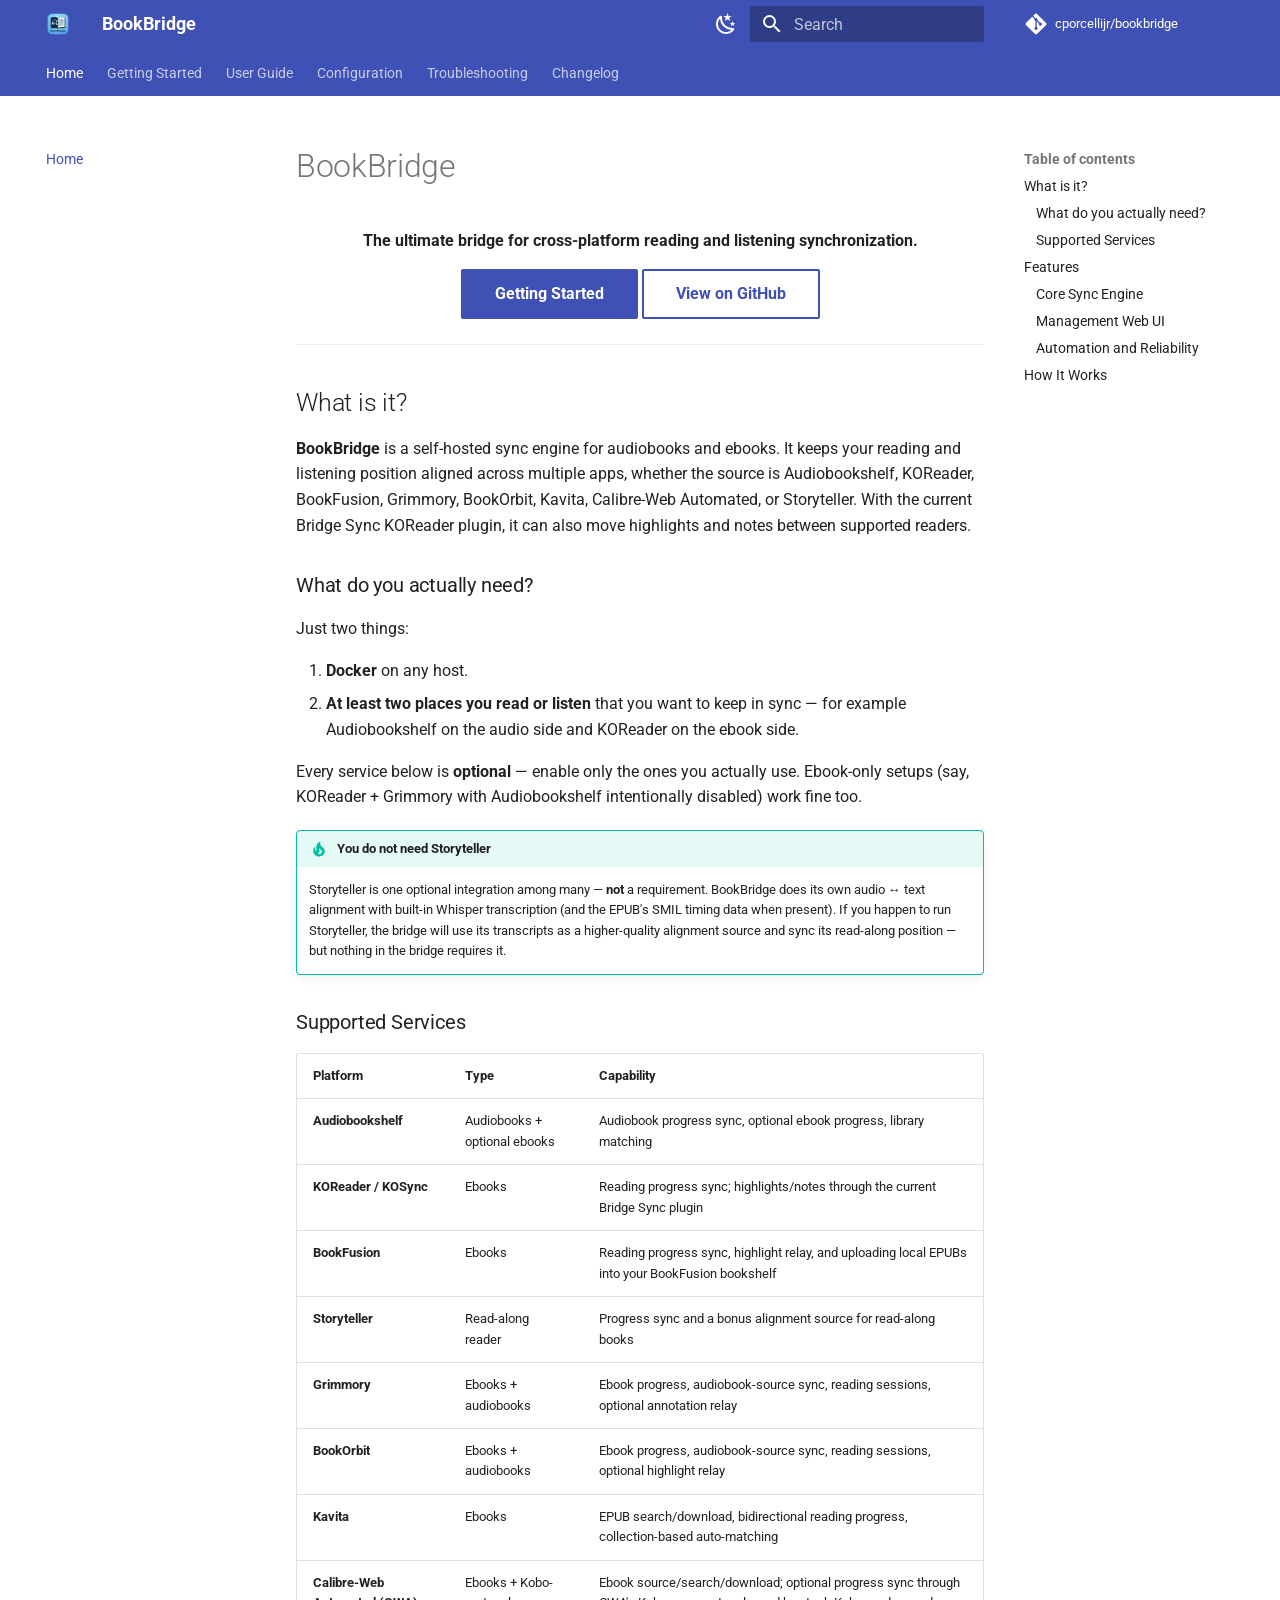
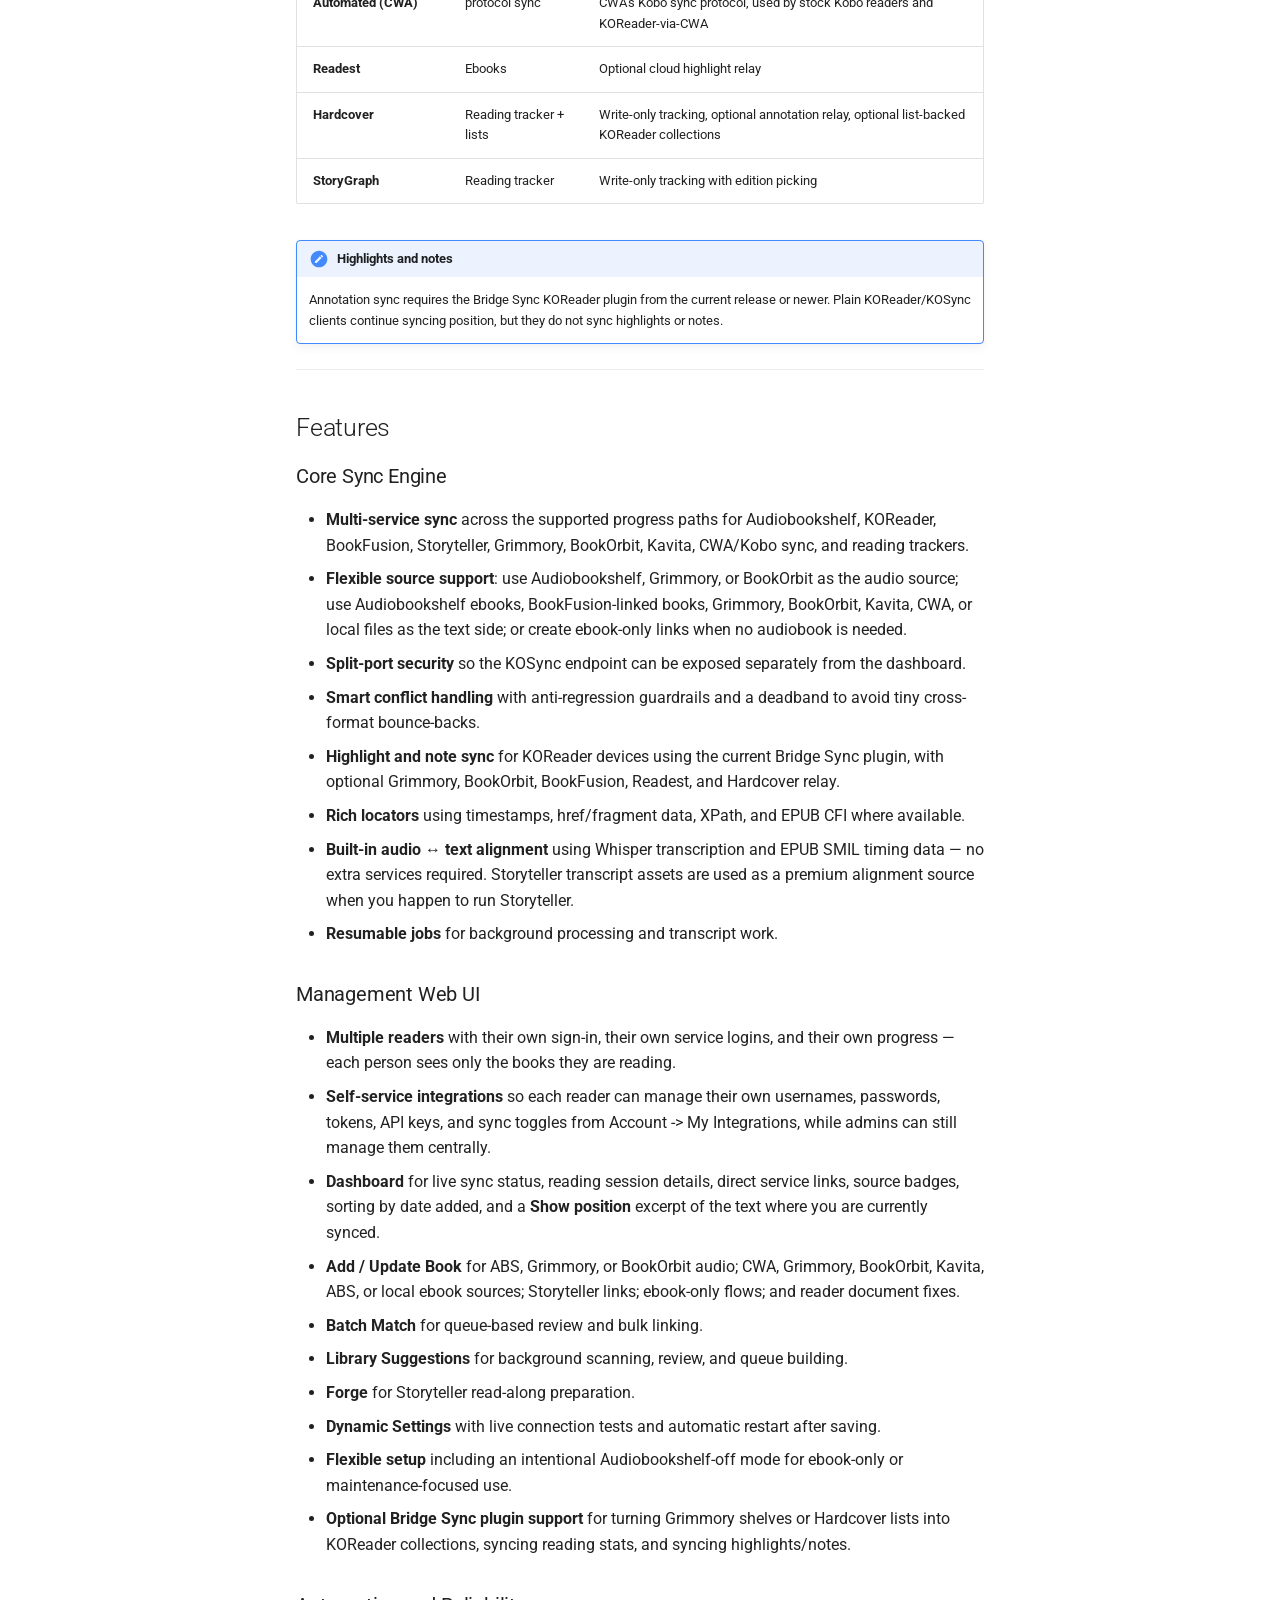
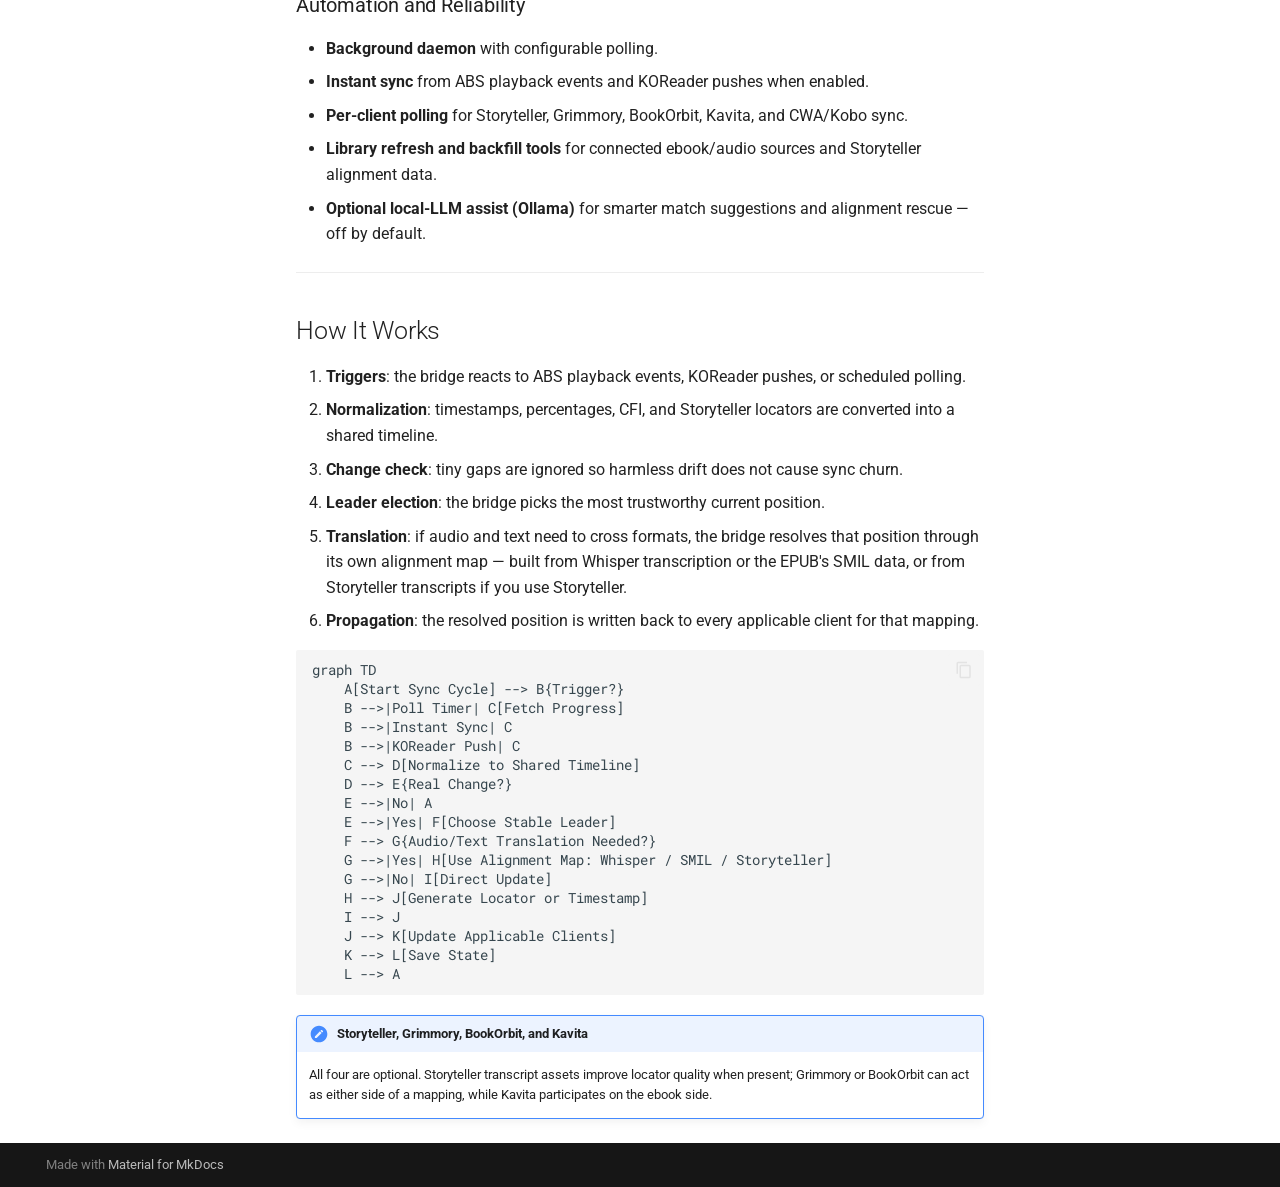
==== index.html @ 9c7c220f "Deployed 76f349c with MkDocs version: 1.6.1" ====
<!doctype html>
<html lang="en" class="no-js">
  <head>
    
      <meta charset="utf-8">
      <meta name="viewport" content="width=device-width,initial-scale=1">
      
        <meta name="description" content="The ultimate bridge for cross-platform reading and listening synchronization.">
      
      
        <meta name="author" content="cporcellijr">
      
      
        <link rel="canonical" href="https://cporcellijr.github.io/bookbridge/">
      
      
      
        <link rel="next" href="getting-started/">
      
      
        
      
      
      <link rel="icon" href="assets/icon.png">
      <meta name="generator" content="mkdocs-1.6.1, mkdocs-material-9.7.7">
    
    
      
        <title>BookBridge</title>
      
    
    
      <link rel="stylesheet" href="assets/stylesheets/main.ec1eaa64.min.css">
      
        
        <link rel="stylesheet" href="assets/stylesheets/palette.ab4e12ef.min.css">
      
      


    
    
      
    
    
      
        
        
        <link rel="preconnect" href="https://fonts.gstatic.com" crossorigin>
        <link rel="stylesheet" href="https://fonts.googleapis.com/css?family=Roboto:300,300i,400,400i,700,700i%7CRoboto+Mono:400,400i,700,700i&display=fallback">
        <style>:root{--md-text-font:"Roboto";--md-code-font:"Roboto Mono"}</style>
      
    
    
    <script>__md_scope=new URL(".",location),__md_hash=e=>[...e].reduce(((e,_)=>(e<<5)-e+_.charCodeAt(0)),0),__md_get=(e,_=localStorage,t=__md_scope)=>JSON.parse(_.getItem(t.pathname+"."+e)),__md_set=(e,_,t=localStorage,a=__md_scope)=>{try{t.setItem(a.pathname+"."+e,JSON.stringify(_))}catch(e){}}</script>
    
      

    
    
  </head>
  
  
    
    
      
    
    
    
    
    <body dir="ltr" data-md-color-scheme="default" data-md-color-primary="indigo" data-md-color-accent="indigo">
  
    
    <input class="md-toggle" data-md-toggle="drawer" type="checkbox" id="__drawer" autocomplete="off">
    <input class="md-toggle" data-md-toggle="search" type="checkbox" id="__search" autocomplete="off">
    <label class="md-overlay" for="__drawer"></label>
    <div data-md-component="skip">
      
        
        <a href="#bookbridge" class="md-skip">
          Skip to content
        </a>
      
    </div>
    <div data-md-component="announce">
      
    </div>
    
    
      

<header class="md-header" data-md-component="header">
  <nav class="md-header__inner md-grid" aria-label="Header">
    <a href="." title="BookBridge" class="md-header__button md-logo" aria-label="BookBridge" data-md-component="logo">
      
  <img src="assets/icon.png" alt="logo">

    </a>
    <label class="md-header__button md-icon" for="__drawer">
      
      <svg xmlns="http://www.w3.org/2000/svg" viewBox="0 0 24 24"><path d="M3 6h18v2H3zm0 5h18v2H3zm0 5h18v2H3z"/></svg>
    </label>
    <div class="md-header__title" data-md-component="header-title">
      <div class="md-header__ellipsis">
        <div class="md-header__topic">
          <span class="md-ellipsis">
            BookBridge
          </span>
        </div>
        <div class="md-header__topic" data-md-component="header-topic">
          <span class="md-ellipsis">
            
              Home
            
          </span>
        </div>
      </div>
    </div>
    
      
        <form class="md-header__option" data-md-component="palette">
  
    
    
    
    <input class="md-option" data-md-color-media="(prefers-color-scheme: light)" data-md-color-scheme="default" data-md-color-primary="indigo" data-md-color-accent="indigo"  aria-label="Switch to dark mode"  type="radio" name="__palette" id="__palette_0">
    
      <label class="md-header__button md-icon" title="Switch to dark mode" for="__palette_1" hidden>
        <svg xmlns="http://www.w3.org/2000/svg" viewBox="0 0 24 24"><path d="m17.75 4.09-2.53 1.94.91 3.06-2.63-1.81-2.63 1.81.91-3.06-2.53-1.94L12.44 4l1.06-3 1.06 3zm3.5 6.91-1.64 1.25.59 1.98-1.7-1.17-1.7 1.17.59-1.98L15.75 11l2.06-.05L18.5 9l.69 1.95zm-2.28 4.95c.83-.08 1.72 1.1 1.19 1.85-.32.45-.66.87-1.08 1.27C15.17 23 8.84 23 4.94 19.07c-3.91-3.9-3.91-10.24 0-14.14.4-.4.82-.76 1.27-1.08.75-.53 1.93.36 1.85 1.19-.27 2.86.69 5.83 2.89 8.02a9.96 9.96 0 0 0 8.02 2.89m-1.64 2.02a12.08 12.08 0 0 1-7.8-3.47c-2.17-2.19-3.33-5-3.49-7.82-2.81 3.14-2.7 7.96.31 10.98 3.02 3.01 7.84 3.12 10.98.31"/></svg>
      </label>
    
  
    
    
    
    <input class="md-option" data-md-color-media="(prefers-color-scheme: dark)" data-md-color-scheme="slate" data-md-color-primary="indigo" data-md-color-accent="indigo"  aria-label="Switch to light mode"  type="radio" name="__palette" id="__palette_1">
    
      <label class="md-header__button md-icon" title="Switch to light mode" for="__palette_0" hidden>
        <svg xmlns="http://www.w3.org/2000/svg" viewBox="0 0 24 24"><path d="M12 7a5 5 0 0 1 5 5 5 5 0 0 1-5 5 5 5 0 0 1-5-5 5 5 0 0 1 5-5m0 2a3 3 0 0 0-3 3 3 3 0 0 0 3 3 3 3 0 0 0 3-3 3 3 0 0 0-3-3m0-7 2.39 3.42C13.65 5.15 12.84 5 12 5s-1.65.15-2.39.42zM3.34 7l4.16-.35A7.2 7.2 0 0 0 5.94 8.5c-.44.74-.69 1.5-.83 2.29zm.02 10 1.76-3.77a7.131 7.131 0 0 0 2.38 4.14zM20.65 7l-1.77 3.79a7.02 7.02 0 0 0-2.38-4.15zm-.01 10-4.14.36c.59-.51 1.12-1.14 1.54-1.86.42-.73.69-1.5.83-2.29zM12 22l-2.41-3.44c.74.27 1.55.44 2.41.44.82 0 1.63-.17 2.37-.44z"/></svg>
      </label>
    
  
</form>
      
    
    
      <script>var palette=__md_get("__palette");if(palette&&palette.color){if("(prefers-color-scheme)"===palette.color.media){var media=matchMedia("(prefers-color-scheme: light)"),input=document.querySelector(media.matches?"[data-md-color-media='(prefers-color-scheme: light)']":"[data-md-color-media='(prefers-color-scheme: dark)']");palette.color.media=input.getAttribute("data-md-color-media"),palette.color.scheme=input.getAttribute("data-md-color-scheme"),palette.color.primary=input.getAttribute("data-md-color-primary"),palette.color.accent=input.getAttribute("data-md-color-accent")}for(var[key,value]of Object.entries(palette.color))document.body.setAttribute("data-md-color-"+key,value)}</script>
    
    
    
      
      
        <label class="md-header__button md-icon" for="__search">
          
          <svg xmlns="http://www.w3.org/2000/svg" viewBox="0 0 24 24"><path d="M9.5 3A6.5 6.5 0 0 1 16 9.5c0 1.61-.59 3.09-1.56 4.23l.27.27h.79l5 5-1.5 1.5-5-5v-.79l-.27-.27A6.52 6.52 0 0 1 9.5 16 6.5 6.5 0 0 1 3 9.5 6.5 6.5 0 0 1 9.5 3m0 2C7 5 5 7 5 9.5S7 14 9.5 14 14 12 14 9.5 12 5 9.5 5"/></svg>
        </label>
        <div class="md-search" data-md-component="search" role="dialog">
  <label class="md-search__overlay" for="__search"></label>
  <div class="md-search__inner" role="search">
    <form class="md-search__form" name="search">
      <input type="text" class="md-search__input" name="query" aria-label="Search" placeholder="Search" autocapitalize="off" autocorrect="off" autocomplete="off" spellcheck="false" data-md-component="search-query" required>
      <label class="md-search__icon md-icon" for="__search">
        
        <svg xmlns="http://www.w3.org/2000/svg" viewBox="0 0 24 24"><path d="M9.5 3A6.5 6.5 0 0 1 16 9.5c0 1.61-.59 3.09-1.56 4.23l.27.27h.79l5 5-1.5 1.5-5-5v-.79l-.27-.27A6.52 6.52 0 0 1 9.5 16 6.5 6.5 0 0 1 3 9.5 6.5 6.5 0 0 1 9.5 3m0 2C7 5 5 7 5 9.5S7 14 9.5 14 14 12 14 9.5 12 5 9.5 5"/></svg>
        
        <svg xmlns="http://www.w3.org/2000/svg" viewBox="0 0 24 24"><path d="M20 11v2H8l5.5 5.5-1.42 1.42L4.16 12l7.92-7.92L13.5 5.5 8 11z"/></svg>
      </label>
      <nav class="md-search__options" aria-label="Search">
        
        <button type="reset" class="md-search__icon md-icon" title="Clear" aria-label="Clear" tabindex="-1">
          
          <svg xmlns="http://www.w3.org/2000/svg" viewBox="0 0 24 24"><path d="M19 6.41 17.59 5 12 10.59 6.41 5 5 6.41 10.59 12 5 17.59 6.41 19 12 13.41 17.59 19 19 17.59 13.41 12z"/></svg>
        </button>
      </nav>
      
        <div class="md-search__suggest" data-md-component="search-suggest"></div>
      
    </form>
    <div class="md-search__output">
      <div class="md-search__scrollwrap" tabindex="0" data-md-scrollfix>
        <div class="md-search-result" data-md-component="search-result">
          <div class="md-search-result__meta">
            Initializing search
          </div>
          <ol class="md-search-result__list" role="presentation"></ol>
        </div>
      </div>
    </div>
  </div>
</div>
      
    
    
      <div class="md-header__source">
        <a href="https://github.com/cporcellijr/bookbridge" title="Go to repository" class="md-source" data-md-component="source">
  <div class="md-source__icon md-icon">
    
    <svg xmlns="http://www.w3.org/2000/svg" viewBox="0 0 448 512"><!--! Font Awesome Free 7.1.0 by @fontawesome - https://fontawesome.com License - https://fontawesome.com/license/free (Icons: CC BY 4.0, Fonts: SIL OFL 1.1, Code: MIT License) Copyright 2025 Fonticons, Inc.--><path d="M439.6 236.1 244 40.5c-5.4-5.5-12.8-8.5-20.4-8.5s-15 3-20.4 8.4L162.5 81l51.5 51.5c27.1-9.1 52.7 16.8 43.4 43.7l49.7 49.7c34.2-11.8 61.2 31 35.5 56.7-26.5 26.5-70.2-2.9-56-37.3L240.3 199v121.9c25.3 12.5 22.3 41.8 9.1 55-6.4 6.4-15.2 10.1-24.3 10.1s-17.8-3.6-24.3-10.1c-17.6-17.6-11.1-46.9 11.2-56v-123c-20.8-8.5-24.6-30.7-18.6-45L142.6 101 8.5 235.1C3 240.6 0 247.9 0 255.5s3 15 8.5 20.4l195.6 195.7c5.4 5.4 12.7 8.4 20.4 8.4s15-3 20.4-8.4l194.7-194.7c5.4-5.4 8.4-12.8 8.4-20.4s-3-15-8.4-20.4"/></svg>
  </div>
  <div class="md-source__repository">
    cporcellijr/bookbridge
  </div>
</a>
      </div>
    
  </nav>
  
</header>
    
    <div class="md-container" data-md-component="container">
      
      
        
          
            
<nav class="md-tabs" aria-label="Tabs" data-md-component="tabs">
  <div class="md-grid">
    <ul class="md-tabs__list">
      
        
  
  
  
    
  
  
    <li class="md-tabs__item md-tabs__item--active">
      <a href="." class="md-tabs__link">
        
  
  
    
  
  Home

      </a>
    </li>
  

      
        
  
  
  
  
    <li class="md-tabs__item">
      <a href="getting-started/" class="md-tabs__link">
        
  
  
    
  
  Getting Started

      </a>
    </li>
  

      
        
  
  
  
  
    <li class="md-tabs__item">
      <a href="user-guide/" class="md-tabs__link">
        
  
  
    
  
  User Guide

      </a>
    </li>
  

      
        
  
  
  
  
    <li class="md-tabs__item">
      <a href="configuration/" class="md-tabs__link">
        
  
  
    
  
  Configuration

      </a>
    </li>
  

      
        
  
  
  
  
    <li class="md-tabs__item">
      <a href="troubleshooting/" class="md-tabs__link">
        
  
  
    
  
  Troubleshooting

      </a>
    </li>
  

      
        
  
  
  
  
    <li class="md-tabs__item">
      <a href="changelog/" class="md-tabs__link">
        
  
  
    
  
  Changelog

      </a>
    </li>
  

      
    </ul>
  </div>
</nav>
          
        
      
      <main class="md-main" data-md-component="main">
        <div class="md-main__inner md-grid">
          
            
              
              <div class="md-sidebar md-sidebar--primary" data-md-component="sidebar" data-md-type="navigation" >
                <div class="md-sidebar__scrollwrap">
                  <div class="md-sidebar__inner">
                    


  


<nav class="md-nav md-nav--primary md-nav--lifted" aria-label="Navigation" data-md-level="0">
  <label class="md-nav__title" for="__drawer">
    <a href="." title="BookBridge" class="md-nav__button md-logo" aria-label="BookBridge" data-md-component="logo">
      
  <img src="assets/icon.png" alt="logo">

    </a>
    BookBridge
  </label>
  
    <div class="md-nav__source">
      <a href="https://github.com/cporcellijr/bookbridge" title="Go to repository" class="md-source" data-md-component="source">
  <div class="md-source__icon md-icon">
    
    <svg xmlns="http://www.w3.org/2000/svg" viewBox="0 0 448 512"><!--! Font Awesome Free 7.1.0 by @fontawesome - https://fontawesome.com License - https://fontawesome.com/license/free (Icons: CC BY 4.0, Fonts: SIL OFL 1.1, Code: MIT License) Copyright 2025 Fonticons, Inc.--><path d="M439.6 236.1 244 40.5c-5.4-5.5-12.8-8.5-20.4-8.5s-15 3-20.4 8.4L162.5 81l51.5 51.5c27.1-9.1 52.7 16.8 43.4 43.7l49.7 49.7c34.2-11.8 61.2 31 35.5 56.7-26.5 26.5-70.2-2.9-56-37.3L240.3 199v121.9c25.3 12.5 22.3 41.8 9.1 55-6.4 6.4-15.2 10.1-24.3 10.1s-17.8-3.6-24.3-10.1c-17.6-17.6-11.1-46.9 11.2-56v-123c-20.8-8.5-24.6-30.7-18.6-45L142.6 101 8.5 235.1C3 240.6 0 247.9 0 255.5s3 15 8.5 20.4l195.6 195.7c5.4 5.4 12.7 8.4 20.4 8.4s15-3 20.4-8.4l194.7-194.7c5.4-5.4 8.4-12.8 8.4-20.4s-3-15-8.4-20.4"/></svg>
  </div>
  <div class="md-source__repository">
    cporcellijr/bookbridge
  </div>
</a>
    </div>
  
  <ul class="md-nav__list" data-md-scrollfix>
    
      
      
  
  
    
  
  
  
    <li class="md-nav__item md-nav__item--active">
      
      <input class="md-nav__toggle md-toggle" type="checkbox" id="__toc">
      
      
        
      
      
        <label class="md-nav__link md-nav__link--active" for="__toc">
          
  
  
  <span class="md-ellipsis">
    
  
    Home
  

    
  </span>
  
  

          <span class="md-nav__icon md-icon"></span>
        </label>
      
      <a href="." class="md-nav__link md-nav__link--active">
        
  
  
  <span class="md-ellipsis">
    
  
    Home
  

    
  </span>
  
  

      </a>
      
        

<nav class="md-nav md-nav--secondary" aria-label="Table of contents">
  
  
  
    
  
  
    <label class="md-nav__title" for="__toc">
      <span class="md-nav__icon md-icon"></span>
      Table of contents
    </label>
    <ul class="md-nav__list" data-md-component="toc" data-md-scrollfix>
      
        <li class="md-nav__item">
  <a href="#what-is-it" class="md-nav__link">
    <span class="md-ellipsis">
      
        What is it?
      
    </span>
  </a>
  
    <nav class="md-nav" aria-label="What is it?">
      <ul class="md-nav__list">
        
          <li class="md-nav__item">
  <a href="#what-do-you-actually-need" class="md-nav__link">
    <span class="md-ellipsis">
      
        What do you actually need?
      
    </span>
  </a>
  
</li>
        
          <li class="md-nav__item">
  <a href="#supported-services" class="md-nav__link">
    <span class="md-ellipsis">
      
        Supported Services
      
    </span>
  </a>
  
</li>
        
      </ul>
    </nav>
  
</li>
      
        <li class="md-nav__item">
  <a href="#features" class="md-nav__link">
    <span class="md-ellipsis">
      
        Features
      
    </span>
  </a>
  
    <nav class="md-nav" aria-label="Features">
      <ul class="md-nav__list">
        
          <li class="md-nav__item">
  <a href="#core-sync-engine" class="md-nav__link">
    <span class="md-ellipsis">
      
        Core Sync Engine
      
    </span>
  </a>
  
</li>
        
          <li class="md-nav__item">
  <a href="#management-web-ui" class="md-nav__link">
    <span class="md-ellipsis">
      
        Management Web UI
      
    </span>
  </a>
  
</li>
        
          <li class="md-nav__item">
  <a href="#automation-and-reliability" class="md-nav__link">
    <span class="md-ellipsis">
      
        Automation and Reliability
      
    </span>
  </a>
  
</li>
        
      </ul>
    </nav>
  
</li>
      
        <li class="md-nav__item">
  <a href="#how-it-works" class="md-nav__link">
    <span class="md-ellipsis">
      
        How It Works
      
    </span>
  </a>
  
</li>
      
    </ul>
  
</nav>
      
    </li>
  

    
      
      
  
  
  
  
    <li class="md-nav__item">
      <a href="getting-started/" class="md-nav__link">
        
  
  
  <span class="md-ellipsis">
    
  
    Getting Started
  

    
  </span>
  
  

      </a>
    </li>
  

    
      
      
  
  
  
  
    <li class="md-nav__item">
      <a href="user-guide/" class="md-nav__link">
        
  
  
  <span class="md-ellipsis">
    
  
    User Guide
  

    
  </span>
  
  

      </a>
    </li>
  

    
      
      
  
  
  
  
    <li class="md-nav__item">
      <a href="configuration/" class="md-nav__link">
        
  
  
  <span class="md-ellipsis">
    
  
    Configuration
  

    
  </span>
  
  

      </a>
    </li>
  

    
      
      
  
  
  
  
    <li class="md-nav__item">
      <a href="troubleshooting/" class="md-nav__link">
        
  
  
  <span class="md-ellipsis">
    
  
    Troubleshooting
  

    
  </span>
  
  

      </a>
    </li>
  

    
      
      
  
  
  
  
    <li class="md-nav__item">
      <a href="changelog/" class="md-nav__link">
        
  
  
  <span class="md-ellipsis">
    
  
    Changelog
  

    
  </span>
  
  

      </a>
    </li>
  

    
  </ul>
</nav>
                  </div>
                </div>
              </div>
            
            
              
              <div class="md-sidebar md-sidebar--secondary" data-md-component="sidebar" data-md-type="toc" >
                <div class="md-sidebar__scrollwrap">
                  <div class="md-sidebar__inner">
                    

<nav class="md-nav md-nav--secondary" aria-label="Table of contents">
  
  
  
    
  
  
    <label class="md-nav__title" for="__toc">
      <span class="md-nav__icon md-icon"></span>
      Table of contents
    </label>
    <ul class="md-nav__list" data-md-component="toc" data-md-scrollfix>
      
        <li class="md-nav__item">
  <a href="#what-is-it" class="md-nav__link">
    <span class="md-ellipsis">
      
        What is it?
      
    </span>
  </a>
  
    <nav class="md-nav" aria-label="What is it?">
      <ul class="md-nav__list">
        
          <li class="md-nav__item">
  <a href="#what-do-you-actually-need" class="md-nav__link">
    <span class="md-ellipsis">
      
        What do you actually need?
      
    </span>
  </a>
  
</li>
        
          <li class="md-nav__item">
  <a href="#supported-services" class="md-nav__link">
    <span class="md-ellipsis">
      
        Supported Services
      
    </span>
  </a>
  
</li>
        
      </ul>
    </nav>
  
</li>
      
        <li class="md-nav__item">
  <a href="#features" class="md-nav__link">
    <span class="md-ellipsis">
      
        Features
      
    </span>
  </a>
  
    <nav class="md-nav" aria-label="Features">
      <ul class="md-nav__list">
        
          <li class="md-nav__item">
  <a href="#core-sync-engine" class="md-nav__link">
    <span class="md-ellipsis">
      
        Core Sync Engine
      
    </span>
  </a>
  
</li>
        
          <li class="md-nav__item">
  <a href="#management-web-ui" class="md-nav__link">
    <span class="md-ellipsis">
      
        Management Web UI
      
    </span>
  </a>
  
</li>
        
          <li class="md-nav__item">
  <a href="#automation-and-reliability" class="md-nav__link">
    <span class="md-ellipsis">
      
        Automation and Reliability
      
    </span>
  </a>
  
</li>
        
      </ul>
    </nav>
  
</li>
      
        <li class="md-nav__item">
  <a href="#how-it-works" class="md-nav__link">
    <span class="md-ellipsis">
      
        How It Works
      
    </span>
  </a>
  
</li>
      
    </ul>
  
</nav>
                  </div>
                </div>
              </div>
            
          
          
            <div class="md-content" data-md-component="content">
              
              <article class="md-content__inner md-typeset">
                
                  


  
  


<h1 id="bookbridge">BookBridge</h1>
<!-- markdownlint-disable MD033 -->
<div align="center">
  <p><strong>The ultimate bridge for cross-platform reading and listening synchronization.</strong></p>
  <p>
    <a href="getting-started/" class="md-button md-button--primary">Getting Started</a>
    <a href="https://github.com/cporcellijr/bookbridge" class="md-button">View on GitHub</a>
  </p>
</div>
<!-- markdownlint-enable MD033 -->

<hr />
<h2 id="what-is-it">What is it?</h2>
<p><strong>BookBridge</strong> is a self-hosted sync engine for audiobooks and ebooks. It keeps your reading and listening position aligned across multiple apps, whether the source is Audiobookshelf, KOReader, BookFusion, Grimmory, BookOrbit, Kavita, Calibre-Web Automated, or Storyteller. With the current Bridge Sync KOReader plugin, it can also move highlights and notes between supported readers.</p>
<h3 id="what-do-you-actually-need">What do you actually need?</h3>
<p>Just two things:</p>
<ol>
<li><strong>Docker</strong> on any host.</li>
<li><strong>At least two places you read or listen</strong> that you want to keep in sync — for example Audiobookshelf on the audio side and KOReader on the ebook side.</li>
</ol>
<p>Every service below is <strong>optional</strong> — enable only the ones you actually use. Ebook-only setups (say, KOReader + Grimmory with Audiobookshelf intentionally disabled) work fine too.</p>
<div class="admonition tip">
<p class="admonition-title">You do not need Storyteller</p>
<p>Storyteller is one optional integration among many — <strong>not</strong> a requirement. BookBridge does its own audio ↔ text alignment with built-in Whisper transcription (and the EPUB's SMIL timing data when present). If you happen to run Storyteller, the bridge will use its transcripts as a higher-quality alignment source and sync its read-along position — but nothing in the bridge requires it.</p>
</div>
<h3 id="supported-services">Supported Services</h3>
<table>
<thead>
<tr>
<th style="text-align: left;">Platform</th>
<th style="text-align: left;">Type</th>
<th style="text-align: left;">Capability</th>
</tr>
</thead>
<tbody>
<tr>
<td style="text-align: left;"><strong>Audiobookshelf</strong></td>
<td style="text-align: left;">Audiobooks + optional ebooks</td>
<td style="text-align: left;">Audiobook progress sync, optional ebook progress, library matching</td>
</tr>
<tr>
<td style="text-align: left;"><strong>KOReader / KOSync</strong></td>
<td style="text-align: left;">Ebooks</td>
<td style="text-align: left;">Reading progress sync; highlights/notes through the current Bridge Sync plugin</td>
</tr>
<tr>
<td style="text-align: left;"><strong>BookFusion</strong></td>
<td style="text-align: left;">Ebooks</td>
<td style="text-align: left;">Reading progress sync, highlight relay, and uploading local EPUBs into your BookFusion bookshelf</td>
</tr>
<tr>
<td style="text-align: left;"><strong>Storyteller</strong></td>
<td style="text-align: left;">Read-along reader</td>
<td style="text-align: left;">Progress sync and a bonus alignment source for read-along books</td>
</tr>
<tr>
<td style="text-align: left;"><strong>Grimmory</strong></td>
<td style="text-align: left;">Ebooks + audiobooks</td>
<td style="text-align: left;">Ebook progress, audiobook-source sync, reading sessions, optional annotation relay</td>
</tr>
<tr>
<td style="text-align: left;"><strong>BookOrbit</strong></td>
<td style="text-align: left;">Ebooks + audiobooks</td>
<td style="text-align: left;">Ebook progress, audiobook-source sync, reading sessions, optional highlight relay</td>
</tr>
<tr>
<td style="text-align: left;"><strong>Kavita</strong></td>
<td style="text-align: left;">Ebooks</td>
<td style="text-align: left;">EPUB search/download, bidirectional reading progress, collection-based auto-matching</td>
</tr>
<tr>
<td style="text-align: left;"><strong>Calibre-Web Automated (CWA)</strong></td>
<td style="text-align: left;">Ebooks + Kobo-protocol sync</td>
<td style="text-align: left;">Ebook source/search/download; optional progress sync through CWA's Kobo sync protocol, used by stock Kobo readers and KOReader-via-CWA</td>
</tr>
<tr>
<td style="text-align: left;"><strong>Readest</strong></td>
<td style="text-align: left;">Ebooks</td>
<td style="text-align: left;">Optional cloud highlight relay</td>
</tr>
<tr>
<td style="text-align: left;"><strong>Hardcover</strong></td>
<td style="text-align: left;">Reading tracker + lists</td>
<td style="text-align: left;">Write-only tracking, optional annotation relay, optional list-backed KOReader collections</td>
</tr>
<tr>
<td style="text-align: left;"><strong>StoryGraph</strong></td>
<td style="text-align: left;">Reading tracker</td>
<td style="text-align: left;">Write-only tracking with edition picking</td>
</tr>
</tbody>
</table>
<div class="admonition note">
<p class="admonition-title">Highlights and notes</p>
<p>Annotation sync requires the Bridge Sync KOReader plugin from the current release or newer. Plain KOReader/KOSync clients continue syncing position, but they do not sync highlights or notes.</p>
</div>
<hr />
<h2 id="features">Features</h2>
<h3 id="core-sync-engine">Core Sync Engine</h3>
<ul>
<li><strong>Multi-service sync</strong> across the supported progress paths for Audiobookshelf, KOReader, BookFusion, Storyteller, Grimmory, BookOrbit, Kavita, CWA/Kobo sync, and reading trackers.</li>
<li><strong>Flexible source support</strong>: use Audiobookshelf, Grimmory, or BookOrbit as the audio source; use Audiobookshelf ebooks, BookFusion-linked books, Grimmory, BookOrbit, Kavita, CWA, or local files as the text side; or create ebook-only links when no audiobook is needed.</li>
<li><strong>Split-port security</strong> so the KOSync endpoint can be exposed separately from the dashboard.</li>
<li><strong>Smart conflict handling</strong> with anti-regression guardrails and a deadband to avoid tiny cross-format bounce-backs.</li>
<li><strong>Highlight and note sync</strong> for KOReader devices using the current Bridge Sync plugin, with optional Grimmory, BookOrbit, BookFusion, Readest, and Hardcover relay.</li>
<li><strong>Rich locators</strong> using timestamps, href/fragment data, XPath, and EPUB CFI where available.</li>
<li><strong>Built-in audio ↔ text alignment</strong> using Whisper transcription and EPUB SMIL timing data — no extra services required. Storyteller transcript assets are used as a premium alignment source when you happen to run Storyteller.</li>
<li><strong>Resumable jobs</strong> for background processing and transcript work.</li>
</ul>
<h3 id="management-web-ui">Management Web UI</h3>
<ul>
<li><strong>Multiple readers</strong> with their own sign-in, their own service logins, and their own progress — each person sees only the books they are reading.</li>
<li><strong>Self-service integrations</strong> so each reader can manage their own usernames, passwords, tokens, API keys, and sync toggles from Account -&gt; My Integrations, while admins can still manage them centrally.</li>
<li><strong>Dashboard</strong> for live sync status, reading session details, direct service links, source badges, sorting by date added, and a <strong>Show position</strong> excerpt of the text where you are currently synced.</li>
<li><strong>Add / Update Book</strong> for ABS, Grimmory, or BookOrbit audio; CWA, Grimmory, BookOrbit, Kavita, ABS, or local ebook sources; Storyteller links; ebook-only flows; and reader document fixes.</li>
<li><strong>Batch Match</strong> for queue-based review and bulk linking.</li>
<li><strong>Library Suggestions</strong> for background scanning, review, and queue building.</li>
<li><strong>Forge</strong> for Storyteller read-along preparation.</li>
<li><strong>Dynamic Settings</strong> with live connection tests and automatic restart after saving.</li>
<li><strong>Flexible setup</strong> including an intentional Audiobookshelf-off mode for ebook-only or maintenance-focused use.</li>
<li><strong>Optional Bridge Sync plugin support</strong> for turning Grimmory shelves or Hardcover lists into KOReader collections, syncing reading stats, and syncing highlights/notes.</li>
</ul>
<h3 id="automation-and-reliability">Automation and Reliability</h3>
<ul>
<li><strong>Background daemon</strong> with configurable polling.</li>
<li><strong>Instant sync</strong> from ABS playback events and KOReader pushes when enabled.</li>
<li><strong>Per-client polling</strong> for Storyteller, Grimmory, BookOrbit, Kavita, and CWA/Kobo sync.</li>
<li><strong>Library refresh and backfill tools</strong> for connected ebook/audio sources and Storyteller alignment data.</li>
<li><strong>Optional local-LLM assist (Ollama)</strong> for smarter match suggestions and alignment rescue — off by default.</li>
</ul>
<hr />
<h2 id="how-it-works">How It Works</h2>
<ol>
<li><strong>Triggers</strong>: the bridge reacts to ABS playback events, KOReader pushes, or scheduled polling.</li>
<li><strong>Normalization</strong>: timestamps, percentages, CFI, and Storyteller locators are converted into a shared timeline.</li>
<li><strong>Change check</strong>: tiny gaps are ignored so harmless drift does not cause sync churn.</li>
<li><strong>Leader election</strong>: the bridge picks the most trustworthy current position.</li>
<li><strong>Translation</strong>: if audio and text need to cross formats, the bridge resolves that position through its own alignment map — built from Whisper transcription or the EPUB's SMIL data, or from Storyteller transcripts if you use Storyteller.</li>
<li><strong>Propagation</strong>: the resolved position is written back to every applicable client for that mapping.</li>
</ol>
<div class="highlight"><pre><span></span><code>graph TD
    A[Start Sync Cycle] --&gt; B{Trigger?}
    B --&gt;|Poll Timer| C[Fetch Progress]
    B --&gt;|Instant Sync| C
    B --&gt;|KOReader Push| C
    C --&gt; D[Normalize to Shared Timeline]
    D --&gt; E{Real Change?}
    E --&gt;|No| A
    E --&gt;|Yes| F[Choose Stable Leader]
    F --&gt; G{Audio/Text Translation Needed?}
    G --&gt;|Yes| H[Use Alignment Map: Whisper / SMIL / Storyteller]
    G --&gt;|No| I[Direct Update]
    H --&gt; J[Generate Locator or Timestamp]
    I --&gt; J
    J --&gt; K[Update Applicable Clients]
    K --&gt; L[Save State]
    L --&gt; A
</code></pre></div>
<div class="admonition note">
<p class="admonition-title">Storyteller, Grimmory, BookOrbit, and Kavita</p>
<p>All four are optional. Storyteller transcript assets improve locator quality when present; Grimmory or BookOrbit can act as either side of a mapping, while Kavita participates on the ebook side.</p>
</div>












                
              </article>
            </div>
          
          
<script>var target=document.getElementById(location.hash.slice(1));target&&target.name&&(target.checked=target.name.startsWith("__tabbed_"))</script>
        </div>
        
          <button type="button" class="md-top md-icon" data-md-component="top" hidden>
  
  <svg xmlns="http://www.w3.org/2000/svg" viewBox="0 0 24 24"><path d="M13 20h-2V8l-5.5 5.5-1.42-1.42L12 4.16l7.92 7.92-1.42 1.42L13 8z"/></svg>
  Back to top
</button>
        
      </main>
      
        <footer class="md-footer">
  
  <div class="md-footer-meta md-typeset">
    <div class="md-footer-meta__inner md-grid">
      <div class="md-copyright">
  
  
    Made with
    <a href="https://squidfunk.github.io/mkdocs-material/" target="_blank" rel="noopener">
      Material for MkDocs
    </a>
  
</div>
      
    </div>
  </div>
</footer>
      
    </div>
    <div class="md-dialog" data-md-component="dialog">
      <div class="md-dialog__inner md-typeset"></div>
    </div>
    
    
    
      
      
      <script id="__config" type="application/json">{"annotate": null, "base": ".", "features": ["navigation.tabs", "navigation.sections", "navigation.top", "search.suggest", "search.highlight", "content.code.copy"], "search": "assets/javascripts/workers/search.2c215733.min.js", "tags": null, "translations": {"clipboard.copied": "Copied to clipboard", "clipboard.copy": "Copy to clipboard", "search.result.more.one": "1 more on this page", "search.result.more.other": "# more on this page", "search.result.none": "No matching documents", "search.result.one": "1 matching document", "search.result.other": "# matching documents", "search.result.placeholder": "Type to start searching", "search.result.term.missing": "Missing", "select.version": "Select version"}, "version": null}</script>
    
    
      <script src="assets/javascripts/bundle.d7400e89.min.js"></script>
      
    
  </body>
</html>
---- assets/stylesheets/main.ec1eaa64.min.css ----
@charset "UTF-8";html{-webkit-text-size-adjust:none;-moz-text-size-adjust:none;text-size-adjust:none;box-sizing:border-box}*,:after,:before{box-sizing:inherit}@media (prefers-reduced-motion){*,:after,:before{transition:none!important}}body{margin:0}a,button,input,label{-webkit-tap-highlight-color:transparent}a{color:inherit;text-decoration:none}hr{border:0;box-sizing:initial;display:block;height:.05rem;overflow:visible;padding:0}small{font-size:80%}sub,sup{line-height:1em}img{border-style:none}table{border-collapse:initial;border-spacing:0}td,th{font-weight:400;vertical-align:top}button{background:#0000;border:0;font-family:inherit;font-size:inherit;margin:0;padding:0}input{border:0;outline:none}:root{--md-primary-fg-color:#4051b5;--md-primary-fg-color--light:#5d6cc0;--md-primary-fg-color--dark:#303fa1;--md-primary-bg-color:#fff;--md-primary-bg-color--light:#ffffffb3;--md-accent-fg-color:#526cfe;--md-accent-fg-color--transparent:#526cfe1a;--md-accent-bg-color:#fff;--md-accent-bg-color--light:#ffffffb3}[data-md-color-scheme=default]{color-scheme:light}[data-md-color-scheme=default] img[src$="#gh-dark-mode-only"],[data-md-color-scheme=default] img[src$="#only-dark"]{display:none}:root,[data-md-color-scheme=default]{--md-hue:225deg;--md-default-fg-color:#000000de;--md-default-fg-color--light:#0000008a;--md-default-fg-color--lighter:#00000052;--md-default-fg-color--lightest:#00000012;--md-default-bg-color:#fff;--md-default-bg-color--light:#ffffffb3;--md-default-bg-color--lighter:#ffffff4d;--md-default-bg-color--lightest:#ffffff1f;--md-code-fg-color:#36464e;--md-code-bg-color:#f5f5f5;--md-code-bg-color--light:#f5f5f5b3;--md-code-bg-color--lighter:#f5f5f54d;--md-code-hl-color:#4287ff;--md-code-hl-color--light:#4287ff1a;--md-code-hl-number-color:#d52a2a;--md-code-hl-special-color:#db1457;--md-code-hl-function-color:#a846b9;--md-code-hl-constant-color:#6e59d9;--md-code-hl-keyword-color:#3f6ec6;--md-code-hl-string-color:#1c7d4d;--md-code-hl-name-color:var(--md-code-fg-color);--md-code-hl-operator-color:var(--md-default-fg-color--light);--md-code-hl-punctuation-color:var(--md-default-fg-color--light);--md-code-hl-comment-color:var(--md-default-fg-color--light);--md-code-hl-generic-color:var(--md-default-fg-color--light);--md-code-hl-variable-color:var(--md-default-fg-color--light);--md-typeset-color:var(--md-default-fg-color);--md-typeset-a-color:var(--md-primary-fg-color);--md-typeset-del-color:#f5503d26;--md-typeset-ins-color:#0bd57026;--md-typeset-kbd-color:#fafafa;--md-typeset-kbd-accent-color:#fff;--md-typeset-kbd-border-color:#b8b8b8;--md-typeset-mark-color:#ffff0080;--md-typeset-table-color:#0000001f;--md-typeset-table-color--light:rgba(0,0,0,.035);--md-admonition-fg-color:var(--md-default-fg-color);--md-admonition-bg-color:var(--md-default-bg-color);--md-warning-fg-color:#000000de;--md-warning-bg-color:#ff9;--md-footer-fg-color:#fff;--md-footer-fg-color--light:#ffffffb3;--md-footer-fg-color--lighter:#ffffff73;--md-footer-bg-color:#000000de;--md-footer-bg-color--dark:#00000052;--md-shadow-z1:0 0.2rem 0.5rem #0000000d,0 0 0.05rem #0000001a;--md-shadow-z2:0 0.2rem 0.5rem #0000001a,0 0 0.05rem #00000040;--md-shadow-z3:0 0.2rem 0.5rem #0003,0 0 0.05rem #00000059}.md-icon svg{fill:currentcolor;display:block;height:1.2rem;width:1.2rem}body{-webkit-font-smoothing:antialiased;-moz-osx-font-smoothing:grayscale;--md-text-font-family:var(--md-text-font,_),-apple-system,BlinkMacSystemFont,Helvetica,Arial,sans-serif;--md-code-font-family:var(--md-code-font,_),SFMono-Regular,Consolas,Menlo,monospace}aside,body,input{font-feature-settings:"kern","liga";color:var(--md-typeset-color);font-family:var(--md-text-font-family)}code,kbd,pre{font-feature-settings:"kern";font-family:var(--md-code-font-family)}:root{--md-typeset-table-sort-icon:url('data:image/svg+xml;charset=utf-8,<svg xmlns="http://www.w3.org/2000/svg" viewBox="0 0 24 24"><path d="m18 21-4-4h3V7h-3l4-4 4 4h-3v10h3M2 19v-2h10v2M2 13v-2h7v2M2 7V5h4v2z"/></svg>');--md-typeset-table-sort-icon--asc:url('data:image/svg+xml;charset=utf-8,<svg xmlns="http://www.w3.org/2000/svg" viewBox="0 0 24 24"><path d="M19 17h3l-4 4-4-4h3V3h2M2 17h10v2H2M6 5v2H2V5m0 6h7v2H2z"/></svg>');--md-typeset-table-sort-icon--desc:url('data:image/svg+xml;charset=utf-8,<svg xmlns="http://www.w3.org/2000/svg" viewBox="0 0 24 24"><path d="M19 7h3l-4-4-4 4h3v14h2M2 17h10v2H2M6 5v2H2V5m0 6h7v2H2z"/></svg>')}.md-typeset{-webkit-print-color-adjust:exact;color-adjust:exact;font-size:.8rem;line-height:1.6;overflow-wrap:break-word}@media print{.md-typeset{font-size:.68rem}}.md-typeset blockquote,.md-typeset dl,.md-typeset figure,.md-typeset ol,.md-typeset pre,.md-typeset ul{margin-bottom:1em;margin-top:1em}.md-typeset h1{color:var(--md-default-fg-color--light);font-size:2em;line-height:1.3;margin:0 0 1.25em}.md-typeset h1,.md-typeset h2{font-weight:300;letter-spacing:-.01em}.md-typeset h2{font-size:1.5625em;line-height:1.4;margin:1.6em 0 .64em}.md-typeset h3{font-size:1.25em;font-weight:400;letter-spacing:-.01em;line-height:1.5;margin:1.6em 0 .8em}.md-typeset h2+h3{margin-top:.8em}.md-typeset h4{font-weight:700;letter-spacing:-.01em;margin:1em 0}.md-typeset h5,.md-typeset h6{color:var(--md-default-fg-color--light);font-size:.8em;font-weight:700;letter-spacing:-.01em;margin:1.25em 0}.md-typeset h5{text-transform:uppercase}.md-typeset h5 code{text-transform:none}.md-typeset hr{border-bottom:.05rem solid var(--md-default-fg-color--lightest);display:flow-root;margin:1.5em 0}.md-typeset a{color:var(--md-typeset-a-color);word-break:break-word}.md-typeset a,.md-typeset a:before{transition:color 125ms}.md-typeset a:focus,.md-typeset a:hover{color:var(--md-accent-fg-color)}.md-typeset a:focus code,.md-typeset a:hover code{background-color:var(--md-accent-fg-color--transparent);color:var(--md-accent-fg-color)}.md-typeset a code{color:var(--md-typeset-a-color)}.md-typeset a.focus-visible{outline-color:var(--md-accent-fg-color);outline-offset:.2rem}.md-typeset code,.md-typeset kbd,.md-typeset pre{color:var(--md-code-fg-color);direction:ltr;font-variant-ligatures:none;transition:background-color 125ms}@media print{.md-typeset code,.md-typeset kbd,.md-typeset pre{white-space:pre-wrap}}.md-typeset code{background-color:var(--md-code-bg-color);border-radius:.1rem;-webkit-box-decoration-break:clone;box-decoration-break:clone;font-size:.85em;padding:0 .2941176471em;transition:color 125ms,background-color 125ms;word-break:break-word}.md-typeset code:not(.focus-visible){-webkit-tap-highlight-color:transparent;outline:none}.md-typeset pre{display:flow-root;line-height:1.4;position:relative}.md-typeset pre>code{-webkit-box-decoration-break:slice;box-decoration-break:slice;box-shadow:none;display:block;margin:0;outline-color:var(--md-accent-fg-color);overflow:auto;padding:.7720588235em 1.1764705882em;scrollbar-color:var(--md-default-fg-color--lighter) #0000;scrollbar-width:thin;touch-action:auto;word-break:normal}.md-typeset pre>code:hover{scrollbar-color:var(--md-accent-fg-color) #0000}.md-typeset pre>code::-webkit-scrollbar{height:.2rem;width:.2rem}.md-typeset pre>code::-webkit-scrollbar-thumb{background-color:var(--md-default-fg-color--lighter)}.md-typeset pre>code::-webkit-scrollbar-thumb:hover{background-color:var(--md-accent-fg-color)}.md-typeset kbd{background-color:var(--md-typeset-kbd-color);border-radius:.1rem;box-shadow:0 .1rem 0 .05rem var(--md-typeset-kbd-border-color),0 .1rem 0 var(--md-typeset-kbd-border-color),0 -.1rem .2rem var(--md-typeset-kbd-accent-color) inset;color:var(--md-default-fg-color);display:inline-block;font-size:.75em;padding:0 .6666666667em;vertical-align:text-top;word-break:break-word}.md-typeset mark{background-color:var(--md-typeset-mark-color);-webkit-box-decoration-break:clone;box-decoration-break:clone;color:inherit;word-break:break-word}.md-typeset abbr{cursor:help;text-decoration:none}.md-typeset [data-preview],.md-typeset abbr{border-bottom:.05rem dotted var(--md-default-fg-color--light)}.md-typeset small{opacity:.75}[dir=ltr] .md-typeset sub,[dir=ltr] .md-typeset sup{margin-left:.078125em}[dir=rtl] .md-typeset sub,[dir=rtl] .md-typeset sup{margin-right:.078125em}[dir=ltr] .md-typeset blockquote{padding-left:.6rem}[dir=rtl] .md-typeset blockquote{padding-right:.6rem}[dir=ltr] .md-typeset blockquote{border-left:.2rem solid var(--md-default-fg-color--lighter)}[dir=rtl] .md-typeset blockquote{border-right:.2rem solid var(--md-default-fg-color--lighter)}.md-typeset blockquote{color:var(--md-default-fg-color--light);margin-left:0;margin-right:0}.md-typeset ul{list-style-type:disc}.md-typeset ul[type]{list-style-type:revert-layer}[dir=ltr] .md-typeset ol,[dir=ltr] .md-typeset ul{margin-left:.625em}[dir=rtl] .md-typeset ol,[dir=rtl] .md-typeset ul{margin-right:.625em}.md-typeset ol,.md-typeset ul{padding:0}.md-typeset ol:not([hidden]),.md-typeset ul:not([hidden]){display:flow-root}.md-typeset ol ol,.md-typeset ul ol{list-style-type:lower-alpha}.md-typeset ol ol ol,.md-typeset ul ol ol{list-style-type:lower-roman}.md-typeset ol ol ol ol,.md-typeset ul ol ol ol{list-style-type:upper-alpha}.md-typeset ol ol ol ol ol,.md-typeset ul ol ol ol ol{list-style-type:upper-roman}.md-typeset ol[type],.md-typeset ul[type]{list-style-type:revert-layer}[dir=ltr] .md-typeset ol li,[dir=ltr] .md-typeset ul li{margin-left:1.25em}[dir=rtl] .md-typeset ol li,[dir=rtl] .md-typeset ul li{margin-right:1.25em}.md-typeset ol li,.md-typeset ul li{margin-bottom:.5em}.md-typeset ol li blockquote,.md-typeset ol li p,.md-typeset ul li blockquote,.md-typeset ul li p{margin:.5em 0}.md-typeset ol li:last-child,.md-typeset ul li:last-child{margin-bottom:0}[dir=ltr] .md-typeset ol li ol,[dir=ltr] .md-typeset ol li ul,[dir=ltr] .md-typeset ul li ol,[dir=ltr] .md-typeset ul li ul{margin-left:.625em}[dir=rtl] .md-typeset ol li ol,[dir=rtl] .md-typeset ol li ul,[dir=rtl] .md-typeset ul li ol,[dir=rtl] .md-typeset ul li ul{margin-right:.625em}.md-typeset ol li ol,.md-typeset ol li ul,.md-typeset ul li ol,.md-typeset ul li ul{margin-bottom:.5em;margin-top:.5em}[dir=ltr] .md-typeset dd{margin-left:1.875em}[dir=rtl] .md-typeset dd{margin-right:1.875em}.md-typeset dd{margin-bottom:1.5em;margin-top:1em}.md-typeset img,.md-typeset svg,.md-typeset video{height:auto;max-width:100%}.md-typeset img[align=left]{margin:1em 1em 1em 0}.md-typeset img[align=right]{margin:1em 0 1em 1em}.md-typeset img[align]:only-child{margin-top:0}.md-typeset figure{display:flow-root;margin:1em auto;max-width:100%;text-align:center;width:fit-content}.md-typeset figure img{display:block;margin:0 auto}.md-typeset figcaption{font-style:italic;margin:1em auto;max-width:24rem}.md-typeset iframe{max-width:100%}.md-typeset table:not([class]){background-color:var(--md-default-bg-color);border:.05rem solid var(--md-typeset-table-color);border-radius:.1rem;display:inline-block;font-size:.64rem;max-width:100%;overflow:auto;touch-action:auto}@media print{.md-typeset table:not([class]){display:table}}.md-typeset table:not([class])+*{margin-top:1.5em}.md-typeset table:not([class]) td>:first-child,.md-typeset table:not([class]) th>:first-child{margin-top:0}.md-typeset table:not([class]) td>:last-child,.md-typeset table:not([class]) th>:last-child{margin-bottom:0}.md-typeset table:not([class]) td:not([align]),.md-typeset table:not([class]) th:not([align]){text-align:left}[dir=rtl] .md-typeset table:not([class]) td:not([align]),[dir=rtl] .md-typeset table:not([class]) th:not([align]){text-align:right}.md-typeset table:not([class]) th{font-weight:700;min-width:5rem;padding:.9375em 1.25em;vertical-align:top}.md-typeset table:not([class]) td{border-top:.05rem solid var(--md-typeset-table-color);padding:.9375em 1.25em;vertical-align:top}.md-typeset table:not([class]) tbody tr{transition:background-color 125ms}.md-typeset table:not([class]) tbody tr:hover{background-color:var(--md-typeset-table-color--light);box-shadow:0 .05rem 0 var(--md-default-bg-color) inset}.md-typeset table:not([class]) a{word-break:normal}.md-typeset table th[role=columnheader]{cursor:pointer}[dir=ltr] .md-typeset table th[role=columnheader]:after{margin-left:.5em}[dir=rtl] .md-typeset table th[role=columnheader]:after{margin-right:.5em}.md-typeset table th[role=columnheader]:after{content:"";display:inline-block;height:1.2em;-webkit-mask-image:var(--md-typeset-table-sort-icon);mask-image:var(--md-typeset-table-sort-icon);-webkit-mask-repeat:no-repeat;mask-repeat:no-repeat;-webkit-mask-size:contain;mask-size:contain;transition:background-color 125ms;vertical-align:text-bottom;width:1.2em}.md-typeset table th[role=columnheader]:hover:after{background-color:var(--md-default-fg-color--lighter)}.md-typeset table th[role=columnheader][aria-sort=ascending]:after{background-color:var(--md-default-fg-color--light);-webkit-mask-image:var(--md-typeset-table-sort-icon--asc);mask-image:var(--md-typeset-table-sort-icon--asc)}.md-typeset table th[role=columnheader][aria-sort=descending]:after{background-color:var(--md-default-fg-color--light);-webkit-mask-image:var(--md-typeset-table-sort-icon--desc);mask-image:var(--md-typeset-table-sort-icon--desc)}.md-typeset__scrollwrap{margin:1em -.8rem;overflow-x:auto;touch-action:auto}.md-typeset__table{display:inline-block;margin-bottom:.5em;padding:0 .8rem}@media print{.md-typeset__table{display:block}}html .md-typeset__table table{display:table;margin:0;overflow:hidden;width:100%}@media screen and (max-width:44.984375em){.md-content__inner>pre{margin:1em -.8rem}.md-content__inner>pre code{border-radius:0}}.md-typeset .md-author{border-radius:100%;display:block;flex-shrink:0;height:1.6rem;overflow:hidden;position:relative;transition:color 125ms,transform 125ms;width:1.6rem}.md-typeset .md-author img{display:block}.md-typeset .md-author--more{background:var(--md-default-fg-color--lightest);color:var(--md-default-fg-color--lighter);font-size:.6rem;font-weight:700;line-height:1.6rem;text-align:center}.md-typeset .md-author--long{height:2.4rem;width:2.4rem}.md-typeset a.md-author{transform:scale(1)}.md-typeset a.md-author img{border-radius:100%;filter:grayscale(100%) opacity(75%);transition:filter 125ms}.md-typeset a.md-author:focus,.md-typeset a.md-author:hover{transform:scale(1.1);z-index:1}.md-typeset a.md-author:focus img,.md-typeset a.md-author:hover img{filter:grayscale(0)}.md-banner{background-color:var(--md-footer-bg-color);color:var(--md-footer-fg-color);overflow:auto}@media print{.md-banner{display:none}}.md-banner--warning{background-color:var(--md-warning-bg-color);color:var(--md-warning-fg-color)}.md-banner__inner{font-size:.7rem;margin:.6rem auto;padding:0 .8rem}[dir=ltr] .md-banner__button{float:right}[dir=rtl] .md-banner__button{float:left}.md-banner__button{color:inherit;cursor:pointer;transition:opacity .25s}.no-js .md-banner__button{display:none}.md-banner__button:hover{opacity:.7}html{font-size:125%;height:100%;overflow-x:hidden}@media screen and (min-width:100em){html{font-size:137.5%}}@media screen and (min-width:125em){html{font-size:150%}}body{background-color:var(--md-default-bg-color);display:flex;flex-direction:column;font-size:.5rem;min-height:100%;position:relative;width:100%}@media print{body{display:block}}@media screen and (max-width:59.984375em){body[data-md-scrolllock]{position:fixed}}.md-grid{margin-left:auto;margin-right:auto;max-width:61rem}.md-container{display:flex;flex-direction:column;flex-grow:1}@media print{.md-container{display:block}}.md-main{flex-grow:1}.md-main__inner{display:flex;height:100%;margin-top:1.5rem}.md-ellipsis{overflow:hidden;text-overflow:ellipsis}.md-toggle{display:none}.md-option{height:0;opacity:0;position:absolute;width:0}.md-option:checked+label:not([hidden]){display:block}.md-option.focus-visible+label{outline-color:var(--md-accent-fg-color);outline-style:auto}.md-skip{background-color:var(--md-default-fg-color);border-radius:.1rem;color:var(--md-default-bg-color);font-size:.64rem;margin:.5rem;opacity:0;outline-color:var(--md-accent-fg-color);padding:.3rem .5rem;position:fixed;transform:translateY(.4rem);z-index:-1}.md-skip:focus{opacity:1;transform:translateY(0);transition:transform .25s cubic-bezier(.4,0,.2,1),opacity 175ms 75ms;z-index:10}@page{margin:25mm}:root{--md-clipboard-icon:url('data:image/svg+xml;charset=utf-8,<svg xmlns="http://www.w3.org/2000/svg" viewBox="0 0 24 24"><path d="M19 21H8V7h11m0-2H8a2 2 0 0 0-2 2v14a2 2 0 0 0 2 2h11a2 2 0 0 0 2-2V7a2 2 0 0 0-2-2m-3-4H4a2 2 0 0 0-2 2v14h2V3h12z"/></svg>')}.md-clipboard{border-radius:.1rem;color:var(--md-default-fg-color--lightest);cursor:pointer;height:1.5em;outline-color:var(--md-accent-fg-color);outline-offset:.1rem;transition:color .25s;width:1.5em;z-index:1}@media print{.md-clipboard{display:none}}.md-clipboard:not(.focus-visible){-webkit-tap-highlight-color:transparent;outline:none}:hover>.md-clipboard{color:var(--md-default-fg-color--light)}.md-clipboard:focus,.md-clipboard:hover{color:var(--md-accent-fg-color)}.md-clipboard:after{background-color:currentcolor;content:"";display:block;height:1.125em;margin:0 auto;-webkit-mask-image:var(--md-clipboard-icon);mask-image:var(--md-clipboard-icon);-webkit-mask-position:center;mask-position:center;-webkit-mask-repeat:no-repeat;mask-repeat:no-repeat;-webkit-mask-size:contain;mask-size:contain;width:1.125em}.md-clipboard--inline{cursor:pointer}.md-clipboard--inline code{transition:color .25s,background-color .25s}.md-clipboard--inline:focus code,.md-clipboard--inline:hover code{background-color:var(--md-accent-fg-color--transparent);color:var(--md-accent-fg-color)}:root{--md-code-select-icon:url('data:image/svg+xml;charset=utf-8,<svg xmlns="http://www.w3.org/2000/svg" viewBox="0 0 24 24"><path d="M19 19h-4v2h4c1.1 0 2-.9 2-2v-4h-2m0-12h-4v2h4v4h2V5c0-1.1-.9-2-2-2M5 5h4V3H5c-1.1 0-2 .9-2 2v4h2m0 6H3v4c0 1.1.9 2 2 2h4v-2H5zm2-4h2v2H7zm4 0h2v2h-2zm4 0h2v2h-2zM7 7h2v2H7zm4 0h2v2h-2zm4 0h2v2h-2zm-8 8h2v2H7zm4 0h2v2h-2zm4 0h2v2h-2z"/></svg>');--md-code-copy-icon:url('data:image/svg+xml;charset=utf-8,<svg xmlns="http://www.w3.org/2000/svg" viewBox="0 0 24 24"><path d="M19 21H8V7h11m0-2H8a2 2 0 0 0-2 2v14a2 2 0 0 0 2 2h11a2 2 0 0 0 2-2V7a2 2 0 0 0-2-2m-3-4H4a2 2 0 0 0-2 2v14h2V3h12z"/></svg>')}.md-typeset .md-code__content{display:grid}.md-code__nav{background-color:var(--md-code-bg-color--lighter);border-radius:.1rem;display:flex;gap:.2rem;padding:.2rem;position:absolute;right:.25em;top:.25em;transition:background-color .25s;z-index:1}:hover>.md-code__nav{background-color:var(--md-code-bg-color--light)}.md-code__button{color:var(--md-default-fg-color--lightest);cursor:pointer;display:block;height:1.5em;outline-color:var(--md-accent-fg-color);outline-offset:.1rem;transition:color .25s;width:1.5em}:hover>*>.md-code__button{color:var(--md-default-fg-color--light)}.md-code__button.focus-visible,.md-code__button:hover{color:var(--md-accent-fg-color)}.md-code__button--active{color:var(--md-default-fg-color)!important}.md-code__button:after{background-color:currentcolor;content:"";display:block;height:1.125em;margin:0 auto;-webkit-mask-position:center;mask-position:center;-webkit-mask-repeat:no-repeat;mask-repeat:no-repeat;-webkit-mask-size:contain;mask-size:contain;width:1.125em}.md-code__button[data-md-type=select]:after{-webkit-mask-image:var(--md-code-select-icon);mask-image:var(--md-code-select-icon)}.md-code__button[data-md-type=copy]:after{-webkit-mask-image:var(--md-code-copy-icon);mask-image:var(--md-code-copy-icon)}@keyframes consent{0%{opacity:0;transform:translateY(100%)}to{opacity:1;transform:translateY(0)}}@keyframes overlay{0%{opacity:0}to{opacity:1}}.md-consent__overlay{animation:overlay .25s both;-webkit-backdrop-filter:blur(.1rem);backdrop-filter:blur(.1rem);background-color:#0000008a;height:100%;opacity:1;position:fixed;top:0;width:100%;z-index:5}.md-consent__inner{animation:consent .5s cubic-bezier(.1,.7,.1,1) both;background-color:var(--md-default-bg-color);border:0;border-radius:.1rem;bottom:0;box-shadow:0 0 .2rem #0000001a,0 .2rem .4rem #0003;max-height:100%;overflow:auto;padding:0;position:fixed;width:100%;z-index:5}.md-consent__form{padding:.8rem}.md-consent__settings{display:none;margin:1em 0}input:checked+.md-consent__settings{display:block}.md-consent__controls{margin-bottom:.8rem}.md-typeset .md-consent__controls .md-button{display:inline}@media screen and (max-width:44.984375em){.md-typeset .md-consent__controls .md-button{display:block;margin-top:.4rem;text-align:center;width:100%}}.md-consent label{cursor:pointer}.md-content{flex-grow:1;min-width:0}.md-content__inner{margin:0 .8rem 1.2rem;padding-top:.6rem}@media screen and (min-width:76.25em){[dir=ltr] .md-sidebar--primary:not([hidden])~.md-content>.md-content__inner{margin-left:1.2rem}[dir=ltr] .md-sidebar--secondary:not([hidden])~.md-content>.md-content__inner,[dir=rtl] .md-sidebar--primary:not([hidden])~.md-content>.md-content__inner{margin-right:1.2rem}[dir=rtl] .md-sidebar--secondary:not([hidden])~.md-content>.md-content__inner{margin-left:1.2rem}}.md-content__inner:before{content:"";display:block;height:.4rem}.md-content__inner>:last-child{margin-bottom:0}[dir=ltr] .md-content__button{float:right}[dir=rtl] .md-content__button{float:left}[dir=ltr] .md-content__button{margin-left:.4rem}[dir=rtl] .md-content__button{margin-right:.4rem}.md-content__button{margin:.4rem 0;padding:0}@media print{.md-content__button{display:none}}.md-typeset .md-content__button{color:var(--md-default-fg-color--lighter)}.md-content__button svg{display:inline;vertical-align:top}[dir=rtl] .md-content__button svg{transform:scaleX(-1)}[dir=ltr] .md-dialog{right:.8rem}[dir=rtl] .md-dialog{left:.8rem}.md-dialog{background-color:var(--md-default-fg-color);border-radius:.1rem;bottom:.8rem;box-shadow:var(--md-shadow-z3);min-width:11.1rem;opacity:0;padding:.4rem .6rem;pointer-events:none;position:fixed;transform:translateY(100%);transition:transform 0ms .4s,opacity .4s;z-index:4}@media print{.md-dialog{display:none}}.md-dialog--active{opacity:1;pointer-events:auto;transform:translateY(0);transition:transform .4s cubic-bezier(.075,.85,.175,1),opacity .4s}.md-dialog__inner{color:var(--md-default-bg-color);font-size:.7rem}.md-feedback{margin:2em 0 1em;text-align:center}.md-feedback fieldset{border:none;margin:0;padding:0}.md-feedback__title{font-weight:700;margin:1em auto}.md-feedback__inner{position:relative}.md-feedback__list{display:flex;flex-wrap:wrap;place-content:baseline center;position:relative}.md-feedback__list:hover .md-icon:not(:disabled){color:var(--md-default-fg-color--lighter)}:disabled .md-feedback__list{min-height:1.8rem}.md-feedback__icon{color:var(--md-default-fg-color--light);cursor:pointer;flex-shrink:0;margin:0 .1rem;transition:color 125ms}.md-feedback__icon:not(:disabled).md-icon:hover{color:var(--md-accent-fg-color)}.md-feedback__icon:disabled{color:var(--md-default-fg-color--lightest);pointer-events:none}.md-feedback__note{opacity:0;position:relative;transform:translateY(.4rem);transition:transform .4s cubic-bezier(.1,.7,.1,1),opacity .15s}.md-feedback__note>*{margin:0 auto;max-width:16rem}:disabled .md-feedback__note{opacity:1;transform:translateY(0)}@media print{.md-feedback{display:none}}.md-footer{background-color:var(--md-footer-bg-color);color:var(--md-footer-fg-color)}@media print{.md-footer{display:none}}.md-footer__inner{justify-content:space-between;overflow:auto;padding:.2rem}.md-footer__inner:not([hidden]){display:flex}.md-footer__link{align-items:end;display:flex;flex-grow:0.01;margin-bottom:.4rem;margin-top:1rem;max-width:100%;outline-color:var(--md-accent-fg-color);overflow:hidden;transition:opacity .25s}.md-footer__link:focus,.md-footer__link:hover{opacity:.7}[dir=rtl] .md-footer__link svg{transform:scaleX(-1)}@media screen and (max-width:44.984375em){.md-footer__link--prev{flex-shrink:0}.md-footer__link--prev .md-footer__title{display:none}}[dir=ltr] .md-footer__link--next{margin-left:auto}[dir=rtl] .md-footer__link--next{margin-right:auto}.md-footer__link--next{text-align:right}[dir=rtl] .md-footer__link--next{text-align:left}.md-footer__title{flex-grow:1;font-size:.9rem;margin-bottom:.7rem;max-width:calc(100% - 2.4rem);padding:0 1rem;white-space:nowrap}.md-footer__button{margin:.2rem;padding:.4rem}.md-footer__direction{font-size:.64rem;opacity:.7}.md-footer-meta{background-color:var(--md-footer-bg-color--dark)}.md-footer-meta__inner{display:flex;flex-wrap:wrap;justify-content:space-between;padding:.2rem}html .md-footer-meta.md-typeset a{color:var(--md-footer-fg-color--light)}html .md-footer-meta.md-typeset a:focus,html .md-footer-meta.md-typeset a:hover{color:var(--md-footer-fg-color)}.md-copyright{color:var(--md-footer-fg-color--lighter);font-size:.64rem;margin:auto .6rem;padding:.4rem 0;width:100%}@media screen and (min-width:45em){.md-copyright{width:auto}}.md-copyright__highlight{color:var(--md-footer-fg-color--light)}.md-social{display:inline-flex;gap:.2rem;margin:0 .4rem;padding:.2rem 0 .6rem}@media screen and (min-width:45em){.md-social{padding:.6rem 0}}.md-social__link{display:inline-block;height:1.6rem;text-align:center;width:1.6rem}.md-social__link:before{line-height:1.9}.md-social__link svg{fill:currentcolor;max-height:.8rem;vertical-align:-25%}.md-typeset .md-button{border:.1rem solid;border-radius:.1rem;color:var(--md-primary-fg-color);cursor:pointer;display:inline-block;font-weight:700;padding:.625em 2em;transition:color 125ms,background-color 125ms,border-color 125ms}.md-typeset .md-button--primary{background-color:var(--md-primary-fg-color);border-color:var(--md-primary-fg-color);color:var(--md-primary-bg-color)}.md-typeset .md-button:focus,.md-typeset .md-button:hover{background-color:var(--md-accent-fg-color);border-color:var(--md-accent-fg-color);color:var(--md-accent-bg-color)}[dir=ltr] .md-typeset .md-input{border-top-left-radius:.1rem}[dir=ltr] .md-typeset .md-input,[dir=rtl] .md-typeset .md-input{border-top-right-radius:.1rem}[dir=rtl] .md-typeset .md-input{border-top-left-radius:.1rem}.md-typeset .md-input{border-bottom:.1rem solid var(--md-default-fg-color--lighter);box-shadow:var(--md-shadow-z1);font-size:.8rem;height:1.8rem;padding:0 .6rem;transition:border .25s,box-shadow .25s}.md-typeset .md-input:focus,.md-typeset .md-input:hover{border-bottom-color:var(--md-accent-fg-color);box-shadow:var(--md-shadow-z2)}.md-typeset .md-input--stretch{width:100%}.md-header{background-color:var(--md-primary-fg-color);box-shadow:0 0 .2rem #0000,0 .2rem .4rem #0000;color:var(--md-primary-bg-color);display:block;left:0;position:sticky;right:0;top:0;z-index:4}@media print{.md-header{display:none}}.md-header[hidden]{transform:translateY(-100%);transition:transform .25s cubic-bezier(.8,0,.6,1),box-shadow .25s}.md-header--shadow{box-shadow:0 0 .2rem #0000001a,0 .2rem .4rem #0003;transition:transform .25s cubic-bezier(.1,.7,.1,1),box-shadow .25s}.md-header__inner{align-items:center;display:flex;padding:0 .2rem}.md-header__button{color:currentcolor;cursor:pointer;margin:.2rem;outline-color:var(--md-accent-fg-color);padding:.4rem;position:relative;transition:opacity .25s;vertical-align:middle;z-index:1}.md-header__button:hover{opacity:.7}.md-header__button:not([hidden]){display:inline-block}.md-header__button:not(.focus-visible){-webkit-tap-highlight-color:transparent;outline:none}.md-header__button.md-logo{margin:.2rem;padding:.4rem}@media screen and (max-width:76.234375em){.md-header__button.md-logo{display:none}}.md-header__button.md-logo img,.md-header__button.md-logo svg{fill:currentcolor;display:block;height:1.2rem;width:auto}@media screen and (min-width:60em){.md-header__button[for=__search]{display:none}}.no-js .md-header__button[for=__search]{display:none}[dir=rtl] .md-header__button[for=__search] svg{transform:scaleX(-1)}@media screen and (min-width:76.25em){.md-header__button[for=__drawer]{display:none}}.md-header__topic{display:flex;max-width:100%;position:absolute;transition:transform .4s cubic-bezier(.1,.7,.1,1),opacity .15s;white-space:nowrap}.md-header__topic+.md-header__topic{opacity:0;pointer-events:none;transform:translateX(1.25rem);transition:transform .4s cubic-bezier(1,.7,.1,.1),opacity .15s;z-index:-1}[dir=rtl] .md-header__topic+.md-header__topic{transform:translateX(-1.25rem)}.md-header__topic:first-child{font-weight:700}[dir=ltr] .md-header__title{margin-left:1rem;margin-right:.4rem}[dir=rtl] .md-header__title{margin-left:.4rem;margin-right:1rem}.md-header__title{flex-grow:1;font-size:.9rem;height:2.4rem;line-height:2.4rem}.md-header__title--active .md-header__topic{opacity:0;pointer-events:none;transform:translateX(-1.25rem);transition:transform .4s cubic-bezier(1,.7,.1,.1),opacity .15s;z-index:-1}[dir=rtl] .md-header__title--active .md-header__topic{transform:translateX(1.25rem)}.md-header__title--active .md-header__topic+.md-header__topic{opacity:1;pointer-events:auto;transform:translateX(0);transition:transform .4s cubic-bezier(.1,.7,.1,1),opacity .15s;z-index:0}.md-header__title>.md-header__ellipsis{height:100%;position:relative;width:100%}.md-header__option{display:flex;flex-shrink:0;max-width:100%;transition:max-width 0ms .25s,opacity .25s .25s;white-space:nowrap}[data-md-toggle=search]:checked~.md-header .md-header__option{max-width:0;opacity:0;transition:max-width 0ms,opacity 0ms}.md-header__option>input{bottom:0}.md-header__source{display:none}@media screen and (min-width:60em){[dir=ltr] .md-header__source{margin-left:1rem}[dir=rtl] .md-header__source{margin-right:1rem}.md-header__source{display:block;max-width:11.7rem;width:11.7rem}}@media screen and (min-width:76.25em){[dir=ltr] .md-header__source{margin-left:1.4rem}[dir=rtl] .md-header__source{margin-right:1.4rem}}.md-meta{color:var(--md-default-fg-color--light);font-size:.7rem;line-height:1.3}.md-meta__list{display:inline-flex;flex-wrap:wrap;list-style:none;margin:0;padding:0}.md-meta__item:not(:last-child):after{content:"·";margin-left:.2rem;margin-right:.2rem}.md-meta__link{color:var(--md-typeset-a-color)}.md-meta__link:focus,.md-meta__link:hover{color:var(--md-accent-fg-color)}.md-draft{background-color:#ff1744;border-radius:.125em;color:#fff;display:inline-block;font-weight:700;padding-left:.5714285714em;padding-right:.5714285714em}:root{--md-nav-icon--prev:url('data:image/svg+xml;charset=utf-8,<svg xmlns="http://www.w3.org/2000/svg" viewBox="0 0 24 24"><path d="M20 11v2H8l5.5 5.5-1.42 1.42L4.16 12l7.92-7.92L13.5 5.5 8 11z"/></svg>');--md-nav-icon--next:url('data:image/svg+xml;charset=utf-8,<svg xmlns="http://www.w3.org/2000/svg" viewBox="0 0 24 24"><path d="M8.59 16.58 13.17 12 8.59 7.41 10 6l6 6-6 6z"/></svg>');--md-toc-icon:url('data:image/svg+xml;charset=utf-8,<svg xmlns="http://www.w3.org/2000/svg" viewBox="0 0 24 24"><path d="M3 9h14V7H3zm0 4h14v-2H3zm0 4h14v-2H3zm16 0h2v-2h-2zm0-10v2h2V7zm0 6h2v-2h-2z"/></svg>')}.md-nav{font-size:.7rem;line-height:1.3}.md-nav__title{color:var(--md-default-fg-color--light);display:block;font-weight:700;overflow:hidden;padding:0 .6rem;text-overflow:ellipsis}.md-nav__title .md-nav__button{display:none}.md-nav__title .md-nav__button img{height:100%;width:auto}.md-nav__title .md-nav__button.md-logo img,.md-nav__title .md-nav__button.md-logo svg{fill:currentcolor;display:block;height:2.4rem;max-width:100%;object-fit:contain;width:auto}.md-nav__list{list-style:none;margin:0;padding:0}.md-nav__link{align-items:flex-start;display:flex;gap:.4rem;margin-top:.625em;scroll-snap-align:start;transition:color 125ms}.md-nav__link--passed,.md-nav__link--passed code{color:var(--md-default-fg-color--light)}.md-nav__item .md-nav__link--active,.md-nav__item .md-nav__link--active code{color:var(--md-typeset-a-color)}.md-nav__link .md-ellipsis{position:relative}.md-nav__link .md-ellipsis code{word-break:normal}[dir=ltr] .md-nav__link .md-icon:last-child{margin-left:auto}[dir=rtl] .md-nav__link .md-icon:last-child{margin-right:auto}.md-nav__link .md-typeset{font-size:.7rem;line-height:1.3}.md-nav__link svg{fill:currentcolor;flex-shrink:0;height:1.3em;position:relative}.md-nav__link[for]:focus,.md-nav__link[for]:hover,.md-nav__link[href]:focus,.md-nav__link[href]:hover{color:var(--md-accent-fg-color);cursor:pointer}.md-nav__link[for]:focus code,.md-nav__link[for]:hover code,.md-nav__link[href]:focus code,.md-nav__link[href]:hover code{background-color:var(--md-accent-fg-color--transparent);color:var(--md-accent-fg-color)}.md-nav__link.focus-visible{outline-color:var(--md-accent-fg-color);outline-offset:.2rem}.md-nav--primary .md-nav__link[for=__toc]{display:none}.md-nav--primary .md-nav__link[for=__toc] .md-icon:after{background-color:currentcolor;display:block;height:100%;-webkit-mask-image:var(--md-toc-icon);mask-image:var(--md-toc-icon);width:100%}.md-nav--primary .md-nav__link[for=__toc]~.md-nav{display:none}.md-nav__container>.md-nav__link{margin-top:0}.md-nav__container>.md-nav__link:first-child{flex-grow:1;min-width:0}.md-nav__icon{flex-shrink:0}.md-nav__source{display:none}@media screen and (max-width:76.234375em){.md-nav--primary,.md-nav--primary .md-nav{background-color:var(--md-default-bg-color);display:flex;flex-direction:column;height:100%;left:0;position:absolute;right:0;top:0;z-index:1}.md-nav--primary .md-nav__item,.md-nav--primary .md-nav__title{font-size:.8rem;line-height:1.5}.md-nav--primary .md-nav__title{background-color:var(--md-default-fg-color--lightest);color:var(--md-default-fg-color--light);cursor:pointer;height:5.6rem;line-height:2.4rem;padding:3rem .8rem .2rem;position:relative;white-space:nowrap}[dir=ltr] .md-nav--primary .md-nav__title .md-nav__icon{left:.4rem}[dir=rtl] .md-nav--primary .md-nav__title .md-nav__icon{right:.4rem}.md-nav--primary .md-nav__title .md-nav__icon{display:block;height:1.2rem;margin:.2rem;position:absolute;top:.4rem;width:1.2rem}.md-nav--primary .md-nav__title .md-nav__icon:after{background-color:currentcolor;content:"";display:block;height:100%;-webkit-mask-image:var(--md-nav-icon--prev);mask-image:var(--md-nav-icon--prev);-webkit-mask-position:center;mask-position:center;-webkit-mask-repeat:no-repeat;mask-repeat:no-repeat;-webkit-mask-size:contain;mask-size:contain;width:100%}.md-nav--primary .md-nav__title~.md-nav__list{background-color:var(--md-default-bg-color);box-shadow:0 .05rem 0 var(--md-default-fg-color--lightest) inset;overflow-y:auto;scroll-snap-type:y mandatory;touch-action:pan-y}.md-nav--primary .md-nav__title~.md-nav__list>:first-child{border-top:0}.md-nav--primary .md-nav__title[for=__drawer]{background-color:var(--md-primary-fg-color);color:var(--md-primary-bg-color);font-weight:700}.md-nav--primary .md-nav__title .md-logo{display:block;left:.2rem;margin:.2rem;padding:.4rem;position:absolute;right:.2rem;top:.2rem}.md-nav--primary .md-nav__list{flex:1}.md-nav--primary .md-nav__item{border-top:.05rem solid var(--md-default-fg-color--lightest)}.md-nav--primary .md-nav__item--active>.md-nav__link{color:var(--md-typeset-a-color)}.md-nav--primary .md-nav__item--active>.md-nav__link:focus,.md-nav--primary .md-nav__item--active>.md-nav__link:hover{color:var(--md-accent-fg-color)}.md-nav--primary .md-nav__link{margin-top:0;padding:.6rem .8rem}.md-nav--primary .md-nav__link svg{margin-top:.1em}.md-nav--primary .md-nav__link>.md-nav__link{padding:0}[dir=ltr] .md-nav--primary .md-nav__link .md-nav__icon{margin-right:-.2rem}[dir=rtl] .md-nav--primary .md-nav__link .md-nav__icon{margin-left:-.2rem}.md-nav--primary .md-nav__link .md-nav__icon{font-size:1.2rem;height:1.2rem;width:1.2rem}.md-nav--primary .md-nav__link .md-nav__icon:after{background-color:currentcolor;content:"";display:block;height:100%;-webkit-mask-image:var(--md-nav-icon--next);mask-image:var(--md-nav-icon--next);-webkit-mask-position:center;mask-position:center;-webkit-mask-repeat:no-repeat;mask-repeat:no-repeat;-webkit-mask-size:contain;mask-size:contain;width:100%}[dir=rtl] .md-nav--primary .md-nav__icon:after{transform:scale(-1)}.md-nav--primary .md-nav--secondary .md-nav{background-color:initial;position:static}[dir=ltr] .md-nav--primary .md-nav--secondary .md-nav .md-nav__link{padding-left:1.4rem}[dir=rtl] .md-nav--primary .md-nav--secondary .md-nav .md-nav__link{padding-right:1.4rem}[dir=ltr] .md-nav--primary .md-nav--secondary .md-nav .md-nav .md-nav__link{padding-left:2rem}[dir=rtl] .md-nav--primary .md-nav--secondary .md-nav .md-nav .md-nav__link{padding-right:2rem}[dir=ltr] .md-nav--primary .md-nav--secondary .md-nav .md-nav .md-nav .md-nav__link{padding-left:2.6rem}[dir=rtl] .md-nav--primary .md-nav--secondary .md-nav .md-nav .md-nav .md-nav__link{padding-right:2.6rem}[dir=ltr] .md-nav--primary .md-nav--secondary .md-nav .md-nav .md-nav .md-nav .md-nav__link{padding-left:3.2rem}[dir=rtl] .md-nav--primary .md-nav--secondary .md-nav .md-nav .md-nav .md-nav .md-nav__link{padding-right:3.2rem}.md-nav--secondary{background-color:initial}.md-nav__toggle~.md-nav{display:flex;opacity:0;transform:translateX(100%);transition:transform .25s cubic-bezier(.8,0,.6,1),opacity 125ms 50ms}[dir=rtl] .md-nav__toggle~.md-nav{transform:translateX(-100%)}.md-nav__toggle:checked~.md-nav{opacity:1;transform:translateX(0);transition:transform .25s cubic-bezier(.4,0,.2,1),opacity 125ms 125ms}.md-nav__toggle:checked~.md-nav>.md-nav__list{backface-visibility:hidden}}@media screen and (max-width:59.984375em){.md-nav--primary .md-nav__link[for=__toc]{display:flex}.md-nav--primary .md-nav__link[for=__toc] .md-icon:after{content:""}.md-nav--primary .md-nav__link[for=__toc]+.md-nav__link{display:none}.md-nav--primary .md-nav__link[for=__toc]~.md-nav{display:flex}.md-nav__source{background-color:var(--md-primary-fg-color--dark);color:var(--md-primary-bg-color);display:block;padding:0 .2rem}}@media screen and (min-width:60em) and (max-width:76.234375em){.md-nav--integrated .md-nav__link[for=__toc]{display:flex}.md-nav--integrated .md-nav__link[for=__toc] .md-icon:after{content:""}.md-nav--integrated .md-nav__link[for=__toc]+.md-nav__link{display:none}.md-nav--integrated .md-nav__link[for=__toc]~.md-nav{display:flex}}@media screen and (min-width:60em){.md-nav{margin-bottom:-.4rem}.md-nav--secondary .md-nav__title{background:var(--md-default-bg-color);box-shadow:0 0 .4rem .4rem var(--md-default-bg-color);position:sticky;top:0;z-index:1}.md-nav--secondary .md-nav__title[for=__toc]{scroll-snap-align:start}.md-nav--secondary .md-nav__title .md-nav__icon{display:none}[dir=ltr] .md-nav--secondary .md-nav__list{padding-left:.6rem}[dir=rtl] .md-nav--secondary .md-nav__list{padding-right:.6rem}.md-nav--secondary .md-nav__list{padding-bottom:.4rem}[dir=ltr] .md-nav--secondary .md-nav__item>.md-nav__link{margin-right:.4rem}[dir=rtl] .md-nav--secondary .md-nav__item>.md-nav__link{margin-left:.4rem}}@media screen and (min-width:76.25em){.md-nav{margin-bottom:-.4rem;transition:max-height .25s cubic-bezier(.86,0,.07,1)}.md-nav--primary .md-nav__title{background:var(--md-default-bg-color);box-shadow:0 0 .4rem .4rem var(--md-default-bg-color);position:sticky;top:0;z-index:1}.md-nav--primary .md-nav__title[for=__drawer]{scroll-snap-align:start}.md-nav--primary .md-nav__title .md-nav__icon{display:none}[dir=ltr] .md-nav--primary .md-nav__list{padding-left:.6rem}[dir=rtl] .md-nav--primary .md-nav__list{padding-right:.6rem}.md-nav--primary .md-nav__list{padding-bottom:.4rem}[dir=ltr] .md-nav--primary .md-nav__item>.md-nav__link{margin-right:.4rem}[dir=rtl] .md-nav--primary .md-nav__item>.md-nav__link{margin-left:.4rem}.md-nav__toggle~.md-nav{display:grid;grid-template-rows:minmax(.4rem,0fr);opacity:0;transition:grid-template-rows .25s cubic-bezier(.86,0,.07,1),opacity .25s,visibility 0ms .25s;visibility:collapse}.md-nav__toggle~.md-nav>.md-nav__list{overflow:hidden}.md-nav__toggle.md-toggle--indeterminate~.md-nav,.md-nav__toggle:checked~.md-nav{grid-template-rows:minmax(.4rem,1fr);opacity:1;transition:grid-template-rows .25s cubic-bezier(.86,0,.07,1),opacity .15s .1s,visibility 0ms;visibility:visible}.md-nav__toggle.md-toggle--indeterminate~.md-nav{transition:none}.md-nav__item--nested>.md-nav>.md-nav__title{display:none}.md-nav__item--section{display:block;margin:1.25em 0}.md-nav__item--section:last-child{margin-bottom:0}.md-nav__item--section>.md-nav__link{font-weight:700}.md-nav__item--section>.md-nav__link[for]{color:var(--md-default-fg-color--light)}.md-nav__item--section>.md-nav__link:not(.md-nav__container){pointer-events:none}.md-nav__item--section>.md-nav__link .md-icon,.md-nav__item--section>.md-nav__link>[for]{display:none}[dir=ltr] .md-nav__item--section>.md-nav{margin-left:-.6rem}[dir=rtl] .md-nav__item--section>.md-nav{margin-right:-.6rem}.md-nav__item--section>.md-nav{display:block;opacity:1;visibility:visible}.md-nav__item--section>.md-nav>.md-nav__list>.md-nav__item{padding:0}.md-nav__icon{border-radius:100%;height:.9rem;transition:background-color .25s;width:.9rem}.md-nav__icon:hover{background-color:var(--md-accent-fg-color--transparent)}.md-nav__icon:after{background-color:currentcolor;border-radius:100%;content:"";display:inline-block;height:100%;-webkit-mask-image:var(--md-nav-icon--next);mask-image:var(--md-nav-icon--next);-webkit-mask-position:center;mask-position:center;-webkit-mask-repeat:no-repeat;mask-repeat:no-repeat;-webkit-mask-size:contain;mask-size:contain;transition:transform .25s;vertical-align:-.1rem;width:100%}[dir=rtl] .md-nav__icon:after{transform:rotate(180deg)}.md-nav__item--nested .md-nav__toggle:checked~.md-nav__link .md-nav__icon:after,.md-nav__item--nested .md-toggle--indeterminate~.md-nav__link .md-nav__icon:after{transform:rotate(90deg)}.md-nav--lifted>.md-nav__list>.md-nav__item,.md-nav--lifted>.md-nav__title{display:none}.md-nav--lifted>.md-nav__list>.md-nav__item--active{display:block}.md-nav--lifted>.md-nav__list>.md-nav__item--active>.md-nav__link{background:var(--md-default-bg-color);box-shadow:0 0 .4rem .4rem var(--md-default-bg-color);margin-top:0;position:sticky;top:0;z-index:1}.md-nav--lifted>.md-nav__list>.md-nav__item--active>.md-nav__link:not(.md-nav__container){pointer-events:none}.md-nav--lifted>.md-nav__list>.md-nav__item--active.md-nav__item--section{margin:0}[dir=ltr] .md-nav--lifted>.md-nav__list>.md-nav__item>.md-nav:not(.md-nav--secondary){margin-left:-.6rem}[dir=rtl] .md-nav--lifted>.md-nav__list>.md-nav__item>.md-nav:not(.md-nav--secondary){margin-right:-.6rem}.md-nav--lifted>.md-nav__list>.md-nav__item>[for]{color:var(--md-default-fg-color--light)}.md-nav--lifted .md-nav[data-md-level="1"]{grid-template-rows:minmax(.4rem,1fr);opacity:1;visibility:visible}[dir=ltr] .md-nav--integrated>.md-nav__list>.md-nav__item--active .md-nav--secondary{border-left:.05rem solid var(--md-primary-fg-color)}[dir=rtl] .md-nav--integrated>.md-nav__list>.md-nav__item--active .md-nav--secondary{border-right:.05rem solid var(--md-primary-fg-color)}.md-nav--integrated>.md-nav__list>.md-nav__item--active .md-nav--secondary{display:block;margin-bottom:1.25em;opacity:1;visibility:visible}.md-nav--integrated>.md-nav__list>.md-nav__item--active .md-nav--secondary>.md-nav__list{overflow:visible;padding-bottom:0}.md-nav--integrated>.md-nav__list>.md-nav__item--active .md-nav--secondary>.md-nav__title{display:none}}.md-pagination{font-size:.8rem;font-weight:700;gap:.4rem}.md-pagination,.md-pagination>*{align-items:center;display:flex;justify-content:center}.md-pagination>*{border-radius:.2rem;height:1.8rem;min-width:1.8rem;text-align:center}.md-pagination__current{background-color:var(--md-default-fg-color--lightest);color:var(--md-default-fg-color--light)}.md-pagination__link{transition:color 125ms,background-color 125ms}.md-pagination__link:focus,.md-pagination__link:hover{background-color:var(--md-accent-fg-color--transparent);color:var(--md-accent-fg-color)}.md-pagination__link:focus svg,.md-pagination__link:hover svg{color:var(--md-accent-fg-color)}.md-pagination__link.focus-visible{outline-color:var(--md-accent-fg-color);outline-offset:.2rem}.md-pagination__link svg{fill:currentcolor;color:var(--md-default-fg-color--lighter);display:block;max-height:100%;width:1.2rem}:root{--md-path-icon:url('data:image/svg+xml;charset=utf-8,<svg xmlns="http://www.w3.org/2000/svg" viewBox="0 0 24 24"><path d="M8.59 16.58 13.17 12 8.59 7.41 10 6l6 6-6 6z"/></svg>')}.md-path{font-size:.7rem;margin:0 .8rem;overflow:auto;padding-top:1.2rem}.md-path:not([hidden]){display:block}@media screen and (min-width:76.25em){.md-path{margin:0 1.2rem}}.md-path__list{align-items:center;display:flex;gap:.2rem;list-style:none;margin:0;padding:0}.md-path__item:not(:first-child){display:inline-flex;gap:.2rem;white-space:nowrap}.md-path__item:not(:first-child):before{background-color:var(--md-default-fg-color--lighter);content:"";display:inline;height:.8rem;-webkit-mask-image:var(--md-path-icon);mask-image:var(--md-path-icon);width:.8rem}.md-path__link{align-items:center;color:var(--md-default-fg-color--light);display:flex}.md-path__link:focus,.md-path__link:hover{color:var(--md-accent-fg-color)}:root{--md-post-pin-icon:url('data:image/svg+xml;charset=utf-8,<svg xmlns="http://www.w3.org/2000/svg" viewBox="0 0 24 24"><path d="M16 12V4h1V2H7v2h1v8l-2 2v2h5.2v6h1.6v-6H18v-2z"/></svg>')}.md-post__back{border-bottom:.05rem solid var(--md-default-fg-color--lightest);margin-bottom:1.2rem;padding-bottom:1.2rem}@media screen and (max-width:76.234375em){.md-post__back{display:none}}[dir=rtl] .md-post__back svg{transform:scaleX(-1)}.md-post__authors{display:flex;flex-direction:column;gap:.6rem;margin:0 .6rem 1.2rem}.md-post .md-post__meta a{transition:color 125ms}.md-post .md-post__meta a:focus,.md-post .md-post__meta a:hover{color:var(--md-accent-fg-color)}.md-post__title{color:var(--md-default-fg-color--light);font-weight:700}.md-post--excerpt{margin-bottom:3.2rem}.md-post--excerpt .md-post__header{align-items:center;display:flex;gap:.6rem;min-height:1.6rem}.md-post--excerpt .md-post__authors{align-items:center;display:inline-flex;flex-direction:row;gap:.2rem;margin:0;min-height:2.4rem}[dir=ltr] .md-post--excerpt .md-post__meta .md-meta__list{margin-right:.4rem}[dir=rtl] .md-post--excerpt .md-post__meta .md-meta__list{margin-left:.4rem}.md-post--excerpt .md-post__content>:first-child{--md-scroll-margin:6rem;margin-top:0}.md-post>.md-nav--secondary{margin:1em 0}.md-pin{background:var(--md-default-fg-color--lightest);border-radius:1rem;margin-top:-.05rem;padding:.2rem}.md-pin:after{background-color:currentcolor;content:"";display:block;height:.6rem;margin:0 auto;-webkit-mask-image:var(--md-post-pin-icon);mask-image:var(--md-post-pin-icon);-webkit-mask-position:center;mask-position:center;-webkit-mask-repeat:no-repeat;mask-repeat:no-repeat;-webkit-mask-size:contain;mask-size:contain;width:.6rem}.md-profile{align-items:center;display:flex;font-size:.7rem;gap:.6rem;line-height:1.4;width:100%}.md-profile__description{flex-grow:1}.md-content--post{display:flex}@media screen and (max-width:76.234375em){.md-content--post{flex-flow:column-reverse}}.md-content--post>.md-content__inner{flex-grow:1;min-width:0}@media screen and (min-width:76.25em){[dir=ltr] .md-content--post>.md-content__inner{margin-left:1.2rem}[dir=rtl] .md-content--post>.md-content__inner{margin-right:1.2rem}}@media screen and (max-width:76.234375em){.md-sidebar.md-sidebar--post{padding:0;position:static;width:100%}.md-sidebar.md-sidebar--post .md-sidebar__scrollwrap{overflow:visible}.md-sidebar.md-sidebar--post .md-sidebar__inner{padding:0}.md-sidebar.md-sidebar--post .md-post__meta{margin-left:.6rem;margin-right:.6rem}.md-sidebar.md-sidebar--post .md-nav__item{border:none;display:inline}.md-sidebar.md-sidebar--post .md-nav__list{display:inline-flex;flex-wrap:wrap;gap:.6rem;padding-bottom:.6rem;padding-top:.6rem}.md-sidebar.md-sidebar--post .md-nav__link{padding:0}.md-sidebar.md-sidebar--post .md-nav{height:auto;margin-bottom:0;position:static}}:root{--md-progress-value:0;--md-progress-delay:400ms}.md-progress{background:var(--md-primary-bg-color);height:.075rem;opacity:min(clamp(0,var(--md-progress-value),1),clamp(0,100 - var(--md-progress-value),1));position:fixed;top:0;transform:scaleX(calc(var(--md-progress-value)*1%));transform-origin:left;transition:transform .5s cubic-bezier(.19,1,.22,1),opacity .25s var(--md-progress-delay);width:100%;z-index:4}:root{--md-search-result-icon:url('data:image/svg+xml;charset=utf-8,<svg xmlns="http://www.w3.org/2000/svg" viewBox="0 0 24 24"><path d="M14 2H6a2 2 0 0 0-2 2v16a2 2 0 0 0 2 2h7c-.41-.25-.8-.56-1.14-.9-.33-.33-.61-.7-.86-1.1H6V4h7v5h5v1.18c.71.16 1.39.43 2 .82V8zm6.31 16.9c1.33-2.11.69-4.9-1.4-6.22-2.11-1.33-4.91-.68-6.22 1.4-1.34 2.11-.69 4.89 1.4 6.22 1.46.93 3.32.93 4.79.02L22 23.39 23.39 22zm-3.81.1a2.5 2.5 0 0 1-2.5-2.5 2.5 2.5 0 0 1 2.5-2.5 2.5 2.5 0 0 1 2.5 2.5 2.5 2.5 0 0 1-2.5 2.5"/></svg>')}.md-search{position:relative}@media screen and (min-width:60em){.md-search{padding:.2rem 0}}.no-js .md-search{display:none}.md-search__overlay{opacity:0;z-index:1}@media screen and (max-width:59.984375em){[dir=ltr] .md-search__overlay{left:-2.2rem}[dir=rtl] .md-search__overlay{right:-2.2rem}.md-search__overlay{background-color:var(--md-default-bg-color);border-radius:1rem;height:2rem;overflow:hidden;pointer-events:none;position:absolute;top:-1rem;transform-origin:center;transition:transform .3s .1s,opacity .2s .2s;width:2rem}[data-md-toggle=search]:checked~.md-header .md-search__overlay{opacity:1;transition:transform .4s,opacity .1s}}@media screen and (min-width:60em){[dir=ltr] .md-search__overlay{left:0}[dir=rtl] .md-search__overlay{right:0}.md-search__overlay{background-color:#0000008a;cursor:pointer;height:0;position:fixed;top:0;transition:width 0ms .25s,height 0ms .25s,opacity .25s;width:0}[data-md-toggle=search]:checked~.md-header .md-search__overlay{height:200vh;opacity:1;transition:width 0ms,height 0ms,opacity .25s;width:100%}}@media screen and (max-width:29.984375em){[data-md-toggle=search]:checked~.md-header .md-search__overlay{transform:scale(45)}}@media screen and (min-width:30em) and (max-width:44.984375em){[data-md-toggle=search]:checked~.md-header .md-search__overlay{transform:scale(60)}}@media screen and (min-width:45em) and (max-width:59.984375em){[data-md-toggle=search]:checked~.md-header .md-search__overlay{transform:scale(75)}}.md-search__inner{backface-visibility:hidden}@media screen and (max-width:59.984375em){[dir=ltr] .md-search__inner{left:0}[dir=rtl] .md-search__inner{right:0}.md-search__inner{height:0;opacity:0;overflow:hidden;position:fixed;top:0;transform:translateX(5%);transition:width 0ms .3s,height 0ms .3s,transform .15s cubic-bezier(.4,0,.2,1) .15s,opacity .15s .15s;width:0;z-index:2}[dir=rtl] .md-search__inner{transform:translateX(-5%)}[data-md-toggle=search]:checked~.md-header .md-search__inner{height:100%;opacity:1;transform:translateX(0);transition:width 0ms 0ms,height 0ms 0ms,transform .15s cubic-bezier(.1,.7,.1,1) .15s,opacity .15s .15s;width:100%}}@media screen and (min-width:60em){[dir=ltr] .md-search__inner{float:right}[dir=rtl] .md-search__inner{float:left}.md-search__inner{padding:.1rem 0;position:relative;transition:width .25s cubic-bezier(.1,.7,.1,1);width:11.7rem}}@media screen and (min-width:60em) and (max-width:76.234375em){[data-md-toggle=search]:checked~.md-header .md-search__inner{width:23.4rem}}@media screen and (min-width:76.25em){[data-md-toggle=search]:checked~.md-header .md-search__inner{width:34.4rem}}.md-search__form{background-color:var(--md-default-bg-color);box-shadow:0 0 .6rem #0000;height:2.4rem;position:relative;transition:color .25s,background-color .25s;z-index:2}@media screen and (min-width:60em){.md-search__form{background-color:#00000042;border-radius:.1rem;height:1.8rem}.md-search__form:hover{background-color:#ffffff1f}}[data-md-toggle=search]:checked~.md-header .md-search__form{background-color:var(--md-default-bg-color);border-radius:.1rem .1rem 0 0;box-shadow:0 0 .6rem #00000012;color:var(--md-default-fg-color)}[dir=ltr] .md-search__input{padding-left:3.6rem;padding-right:2.2rem}[dir=rtl] .md-search__input{padding-left:2.2rem;padding-right:3.6rem}.md-search__input{background:#0000;font-size:.9rem;height:100%;position:relative;text-overflow:ellipsis;width:100%;z-index:2}.md-search__input::placeholder{transition:color .25s}.md-search__input::placeholder,.md-search__input~.md-search__icon{color:var(--md-default-fg-color--light)}.md-search__input::-ms-clear{display:none}@media screen and (max-width:59.984375em){.md-search__input{font-size:.9rem;height:2.4rem;width:100%}}@media screen and (min-width:60em){[dir=ltr] .md-search__input{padding-left:2.2rem}[dir=rtl] .md-search__input{padding-right:2.2rem}.md-search__input{color:inherit;font-size:.8rem}.md-search__input::placeholder{color:var(--md-primary-bg-color--light)}.md-search__input+.md-search__icon{color:var(--md-primary-bg-color)}[data-md-toggle=search]:checked~.md-header .md-search__input{text-overflow:clip}[data-md-toggle=search]:checked~.md-header .md-search__input+.md-search__icon{color:var(--md-default-fg-color--light)}[data-md-toggle=search]:checked~.md-header .md-search__input::placeholder{color:#0000}}.md-search__icon{cursor:pointer;display:inline-block;height:1.2rem;transition:color .25s,opacity .25s;width:1.2rem}.md-search__icon:hover{opacity:.7}[dir=ltr] .md-search__icon[for=__search]{left:.5rem}[dir=rtl] .md-search__icon[for=__search]{right:.5rem}.md-search__icon[for=__search]{position:absolute;top:.3rem;z-index:2}[dir=rtl] .md-search__icon[for=__search] svg{transform:scaleX(-1)}@media screen and (max-width:59.984375em){[dir=ltr] .md-search__icon[for=__search]{left:.8rem}[dir=rtl] .md-search__icon[for=__search]{right:.8rem}.md-search__icon[for=__search]{top:.6rem}.md-search__icon[for=__search] svg:first-child{display:none}}@media screen and (min-width:60em){.md-search__icon[for=__search]{pointer-events:none}.md-search__icon[for=__search] svg:last-child{display:none}}[dir=ltr] .md-search__options{right:.5rem}[dir=rtl] .md-search__options{left:.5rem}.md-search__options{pointer-events:none;position:absolute;top:.3rem;z-index:2}@media screen and (max-width:59.984375em){[dir=ltr] .md-search__options{right:.8rem}[dir=rtl] .md-search__options{left:.8rem}.md-search__options{top:.6rem}}[dir=ltr] .md-search__options>.md-icon{margin-left:.2rem}[dir=rtl] .md-search__options>.md-icon{margin-right:.2rem}.md-search__options>.md-icon{color:var(--md-default-fg-color--light);opacity:0;transform:scale(.75);transition:transform .15s cubic-bezier(.1,.7,.1,1),opacity .15s}.md-search__options>.md-icon:not(.focus-visible){-webkit-tap-highlight-color:transparent;outline:none}[data-md-toggle=search]:checked~.md-header .md-search__input:valid~.md-search__options>.md-icon{opacity:1;pointer-events:auto;transform:scale(1)}[data-md-toggle=search]:checked~.md-header .md-search__input:valid~.md-search__options>.md-icon:hover{opacity:.7}[dir=ltr] .md-search__suggest{padding-left:3.6rem;padding-right:2.2rem}[dir=rtl] .md-search__suggest{padding-left:2.2rem;padding-right:3.6rem}.md-search__suggest{align-items:center;color:var(--md-default-fg-color--lighter);display:flex;font-size:.9rem;height:100%;opacity:0;position:absolute;top:0;transition:opacity 50ms;white-space:pre;width:100%}@media screen and (min-width:60em){[dir=ltr] .md-search__suggest{padding-left:2.2rem}[dir=rtl] .md-search__suggest{padding-right:2.2rem}.md-search__suggest{font-size:.8rem}}[data-md-toggle=search]:checked~.md-header .md-search__suggest{opacity:1;transition:opacity .3s .1s}[dir=ltr] .md-search__output{border-bottom-left-radius:.1rem}[dir=ltr] .md-search__output,[dir=rtl] .md-search__output{border-bottom-right-radius:.1rem}[dir=rtl] .md-search__output{border-bottom-left-radius:.1rem}.md-search__output{overflow:hidden;position:absolute;width:100%;z-index:1}@media screen and (max-width:59.984375em){.md-search__output{bottom:0;top:2.4rem}}@media screen and (min-width:60em){.md-search__output{opacity:0;top:1.9rem;transition:opacity .4s}[data-md-toggle=search]:checked~.md-header .md-search__output{box-shadow:var(--md-shadow-z3);opacity:1}}.md-search__scrollwrap{backface-visibility:hidden;background-color:var(--md-default-bg-color);height:100%;overflow-y:auto;touch-action:pan-y}@media (-webkit-max-device-pixel-ratio:1),(max-resolution:1dppx){.md-search__scrollwrap{transform:translateZ(0)}}@media screen and (min-width:60em) and (max-width:76.234375em){.md-search__scrollwrap{width:23.4rem}}@media screen and (min-width:76.25em){.md-search__scrollwrap{width:34.4rem}}@media screen and (min-width:60em){.md-search__scrollwrap{max-height:0;scrollbar-color:var(--md-default-fg-color--lighter) #0000;scrollbar-width:thin}[data-md-toggle=search]:checked~.md-header .md-search__scrollwrap{max-height:75vh}.md-search__scrollwrap:hover{scrollbar-color:var(--md-accent-fg-color) #0000}.md-search__scrollwrap::-webkit-scrollbar{height:.2rem;width:.2rem}.md-search__scrollwrap::-webkit-scrollbar-thumb{background-color:var(--md-default-fg-color--lighter)}.md-search__scrollwrap::-webkit-scrollbar-thumb:hover{background-color:var(--md-accent-fg-color)}}.md-search-result{color:var(--md-default-fg-color);word-break:break-word}.md-search-result__meta{background-color:var(--md-default-fg-color--lightest);color:var(--md-default-fg-color--light);font-size:.64rem;line-height:1.8rem;padding:0 .8rem;scroll-snap-align:start}@media screen and (min-width:60em){[dir=ltr] .md-search-result__meta{padding-left:2.2rem}[dir=rtl] .md-search-result__meta{padding-right:2.2rem}}.md-search-result__list{list-style:none;margin:0;padding:0;-webkit-user-select:none;user-select:none}.md-search-result__item{box-shadow:0 -.05rem var(--md-default-fg-color--lightest)}.md-search-result__item:first-child{box-shadow:none}.md-search-result__link{display:block;outline:none;scroll-snap-align:start;transition:background-color .25s}.md-search-result__link:focus,.md-search-result__link:hover{background-color:var(--md-accent-fg-color--transparent)}.md-search-result__link:last-child p:last-child{margin-bottom:.6rem}.md-search-result__more>summary{cursor:pointer;display:block;outline:none;position:sticky;scroll-snap-align:start;top:0;z-index:1}.md-search-result__more>summary::marker{display:none}.md-search-result__more>summary::-webkit-details-marker{display:none}.md-search-result__more>summary>div{color:var(--md-typeset-a-color);font-size:.64rem;padding:.75em .8rem;transition:color .25s,background-color .25s}@media screen and (min-width:60em){[dir=ltr] .md-search-result__more>summary>div{padding-left:2.2rem}[dir=rtl] .md-search-result__more>summary>div{padding-right:2.2rem}}.md-search-result__more>summary:focus>div,.md-search-result__more>summary:hover>div{background-color:var(--md-accent-fg-color--transparent);color:var(--md-accent-fg-color)}.md-search-result__more[open]>summary{background-color:var(--md-default-bg-color)}.md-search-result__article{overflow:hidden;padding:0 .8rem;position:relative}@media screen and (min-width:60em){[dir=ltr] .md-search-result__article{padding-left:2.2rem}[dir=rtl] .md-search-result__article{padding-right:2.2rem}}[dir=ltr] .md-search-result__icon{left:0}[dir=rtl] .md-search-result__icon{right:0}.md-search-result__icon{color:var(--md-default-fg-color--light);height:1.2rem;margin:.5rem;position:absolute;width:1.2rem}@media screen and (max-width:59.984375em){.md-search-result__icon{display:none}}.md-search-result__icon:after{background-color:currentcolor;content:"";display:inline-block;height:100%;-webkit-mask-image:var(--md-search-result-icon);mask-image:var(--md-search-result-icon);-webkit-mask-position:center;mask-position:center;-webkit-mask-repeat:no-repeat;mask-repeat:no-repeat;-webkit-mask-size:contain;mask-size:contain;width:100%}[dir=rtl] .md-search-result__icon:after{transform:scaleX(-1)}.md-search-result .md-typeset{color:var(--md-default-fg-color--light);font-size:.64rem;line-height:1.6}.md-search-result .md-typeset h1{color:var(--md-default-fg-color);font-size:.8rem;font-weight:400;line-height:1.4;margin:.55rem 0}.md-search-result .md-typeset h1 mark{text-decoration:none}.md-search-result .md-typeset h2{color:var(--md-default-fg-color);font-size:.64rem;font-weight:700;line-height:1.6;margin:.5em 0}.md-search-result .md-typeset h2 mark{text-decoration:none}.md-search-result__terms{color:var(--md-default-fg-color);display:block;font-size:.64rem;font-style:italic;margin:.5em 0}.md-search-result mark{background-color:initial;color:var(--md-accent-fg-color);text-decoration:underline}.md-select{position:relative;z-index:1}.md-select__inner{background-color:var(--md-default-bg-color);border-radius:.1rem;box-shadow:var(--md-shadow-z2);color:var(--md-default-fg-color);left:50%;margin-top:.2rem;max-height:0;opacity:0;position:absolute;top:calc(100% - .2rem);transform:translate3d(-50%,.3rem,0);transition:transform .25s 375ms,opacity .25s .25s,max-height 0ms .5s}.md-select:focus-within .md-select__inner,.md-select:hover .md-select__inner{max-height:10rem;opacity:1;transform:translate3d(-50%,0,0);transition:transform .25s cubic-bezier(.1,.7,.1,1),opacity .25s,max-height 0ms}.md-select__inner:after{border-bottom:.2rem solid #0000;border-bottom-color:var(--md-default-bg-color);border-left:.2rem solid #0000;border-right:.2rem solid #0000;border-top:0;content:"";height:0;left:50%;margin-left:-.2rem;margin-top:-.2rem;position:absolute;top:0;width:0}.md-select__list{border-radius:.1rem;font-size:.8rem;list-style-type:none;margin:0;max-height:inherit;overflow:auto;padding:0}.md-select__item{line-height:1.8rem}[dir=ltr] .md-select__link{padding-left:.6rem;padding-right:1.2rem}[dir=rtl] .md-select__link{padding-left:1.2rem;padding-right:.6rem}.md-select__link{cursor:pointer;display:block;outline:none;scroll-snap-align:start;transition:background-color .25s,color .25s;width:100%}.md-select__link:focus,.md-select__link:hover{color:var(--md-accent-fg-color)}.md-select__link:focus{background-color:var(--md-default-fg-color--lightest)}.md-sidebar{align-self:flex-start;flex-shrink:0;padding:1.2rem 0;position:sticky;top:2.4rem;width:12.1rem}@media print{.md-sidebar{display:none}}@media screen and (max-width:76.234375em){[dir=ltr] .md-sidebar--primary{left:-12.1rem}[dir=rtl] .md-sidebar--primary{right:-12.1rem}.md-sidebar--primary{background-color:var(--md-default-bg-color);display:block;height:100%;position:fixed;top:0;transform:translateX(0);transition:transform .25s cubic-bezier(.4,0,.2,1),box-shadow .25s;width:12.1rem;z-index:5}[data-md-toggle=drawer]:checked~.md-container .md-sidebar--primary{box-shadow:var(--md-shadow-z3);transform:translateX(12.1rem)}[dir=rtl] [data-md-toggle=drawer]:checked~.md-container .md-sidebar--primary{transform:translateX(-12.1rem)}.md-sidebar--primary .md-sidebar__scrollwrap{bottom:0;left:0;margin:0;overflow:hidden;position:absolute;right:0;scroll-snap-type:none;top:0}}@media screen and (min-width:76.25em){.md-sidebar{height:0}.no-js .md-sidebar{height:auto}.md-header--lifted~.md-container .md-sidebar{top:4.8rem}}.md-sidebar--secondary{display:none;order:2}@media screen and (min-width:60em){.md-sidebar--secondary{height:0}.no-js .md-sidebar--secondary{height:auto}.md-sidebar--secondary:not([hidden]){display:block}.md-sidebar--secondary .md-sidebar__scrollwrap{touch-action:pan-y}}.md-sidebar__scrollwrap{backface-visibility:hidden;margin:0 .2rem;overflow-y:auto;scrollbar-color:var(--md-default-fg-color--lighter) #0000}@media screen and (min-width:60em){.md-sidebar__scrollwrap{scrollbar-gutter:stable;scrollbar-width:thin}}.md-sidebar__scrollwrap::-webkit-scrollbar{height:.2rem;width:.2rem}.md-sidebar__scrollwrap:focus-within,.md-sidebar__scrollwrap:hover{scrollbar-color:var(--md-accent-fg-color) #0000}.md-sidebar__scrollwrap:focus-within::-webkit-scrollbar-thumb,.md-sidebar__scrollwrap:hover::-webkit-scrollbar-thumb{background-color:var(--md-default-fg-color--lighter)}.md-sidebar__scrollwrap:focus-within::-webkit-scrollbar-thumb:hover,.md-sidebar__scrollwrap:hover::-webkit-scrollbar-thumb:hover{background-color:var(--md-accent-fg-color)}@supports selector(::-webkit-scrollbar){.md-sidebar__scrollwrap{scrollbar-gutter:auto}[dir=ltr] .md-sidebar__inner{padding-right:calc(100% - 11.5rem)}[dir=rtl] .md-sidebar__inner{padding-left:calc(100% - 11.5rem)}}@media screen and (max-width:76.234375em){.md-overlay{background-color:#0000008a;height:0;opacity:0;position:fixed;top:0;transition:width 0ms .25s,height 0ms .25s,opacity .25s;width:0;z-index:5}[data-md-toggle=drawer]:checked~.md-overlay{height:100%;opacity:1;transition:width 0ms,height 0ms,opacity .25s;width:100%}}@keyframes facts{0%{height:0}to{height:.65rem}}@keyframes fact{0%{opacity:0;transform:translateY(100%)}50%{opacity:0}to{opacity:1;transform:translateY(0)}}:root{--md-source-forks-icon:url('data:image/svg+xml;charset=utf-8,<svg xmlns="http://www.w3.org/2000/svg" viewBox="0 0 16 16"><path d="M5 5.372v.878c0 .414.336.75.75.75h4.5a.75.75 0 0 0 .75-.75v-.878a2.25 2.25 0 1 1 1.5 0v.878a2.25 2.25 0 0 1-2.25 2.25h-1.5v2.128a2.251 2.251 0 1 1-1.5 0V8.5h-1.5A2.25 2.25 0 0 1 3.5 6.25v-.878a2.25 2.25 0 1 1 1.5 0M5 3.25a.75.75 0 1 0-1.5 0 .75.75 0 0 0 1.5 0m6.75.75a.75.75 0 1 0 0-1.5.75.75 0 0 0 0 1.5m-3 8.75a.75.75 0 1 0-1.5 0 .75.75 0 0 0 1.5 0"/></svg>');--md-source-repositories-icon:url('data:image/svg+xml;charset=utf-8,<svg xmlns="http://www.w3.org/2000/svg" viewBox="0 0 16 16"><path d="M2 2.5A2.5 2.5 0 0 1 4.5 0h8.75a.75.75 0 0 1 .75.75v12.5a.75.75 0 0 1-.75.75h-2.5a.75.75 0 0 1 0-1.5h1.75v-2h-8a1 1 0 0 0-.714 1.7.75.75 0 1 1-1.072 1.05A2.5 2.5 0 0 1 2 11.5Zm10.5-1h-8a1 1 0 0 0-1 1v6.708A2.5 2.5 0 0 1 4.5 9h8ZM5 12.25a.25.25 0 0 1 .25-.25h3.5a.25.25 0 0 1 .25.25v3.25a.25.25 0 0 1-.4.2l-1.45-1.087a.25.25 0 0 0-.3 0L5.4 15.7a.25.25 0 0 1-.4-.2Z"/></svg>');--md-source-stars-icon:url('data:image/svg+xml;charset=utf-8,<svg xmlns="http://www.w3.org/2000/svg" viewBox="0 0 16 16"><path d="M8 .25a.75.75 0 0 1 .673.418l1.882 3.815 4.21.612a.75.75 0 0 1 .416 1.279l-3.046 2.97.719 4.192a.751.751 0 0 1-1.088.791L8 12.347l-3.766 1.98a.75.75 0 0 1-1.088-.79l.72-4.194L.818 6.374a.75.75 0 0 1 .416-1.28l4.21-.611L7.327.668A.75.75 0 0 1 8 .25m0 2.445L6.615 5.5a.75.75 0 0 1-.564.41l-3.097.45 2.24 2.184a.75.75 0 0 1 .216.664l-.528 3.084 2.769-1.456a.75.75 0 0 1 .698 0l2.77 1.456-.53-3.084a.75.75 0 0 1 .216-.664l2.24-2.183-3.096-.45a.75.75 0 0 1-.564-.41z"/></svg>');--md-source-version-icon:url('data:image/svg+xml;charset=utf-8,<svg xmlns="http://www.w3.org/2000/svg" viewBox="0 0 16 16"><path d="M1 7.775V2.75C1 1.784 1.784 1 2.75 1h5.025c.464 0 .91.184 1.238.513l6.25 6.25a1.75 1.75 0 0 1 0 2.474l-5.026 5.026a1.75 1.75 0 0 1-2.474 0l-6.25-6.25A1.75 1.75 0 0 1 1 7.775m1.5 0c0 .066.026.13.073.177l6.25 6.25a.25.25 0 0 0 .354 0l5.025-5.025a.25.25 0 0 0 0-.354l-6.25-6.25a.25.25 0 0 0-.177-.073H2.75a.25.25 0 0 0-.25.25ZM6 5a1 1 0 1 1 0 2 1 1 0 0 1 0-2"/></svg>')}.md-source{backface-visibility:hidden;display:block;font-size:.65rem;line-height:1.2;outline-color:var(--md-accent-fg-color);transition:opacity .25s;white-space:nowrap}.md-source:hover{opacity:.7}.md-source__icon{display:inline-block;height:2.4rem;vertical-align:middle;width:2rem}[dir=ltr] .md-source__icon svg{margin-left:.6rem}[dir=rtl] .md-source__icon svg{margin-right:.6rem}.md-source__icon svg{margin-top:.6rem}[dir=ltr] .md-source__icon+.md-source__repository{padding-left:2rem}[dir=rtl] .md-source__icon+.md-source__repository{padding-right:2rem}[dir=ltr] .md-source__icon+.md-source__repository{margin-left:-2rem}[dir=rtl] .md-source__icon+.md-source__repository{margin-right:-2rem}[dir=ltr] .md-source__repository{margin-left:.6rem}[dir=rtl] .md-source__repository{margin-right:.6rem}.md-source__repository{display:inline-block;max-width:calc(100% - 1.2rem);overflow:hidden;text-overflow:ellipsis;vertical-align:middle}.md-source__facts{display:flex;font-size:.55rem;gap:.4rem;list-style-type:none;margin:.1rem 0 0;opacity:.75;overflow:hidden;padding:0;width:100%}.md-source__repository--active .md-source__facts{animation:facts .25s ease-in}.md-source__fact{overflow:hidden;text-overflow:ellipsis}.md-source__repository--active .md-source__fact{animation:fact .4s ease-out}[dir=ltr] .md-source__fact:before{margin-right:.1rem}[dir=rtl] .md-source__fact:before{margin-left:.1rem}.md-source__fact:before{background-color:currentcolor;content:"";display:inline-block;height:.6rem;-webkit-mask-position:center;mask-position:center;-webkit-mask-repeat:no-repeat;mask-repeat:no-repeat;-webkit-mask-size:contain;mask-size:contain;vertical-align:text-top;width:.6rem}.md-source__fact:nth-child(1n+2){flex-shrink:0}.md-source__fact--version:before{-webkit-mask-image:var(--md-source-version-icon);mask-image:var(--md-source-version-icon)}.md-source__fact--stars:before{-webkit-mask-image:var(--md-source-stars-icon);mask-image:var(--md-source-stars-icon)}.md-source__fact--forks:before{-webkit-mask-image:var(--md-source-forks-icon);mask-image:var(--md-source-forks-icon)}.md-source__fact--repositories:before{-webkit-mask-image:var(--md-source-repositories-icon);mask-image:var(--md-source-repositories-icon)}.md-source-file{margin:1em 0}[dir=ltr] .md-source-file__fact{margin-right:.6rem}[dir=rtl] .md-source-file__fact{margin-left:.6rem}.md-source-file__fact{align-items:center;color:var(--md-default-fg-color--light);display:inline-flex;font-size:.68rem;gap:.3rem}.md-source-file__fact .md-icon{flex-shrink:0;margin-bottom:.05rem}[dir=ltr] .md-source-file__fact .md-author{float:left}[dir=rtl] .md-source-file__fact .md-author{float:right}.md-source-file__fact .md-author{margin-right:.2rem}.md-source-file__fact svg{width:.9rem}:root{--md-status:url('data:image/svg+xml;charset=utf-8,<svg xmlns="http://www.w3.org/2000/svg" viewBox="0 0 24 24"><path d="M11 9h2V7h-2m1 13c-4.41 0-8-3.59-8-8s3.59-8 8-8 8 3.59 8 8-3.59 8-8 8m0-18A10 10 0 0 0 2 12a10 10 0 0 0 10 10 10 10 0 0 0 10-10A10 10 0 0 0 12 2m-1 15h2v-6h-2z"/></svg>');--md-status--new:url('data:image/svg+xml;charset=utf-8,<svg xmlns="http://www.w3.org/2000/svg" viewBox="0 0 24 24"><path d="m23 12-2.44-2.78.34-3.68-3.61-.82-1.89-3.18L12 3 8.6 1.54 6.71 4.72l-3.61.81.34 3.68L1 12l2.44 2.78-.34 3.69 3.61.82 1.89 3.18L12 21l3.4 1.46 1.89-3.18 3.61-.82-.34-3.68zm-10 5h-2v-2h2zm0-4h-2V7h2z"/></svg>');--md-status--deprecated:url('data:image/svg+xml;charset=utf-8,<svg xmlns="http://www.w3.org/2000/svg" viewBox="0 0 24 24"><path d="M9 3v1H4v2h1v13a2 2 0 0 0 2 2h10a2 2 0 0 0 2-2V6h1V4h-5V3zm0 5h2v9H9zm4 0h2v9h-2z"/></svg>');--md-status--encrypted:url('data:image/svg+xml;charset=utf-8,<svg xmlns="http://www.w3.org/2000/svg" viewBox="0 0 24 24"><path d="M12 1 3 5v6c0 5.55 3.84 10.74 9 12 5.16-1.26 9-6.45 9-12V5zm0 6c1.4 0 2.8 1.1 2.8 2.5V11c.6 0 1.2.6 1.2 1.3v3.5c0 .6-.6 1.2-1.3 1.2H9.2c-.6 0-1.2-.6-1.2-1.3v-3.5c0-.6.6-1.2 1.2-1.2V9.5C9.2 8.1 10.6 7 12 7m0 1.2c-.8 0-1.5.5-1.5 1.3V11h3V9.5c0-.8-.7-1.3-1.5-1.3"/></svg>')}.md-status:after{background-color:var(--md-default-fg-color--light);content:"";display:inline-block;height:1.125em;-webkit-mask-image:var(--md-status);mask-image:var(--md-status);-webkit-mask-position:center;mask-position:center;-webkit-mask-repeat:no-repeat;mask-repeat:no-repeat;-webkit-mask-size:contain;mask-size:contain;vertical-align:text-bottom;width:1.125em}.md-status:hover:after{background-color:currentcolor}.md-status--new:after{-webkit-mask-image:var(--md-status--new);mask-image:var(--md-status--new)}.md-status--deprecated:after{-webkit-mask-image:var(--md-status--deprecated);mask-image:var(--md-status--deprecated)}.md-status--encrypted:after{-webkit-mask-image:var(--md-status--encrypted);mask-image:var(--md-status--encrypted)}.md-tabs{background-color:var(--md-primary-fg-color);color:var(--md-primary-bg-color);display:block;line-height:1.3;overflow:auto;width:100%;z-index:3}@media print{.md-tabs{display:none}}@media screen and (max-width:76.234375em){.md-tabs{display:none}}.md-tabs[hidden]{pointer-events:none}[dir=ltr] .md-tabs__list{margin-left:.2rem}[dir=rtl] .md-tabs__list{margin-right:.2rem}.md-tabs__list{contain:content;display:flex;list-style:none;margin:0;overflow:auto;padding:0;scrollbar-width:none;white-space:nowrap}.md-tabs__list::-webkit-scrollbar{display:none}.md-tabs__item{height:2.4rem;padding-left:.6rem;padding-right:.6rem}.md-tabs__item--active .md-tabs__link{color:inherit;opacity:1}.md-tabs__link{backface-visibility:hidden;display:flex;font-size:.7rem;margin-top:.8rem;opacity:.7;outline-color:var(--md-accent-fg-color);outline-offset:.2rem;transition:transform .4s cubic-bezier(.1,.7,.1,1),opacity .25s}.md-tabs__link:focus,.md-tabs__link:hover{color:inherit;opacity:1}[dir=ltr] .md-tabs__link svg{margin-right:.4rem}[dir=rtl] .md-tabs__link svg{margin-left:.4rem}.md-tabs__link svg{fill:currentcolor;height:1.3em}.md-tabs__item:nth-child(2) .md-tabs__link{transition-delay:20ms}.md-tabs__item:nth-child(3) .md-tabs__link{transition-delay:40ms}.md-tabs__item:nth-child(4) .md-tabs__link{transition-delay:60ms}.md-tabs__item:nth-child(5) .md-tabs__link{transition-delay:80ms}.md-tabs__item:nth-child(6) .md-tabs__link{transition-delay:.1s}.md-tabs__item:nth-child(7) .md-tabs__link{transition-delay:.12s}.md-tabs__item:nth-child(8) .md-tabs__link{transition-delay:.14s}.md-tabs__item:nth-child(9) .md-tabs__link{transition-delay:.16s}.md-tabs__item:nth-child(10) .md-tabs__link{transition-delay:.18s}.md-tabs__item:nth-child(11) .md-tabs__link{transition-delay:.2s}.md-tabs__item:nth-child(12) .md-tabs__link{transition-delay:.22s}.md-tabs__item:nth-child(13) .md-tabs__link{transition-delay:.24s}.md-tabs__item:nth-child(14) .md-tabs__link{transition-delay:.26s}.md-tabs__item:nth-child(15) .md-tabs__link{transition-delay:.28s}.md-tabs__item:nth-child(16) .md-tabs__link{transition-delay:.3s}.md-tabs[hidden] .md-tabs__link{opacity:0;transform:translateY(50%);transition:transform 0ms .1s,opacity .1s}:root{--md-tag-icon:url('data:image/svg+xml;charset=utf-8,<svg xmlns="http://www.w3.org/2000/svg" viewBox="0 0 24 24"><path d="m5.41 21 .71-4h-4l.35-2h4l1.06-6h-4l.35-2h4l.71-4h2l-.71 4h6l.71-4h2l-.71 4h4l-.35 2h-4l-1.06 6h4l-.35 2h-4l-.71 4h-2l.71-4h-6l-.71 4zM9.53 9l-1.06 6h6l1.06-6z"/></svg>')}.md-typeset .md-tags:not([hidden]){display:inline-flex;flex-wrap:wrap;gap:.5em;margin-bottom:.75em;margin-top:-.125em}.md-typeset .md-tag{align-items:center;background:var(--md-default-fg-color--lightest);border-radius:2.4rem;display:inline-flex;font-size:.64rem;font-size:min(.8em,.64rem);font-weight:700;gap:.5em;letter-spacing:normal;line-height:1.6;padding:.3125em .78125em}.md-typeset .md-tag[href]{-webkit-tap-highlight-color:transparent;color:inherit;outline:none;transition:color 125ms,background-color 125ms}.md-typeset .md-tag[href]:focus,.md-typeset .md-tag[href]:hover{background-color:var(--md-accent-fg-color);color:var(--md-accent-bg-color)}[id]>.md-typeset .md-tag{vertical-align:text-top}.md-typeset .md-tag-shadow{opacity:.5}.md-typeset .md-tag-icon:before{background-color:var(--md-default-fg-color--lighter);content:"";display:inline-block;height:1.2em;-webkit-mask-image:var(--md-tag-icon);mask-image:var(--md-tag-icon);-webkit-mask-position:center;mask-position:center;-webkit-mask-repeat:no-repeat;mask-repeat:no-repeat;-webkit-mask-size:contain;mask-size:contain;transition:background-color 125ms;vertical-align:text-bottom;width:1.2em}.md-typeset .md-tag-icon[href]:focus:before,.md-typeset .md-tag-icon[href]:hover:before{background-color:var(--md-accent-bg-color)}@keyframes pulse{0%{transform:scale(.95)}75%{transform:scale(1)}to{transform:scale(.95)}}:root{--md-annotation-bg-icon:url('data:image/svg+xml;charset=utf-8,<svg xmlns="http://www.w3.org/2000/svg" viewBox="0 0 24 24"><path d="M12 2A10 10 0 0 0 2 12a10 10 0 0 0 10 10 10 10 0 0 0 10-10A10 10 0 0 0 12 2"/></svg>');--md-annotation-icon:url('data:image/svg+xml;charset=utf-8,<svg xmlns="http://www.w3.org/2000/svg" viewBox="0 0 24 24"><path d="M17 13h-4v4h-2v-4H7v-2h4V7h2v4h4m-5-9A10 10 0 0 0 2 12a10 10 0 0 0 10 10 10 10 0 0 0 10-10A10 10 0 0 0 12 2"/></svg>')}.md-tooltip{backface-visibility:hidden;background-color:var(--md-default-bg-color);border-radius:.1rem;box-shadow:var(--md-shadow-z2);color:var(--md-default-fg-color);font-family:var(--md-text-font-family);left:clamp(var(--md-tooltip-0,0rem) + .8rem,var(--md-tooltip-x),100vw + var(--md-tooltip-0,0rem) + .8rem - var(--md-tooltip-width) - 2 * .8rem);max-width:calc(100vw - 1.6rem);opacity:0;position:absolute;top:var(--md-tooltip-y);transform:translateY(-.4rem);transition:transform 0ms .25s,opacity .25s,z-index .25s;width:var(--md-tooltip-width);z-index:0}.md-tooltip--active{opacity:1;transform:translateY(0);transition:transform .25s cubic-bezier(.1,.7,.1,1),opacity .25s,z-index 0ms;z-index:2}.md-tooltip--inline{font-weight:700;-webkit-user-select:none;user-select:none;width:auto}.md-tooltip--inline:not(.md-tooltip--active){transform:translateY(.2rem) scale(.9)}.md-tooltip--inline .md-tooltip__inner{font-size:.5rem;padding:.2rem .4rem}[hidden]+.md-tooltip--inline{display:none}.focus-visible>.md-tooltip,.md-tooltip:target{outline:var(--md-accent-fg-color) auto}.md-tooltip__inner{font-size:.64rem;padding:.8rem}.md-tooltip__inner.md-typeset>:first-child{margin-top:0}.md-tooltip__inner.md-typeset>:last-child{margin-bottom:0}.md-annotation{font-style:normal;font-weight:400;outline:none;text-align:initial;vertical-align:text-bottom;white-space:normal}[dir=rtl] .md-annotation{direction:rtl}code .md-annotation{font-family:var(--md-code-font-family);font-size:inherit}.md-annotation:not([hidden]){display:inline-block;line-height:1.25}.md-annotation__index{border-radius:.01px;cursor:pointer;display:inline-block;margin-left:.4ch;margin-right:.4ch;outline:none;overflow:hidden;position:relative;-webkit-user-select:none;user-select:none;vertical-align:text-top;z-index:0}.md-annotation .md-annotation__index{transition:z-index .25s}@media screen{.md-annotation__index{width:2.2ch}[data-md-visible]>.md-annotation__index{animation:pulse 2s infinite}.md-annotation__index:before{background:var(--md-default-bg-color);-webkit-mask-image:var(--md-annotation-bg-icon);mask-image:var(--md-annotation-bg-icon)}.md-annotation__index:after,.md-annotation__index:before{content:"";height:2.2ch;-webkit-mask-position:center;mask-position:center;-webkit-mask-repeat:no-repeat;mask-repeat:no-repeat;-webkit-mask-size:contain;mask-size:contain;position:absolute;top:-.1ch;width:2.2ch;z-index:-1}.md-annotation__index:after{background-color:var(--md-default-fg-color--lighter);-webkit-mask-image:var(--md-annotation-icon);mask-image:var(--md-annotation-icon);transform:scale(1.0001);transition:background-color .25s,transform .25s}.md-tooltip--active+.md-annotation__index:after{transform:rotate(45deg)}.md-tooltip--active+.md-annotation__index:after,:hover>.md-annotation__index:after{background-color:var(--md-accent-fg-color)}}.md-tooltip--active+.md-annotation__index{animation-play-state:paused;transition-duration:0ms;z-index:2}.md-annotation__index [data-md-annotation-id]{display:inline-block}@media print{.md-annotation__index [data-md-annotation-id]{background:var(--md-default-fg-color--lighter);border-radius:2ch;color:var(--md-default-bg-color);font-weight:700;padding:0 .6ch;white-space:nowrap}.md-annotation__index [data-md-annotation-id]:after{content:attr(data-md-annotation-id)}}.md-typeset .md-annotation-list{counter-reset:annotation;list-style:none!important}.md-typeset .md-annotation-list li{position:relative}[dir=ltr] .md-typeset .md-annotation-list li:before{left:-2.125em}[dir=rtl] .md-typeset .md-annotation-list li:before{right:-2.125em}.md-typeset .md-annotation-list li:before{background:var(--md-default-fg-color--lighter);border-radius:2ch;color:var(--md-default-bg-color);content:counter(annotation);counter-increment:annotation;font-size:.8875em;font-weight:700;height:2ch;line-height:1.25;min-width:2ch;padding:0 .6ch;position:absolute;text-align:center;top:.25em}:root{--md-tooltip-width:20rem;--md-tooltip-tail:0.3rem}.md-tooltip2{backface-visibility:hidden;color:var(--md-default-fg-color);font-family:var(--md-text-font-family);opacity:0;pointer-events:none;position:absolute;top:calc(var(--md-tooltip-host-y) + var(--md-tooltip-y));transform:translateY(-.4rem);transform-origin:calc(var(--md-tooltip-host-x) + var(--md-tooltip-x)) 0;transition:transform 0ms .25s,opacity .25s,z-index .25s;width:100%;z-index:0}.md-tooltip2:before{border-left:var(--md-tooltip-tail) solid #0000;border-right:var(--md-tooltip-tail) solid #0000;content:"";display:block;left:clamp(1.5 * .8rem,var(--md-tooltip-host-x) + var(--md-tooltip-x) - var(--md-tooltip-tail),100vw - 2 * var(--md-tooltip-tail) - 1.5 * .8rem);position:absolute;z-index:1}.md-tooltip2--top:before{border-top:var(--md-tooltip-tail) solid var(--md-default-bg-color);bottom:calc(var(--md-tooltip-tail)*-1 + .025rem);filter:drop-shadow(0 1px 0 hsla(0,0%,0%,.05))}.md-tooltip2--bottom:before{border-bottom:var(--md-tooltip-tail) solid var(--md-default-bg-color);filter:drop-shadow(0 -1px 0 hsla(0,0%,0%,.05));top:calc(var(--md-tooltip-tail)*-1 + .025rem)}.md-tooltip2--active{opacity:1;transform:translateY(0);transition:transform .4s cubic-bezier(0,1,.5,1),opacity .25s,z-index 0ms;z-index:2}.md-tooltip2__inner{scrollbar-gutter:stable;background-color:var(--md-default-bg-color);border-radius:.1rem;box-shadow:var(--md-shadow-z2);left:clamp(.8rem,var(--md-tooltip-host-x) - .8rem,100vw - var(--md-tooltip-width) - .8rem);max-height:40vh;max-width:calc(100vw - 1.6rem);position:relative;scrollbar-width:thin}.md-tooltip2__inner::-webkit-scrollbar{height:.2rem;width:.2rem}.md-tooltip2__inner::-webkit-scrollbar-thumb{background-color:var(--md-default-fg-color--lighter)}.md-tooltip2__inner::-webkit-scrollbar-thumb:hover{background-color:var(--md-accent-fg-color)}[role=dialog]>.md-tooltip2__inner{font-size:.64rem;overflow:auto;padding:0 .8rem;pointer-events:auto;width:var(--md-tooltip-width)}[role=dialog]>.md-tooltip2__inner:after,[role=dialog]>.md-tooltip2__inner:before{content:"";display:block;height:.8rem;position:sticky;width:100%;z-index:10}[role=dialog]>.md-tooltip2__inner:before{background:linear-gradient(var(--md-default-bg-color),#0000 75%);top:0}[role=dialog]>.md-tooltip2__inner:after{background:linear-gradient(#0000,var(--md-default-bg-color) 75%);bottom:0}[role=tooltip]>.md-tooltip2__inner{font-size:.5rem;font-weight:700;left:clamp(.8rem,var(--md-tooltip-host-x) + var(--md-tooltip-x) - var(--md-tooltip-width)/2,100vw - var(--md-tooltip-width) - .8rem);max-width:min(100vw - 2 * .8rem,400px);padding:.2rem .4rem;-webkit-user-select:none;user-select:none;width:fit-content}.md-tooltip2__inner.md-typeset>:first-child{margin-top:0}.md-tooltip2__inner.md-typeset>:last-child{margin-bottom:0}[dir=ltr] .md-top{margin-left:50%}[dir=rtl] .md-top{margin-right:50%}.md-top{background-color:var(--md-default-bg-color);border-radius:1.6rem;box-shadow:var(--md-shadow-z2);color:var(--md-default-fg-color--light);cursor:pointer;display:block;font-size:.7rem;outline:none;padding:.4rem .8rem;position:fixed;top:3.2rem;transform:translate(-50%);transition:color 125ms,background-color 125ms,transform 125ms cubic-bezier(.4,0,.2,1),opacity 125ms;z-index:2}@media print{.md-top{display:none}}[dir=rtl] .md-top{transform:translate(50%)}.md-top[hidden]{opacity:0;pointer-events:none;transform:translate(-50%,.2rem);transition-duration:0ms}[dir=rtl] .md-top[hidden]{transform:translate(50%,.2rem)}.md-top:focus,.md-top:hover{background-color:var(--md-accent-fg-color);color:var(--md-accent-bg-color)}.md-top svg{display:inline-block;vertical-align:-.5em}@keyframes hoverfix{0%{pointer-events:none}}:root{--md-version-icon:url('data:image/svg+xml;charset=utf-8,<svg xmlns="http://www.w3.org/2000/svg" viewBox="0 0 320 512"><!--! Font Awesome Free 7.1.0 by @fontawesome - https://fontawesome.com License - https://fontawesome.com/license/free (Icons: CC BY 4.0, Fonts: SIL OFL 1.1, Code: MIT License) Copyright 2025 Fonticons, Inc.--><path d="M140.3 376.8c12.6 10.2 31.1 9.5 42.8-2.2l128-128c9.2-9.2 11.9-22.9 6.9-34.9S301.4 192 288.5 192h-256c-12.9 0-24.6 7.8-29.6 19.8s-2.2 25.7 7 34.8l128 128z"/></svg>')}.md-version{flex-shrink:0;font-size:.8rem;height:2.4rem}[dir=ltr] .md-version__current{margin-left:1.4rem;margin-right:.4rem}[dir=rtl] .md-version__current{margin-left:.4rem;margin-right:1.4rem}.md-version__current{color:inherit;cursor:pointer;outline:none;position:relative;top:.05rem}[dir=ltr] .md-version__current:after{margin-left:.4rem}[dir=rtl] .md-version__current:after{margin-right:.4rem}.md-version__current:after{background-color:currentcolor;content:"";display:inline-block;height:.6rem;-webkit-mask-image:var(--md-version-icon);mask-image:var(--md-version-icon);-webkit-mask-position:center;mask-position:center;-webkit-mask-repeat:no-repeat;mask-repeat:no-repeat;-webkit-mask-size:contain;mask-size:contain;width:.4rem}.md-version__alias{margin-left:.3rem;opacity:.7}.md-version__list{background-color:var(--md-default-bg-color);border-radius:.1rem;box-shadow:var(--md-shadow-z2);color:var(--md-default-fg-color);list-style-type:none;margin:.2rem .8rem;max-height:0;opacity:0;overflow:auto;padding:0;position:absolute;scroll-snap-type:y mandatory;top:.15rem;transition:max-height 0ms .5s,opacity .25s .25s;z-index:3}.md-version:focus-within .md-version__list,.md-version:hover .md-version__list{max-height:10rem;opacity:1;transition:max-height 0ms,opacity .25s}@media (hover:none),(pointer:coarse){.md-version:hover .md-version__list{animation:hoverfix .25s forwards}.md-version:focus-within .md-version__list{animation:none}}.md-version__item{line-height:1.8rem}[dir=ltr] .md-version__link{padding-left:.6rem;padding-right:1.2rem}[dir=rtl] .md-version__link{padding-left:1.2rem;padding-right:.6rem}.md-version__link{cursor:pointer;display:block;outline:none;scroll-snap-align:start;transition:color .25s,background-color .25s;white-space:nowrap;width:100%}.md-version__link:focus,.md-version__link:hover{color:var(--md-accent-fg-color)}.md-version__link:focus{background-color:var(--md-default-fg-color--lightest)}:root{--md-admonition-icon--note:url('data:image/svg+xml;charset=utf-8,<svg xmlns="http://www.w3.org/2000/svg" viewBox="0 0 24 24"><path d="M12 2C6.47 2 2 6.47 2 12s4.47 10 10 10 10-4.47 10-10S17.53 2 12 2m3.1 5.07c.14 0 .28.05.4.16l1.27 1.27c.23.22.23.57 0 .78l-1 1-2.05-2.05 1-1c.1-.11.24-.16.38-.16m-1.97 1.74 2.06 2.06-6.06 6.06H7.07v-2.06z"/></svg>');--md-admonition-icon--abstract:url('data:image/svg+xml;charset=utf-8,<svg xmlns="http://www.w3.org/2000/svg" viewBox="0 0 24 24"><path d="M17 9H7V7h10m0 6H7v-2h10m-3 6H7v-2h7M12 3a1 1 0 0 1 1 1 1 1 0 0 1-1 1 1 1 0 0 1-1-1 1 1 0 0 1 1-1m7 0h-4.18C14.4 1.84 13.3 1 12 1s-2.4.84-2.82 2H5a2 2 0 0 0-2 2v14a2 2 0 0 0 2 2h14a2 2 0 0 0 2-2V5a2 2 0 0 0-2-2"/></svg>');--md-admonition-icon--info:url('data:image/svg+xml;charset=utf-8,<svg xmlns="http://www.w3.org/2000/svg" viewBox="0 0 24 24"><path d="M13 9h-2V7h2m0 10h-2v-6h2m-1-9A10 10 0 0 0 2 12a10 10 0 0 0 10 10 10 10 0 0 0 10-10A10 10 0 0 0 12 2"/></svg>');--md-admonition-icon--tip:url('data:image/svg+xml;charset=utf-8,<svg xmlns="http://www.w3.org/2000/svg" viewBox="0 0 24 24"><path d="M17.66 11.2c-.23-.3-.51-.56-.77-.82-.67-.6-1.43-1.03-2.07-1.66C13.33 7.26 13 4.85 13.95 3c-.95.23-1.78.75-2.49 1.32-2.59 2.08-3.61 5.75-2.39 8.9.04.1.08.2.08.33 0 .22-.15.42-.35.5-.23.1-.47.04-.66-.12a.6.6 0 0 1-.14-.17c-1.13-1.43-1.31-3.48-.55-5.12C5.78 10 4.87 12.3 5 14.47c.06.5.12 1 .29 1.5.14.6.41 1.2.71 1.73 1.08 1.73 2.95 2.97 4.96 3.22 2.14.27 4.43-.12 6.07-1.6 1.83-1.66 2.47-4.32 1.53-6.6l-.13-.26c-.21-.46-.77-1.26-.77-1.26m-3.16 6.3c-.28.24-.74.5-1.1.6-1.12.4-2.24-.16-2.9-.82 1.19-.28 1.9-1.16 2.11-2.05.17-.8-.15-1.46-.28-2.23-.12-.74-.1-1.37.17-2.06.19.38.39.76.63 1.06.77 1 1.98 1.44 2.24 2.8.04.14.06.28.06.43.03.82-.33 1.72-.93 2.27"/></svg>');--md-admonition-icon--success:url('data:image/svg+xml;charset=utf-8,<svg xmlns="http://www.w3.org/2000/svg" viewBox="0 0 24 24"><path d="M21 7 9 19l-5.5-5.5 1.41-1.41L9 16.17 19.59 5.59z"/></svg>');--md-admonition-icon--question:url('data:image/svg+xml;charset=utf-8,<svg xmlns="http://www.w3.org/2000/svg" viewBox="0 0 24 24"><path d="m15.07 11.25-.9.92C13.45 12.89 13 13.5 13 15h-2v-.5c0-1.11.45-2.11 1.17-2.83l1.24-1.26c.37-.36.59-.86.59-1.41a2 2 0 0 0-2-2 2 2 0 0 0-2 2H8a4 4 0 0 1 4-4 4 4 0 0 1 4 4 3.2 3.2 0 0 1-.93 2.25M13 19h-2v-2h2M12 2A10 10 0 0 0 2 12a10 10 0 0 0 10 10 10 10 0 0 0 10-10c0-5.53-4.5-10-10-10"/></svg>');--md-admonition-icon--warning:url('data:image/svg+xml;charset=utf-8,<svg xmlns="http://www.w3.org/2000/svg" viewBox="0 0 24 24"><path d="M13 14h-2V9h2m0 9h-2v-2h2M1 21h22L12 2z"/></svg>');--md-admonition-icon--failure:url('data:image/svg+xml;charset=utf-8,<svg xmlns="http://www.w3.org/2000/svg" viewBox="0 0 24 24"><path d="M19 6.41 17.59 5 12 10.59 6.41 5 5 6.41 10.59 12 5 17.59 6.41 19 12 13.41 17.59 19 19 17.59 13.41 12z"/></svg>');--md-admonition-icon--danger:url('data:image/svg+xml;charset=utf-8,<svg xmlns="http://www.w3.org/2000/svg" viewBox="0 0 24 24"><path d="m11.5 20 4.86-9.73H13V4l-5 9.73h3.5zM12 2c2.75 0 5.1 1 7.05 2.95S22 9.25 22 12s-1 5.1-2.95 7.05S14.75 22 12 22s-5.1-1-7.05-2.95S2 14.75 2 12s1-5.1 2.95-7.05S9.25 2 12 2"/></svg>');--md-admonition-icon--bug:url('data:image/svg+xml;charset=utf-8,<svg xmlns="http://www.w3.org/2000/svg" viewBox="0 0 24 24"><path d="M11 13h2v1h-2zm10-8v6c0 5.5-3.8 10.7-9 12-5.2-1.3-9-6.5-9-12V5l9-4zm-4 5h-2.2c-.2-.6-.6-1.1-1.1-1.5l1.2-1.2-.7-.7L12.8 8H12c-.2 0-.5 0-.7.1L9.9 6.6l-.8.8 1.2 1.2c-.5.3-.9.8-1.1 1.4H7v1h2v1H7v1h2v1H7v1h2.2c.4 1.2 1.5 2 2.8 2s2.4-.8 2.8-2H17v-1h-2v-1h2v-1h-2v-1h2zm-6 2h2v-1h-2z"/></svg>');--md-admonition-icon--example:url('data:image/svg+xml;charset=utf-8,<svg xmlns="http://www.w3.org/2000/svg" viewBox="0 0 24 24"><path d="M7 2v2h1v14a4 4 0 0 0 4 4 4 4 0 0 0 4-4V4h1V2zm4 14c-.6 0-1-.4-1-1s.4-1 1-1 1 .4 1 1-.4 1-1 1m2-4c-.6 0-1-.4-1-1s.4-1 1-1 1 .4 1 1-.4 1-1 1m1-5h-4V4h4z"/></svg>');--md-admonition-icon--quote:url('data:image/svg+xml;charset=utf-8,<svg xmlns="http://www.w3.org/2000/svg" viewBox="0 0 24 24"><path d="M14 17h3l2-4V7h-6v6h3M6 17h3l2-4V7H5v6h3z"/></svg>')}.md-typeset .admonition,.md-typeset details{background-color:var(--md-admonition-bg-color);border:.075rem solid #448aff;border-radius:.2rem;box-shadow:var(--md-shadow-z1);color:var(--md-admonition-fg-color);display:flow-root;font-size:.64rem;margin:1.5625em 0;padding:0 .6rem;page-break-inside:avoid;transition:box-shadow 125ms}@media print{.md-typeset .admonition,.md-typeset details{box-shadow:none}}.md-typeset .admonition:focus-within,.md-typeset details:focus-within{box-shadow:0 0 0 .2rem #448aff1a}.md-typeset .admonition>*,.md-typeset details>*{box-sizing:border-box}.md-typeset .admonition .admonition,.md-typeset .admonition details,.md-typeset details .admonition,.md-typeset details details{margin-bottom:1em;margin-top:1em}.md-typeset .admonition .md-typeset__scrollwrap,.md-typeset details .md-typeset__scrollwrap{margin:1em -.6rem}.md-typeset .admonition .md-typeset__table,.md-typeset details .md-typeset__table{padding:0 .6rem}.md-typeset .admonition>.tabbed-set:only-child,.md-typeset details>.tabbed-set:only-child{margin-top:0}html .md-typeset .admonition>:last-child,html .md-typeset details>:last-child{margin-bottom:.6rem}[dir=ltr] .md-typeset .admonition-title,[dir=ltr] .md-typeset summary{padding-left:2rem;padding-right:.6rem}[dir=rtl] .md-typeset .admonition-title,[dir=rtl] .md-typeset summary{padding-left:.6rem;padding-right:2rem}[dir=ltr] .md-typeset .admonition-title,[dir=ltr] .md-typeset summary{border-left-width:.2rem}[dir=rtl] .md-typeset .admonition-title,[dir=rtl] .md-typeset summary{border-right-width:.2rem}[dir=ltr] .md-typeset .admonition-title,[dir=ltr] .md-typeset summary{border-top-left-radius:.1rem}[dir=ltr] .md-typeset .admonition-title,[dir=ltr] .md-typeset summary,[dir=rtl] .md-typeset .admonition-title,[dir=rtl] .md-typeset summary{border-top-right-radius:.1rem}[dir=rtl] .md-typeset .admonition-title,[dir=rtl] .md-typeset summary{border-top-left-radius:.1rem}.md-typeset .admonition-title,.md-typeset summary{background-color:#448aff1a;border:none;font-weight:700;margin:0 -.6rem;padding-bottom:.4rem;padding-top:.4rem;position:relative}html .md-typeset .admonition-title:last-child,html .md-typeset summary:last-child{margin-bottom:0}[dir=ltr] .md-typeset .admonition-title:before,[dir=ltr] .md-typeset summary:before{left:.6rem}[dir=rtl] .md-typeset .admonition-title:before,[dir=rtl] .md-typeset summary:before{right:.6rem}.md-typeset .admonition-title:before,.md-typeset summary:before{background-color:#448aff;content:"";height:1rem;-webkit-mask-image:var(--md-admonition-icon--note);mask-image:var(--md-admonition-icon--note);-webkit-mask-position:center;mask-position:center;-webkit-mask-repeat:no-repeat;mask-repeat:no-repeat;-webkit-mask-size:contain;mask-size:contain;position:absolute;top:.625em;width:1rem}.md-typeset .admonition-title code,.md-typeset summary code{box-shadow:0 0 0 .05rem var(--md-default-fg-color--lightest)}.md-typeset .admonition.note,.md-typeset details.note{border-color:#448aff}.md-typeset .admonition.note:focus-within,.md-typeset details.note:focus-within{box-shadow:0 0 0 .2rem #448aff1a}.md-typeset .note>.admonition-title,.md-typeset .note>summary{background-color:#448aff1a}.md-typeset .note>.admonition-title:before,.md-typeset .note>summary:before{background-color:#448aff;-webkit-mask-image:var(--md-admonition-icon--note);mask-image:var(--md-admonition-icon--note)}.md-typeset .note>.admonition-title:after,.md-typeset .note>summary:after{color:#448aff}.md-typeset .admonition.abstract,.md-typeset details.abstract{border-color:#00b0ff}.md-typeset .admonition.abstract:focus-within,.md-typeset details.abstract:focus-within{box-shadow:0 0 0 .2rem #00b0ff1a}.md-typeset .abstract>.admonition-title,.md-typeset .abstract>summary{background-color:#00b0ff1a}.md-typeset .abstract>.admonition-title:before,.md-typeset .abstract>summary:before{background-color:#00b0ff;-webkit-mask-image:var(--md-admonition-icon--abstract);mask-image:var(--md-admonition-icon--abstract)}.md-typeset .abstract>.admonition-title:after,.md-typeset .abstract>summary:after{color:#00b0ff}.md-typeset .admonition.info,.md-typeset details.info{border-color:#00b8d4}.md-typeset .admonition.info:focus-within,.md-typeset details.info:focus-within{box-shadow:0 0 0 .2rem #00b8d41a}.md-typeset .info>.admonition-title,.md-typeset .info>summary{background-color:#00b8d41a}.md-typeset .info>.admonition-title:before,.md-typeset .info>summary:before{background-color:#00b8d4;-webkit-mask-image:var(--md-admonition-icon--info);mask-image:var(--md-admonition-icon--info)}.md-typeset .info>.admonition-title:after,.md-typeset .info>summary:after{color:#00b8d4}.md-typeset .admonition.tip,.md-typeset details.tip{border-color:#00bfa5}.md-typeset .admonition.tip:focus-within,.md-typeset details.tip:focus-within{box-shadow:0 0 0 .2rem #00bfa51a}.md-typeset .tip>.admonition-title,.md-typeset .tip>summary{background-color:#00bfa51a}.md-typeset .tip>.admonition-title:before,.md-typeset .tip>summary:before{background-color:#00bfa5;-webkit-mask-image:var(--md-admonition-icon--tip);mask-image:var(--md-admonition-icon--tip)}.md-typeset .tip>.admonition-title:after,.md-typeset .tip>summary:after{color:#00bfa5}.md-typeset .admonition.success,.md-typeset details.success{border-color:#00c853}.md-typeset .admonition.success:focus-within,.md-typeset details.success:focus-within{box-shadow:0 0 0 .2rem #00c8531a}.md-typeset .success>.admonition-title,.md-typeset .success>summary{background-color:#00c8531a}.md-typeset .success>.admonition-title:before,.md-typeset .success>summary:before{background-color:#00c853;-webkit-mask-image:var(--md-admonition-icon--success);mask-image:var(--md-admonition-icon--success)}.md-typeset .success>.admonition-title:after,.md-typeset .success>summary:after{color:#00c853}.md-typeset .admonition.question,.md-typeset details.question{border-color:#64dd17}.md-typeset .admonition.question:focus-within,.md-typeset details.question:focus-within{box-shadow:0 0 0 .2rem #64dd171a}.md-typeset .question>.admonition-title,.md-typeset .question>summary{background-color:#64dd171a}.md-typeset .question>.admonition-title:before,.md-typeset .question>summary:before{background-color:#64dd17;-webkit-mask-image:var(--md-admonition-icon--question);mask-image:var(--md-admonition-icon--question)}.md-typeset .question>.admonition-title:after,.md-typeset .question>summary:after{color:#64dd17}.md-typeset .admonition.warning,.md-typeset details.warning{border-color:#ff9100}.md-typeset .admonition.warning:focus-within,.md-typeset details.warning:focus-within{box-shadow:0 0 0 .2rem #ff91001a}.md-typeset .warning>.admonition-title,.md-typeset .warning>summary{background-color:#ff91001a}.md-typeset .warning>.admonition-title:before,.md-typeset .warning>summary:before{background-color:#ff9100;-webkit-mask-image:var(--md-admonition-icon--warning);mask-image:var(--md-admonition-icon--warning)}.md-typeset .warning>.admonition-title:after,.md-typeset .warning>summary:after{color:#ff9100}.md-typeset .admonition.failure,.md-typeset details.failure{border-color:#ff5252}.md-typeset .admonition.failure:focus-within,.md-typeset details.failure:focus-within{box-shadow:0 0 0 .2rem #ff52521a}.md-typeset .failure>.admonition-title,.md-typeset .failure>summary{background-color:#ff52521a}.md-typeset .failure>.admonition-title:before,.md-typeset .failure>summary:before{background-color:#ff5252;-webkit-mask-image:var(--md-admonition-icon--failure);mask-image:var(--md-admonition-icon--failure)}.md-typeset .failure>.admonition-title:after,.md-typeset .failure>summary:after{color:#ff5252}.md-typeset .admonition.danger,.md-typeset details.danger{border-color:#ff1744}.md-typeset .admonition.danger:focus-within,.md-typeset details.danger:focus-within{box-shadow:0 0 0 .2rem #ff17441a}.md-typeset .danger>.admonition-title,.md-typeset .danger>summary{background-color:#ff17441a}.md-typeset .danger>.admonition-title:before,.md-typeset .danger>summary:before{background-color:#ff1744;-webkit-mask-image:var(--md-admonition-icon--danger);mask-image:var(--md-admonition-icon--danger)}.md-typeset .danger>.admonition-title:after,.md-typeset .danger>summary:after{color:#ff1744}.md-typeset .admonition.bug,.md-typeset details.bug{border-color:#f50057}.md-typeset .admonition.bug:focus-within,.md-typeset details.bug:focus-within{box-shadow:0 0 0 .2rem #f500571a}.md-typeset .bug>.admonition-title,.md-typeset .bug>summary{background-color:#f500571a}.md-typeset .bug>.admonition-title:before,.md-typeset .bug>summary:before{background-color:#f50057;-webkit-mask-image:var(--md-admonition-icon--bug);mask-image:var(--md-admonition-icon--bug)}.md-typeset .bug>.admonition-title:after,.md-typeset .bug>summary:after{color:#f50057}.md-typeset .admonition.example,.md-typeset details.example{border-color:#7c4dff}.md-typeset .admonition.example:focus-within,.md-typeset details.example:focus-within{box-shadow:0 0 0 .2rem #7c4dff1a}.md-typeset .example>.admonition-title,.md-typeset .example>summary{background-color:#7c4dff1a}.md-typeset .example>.admonition-title:before,.md-typeset .example>summary:before{background-color:#7c4dff;-webkit-mask-image:var(--md-admonition-icon--example);mask-image:var(--md-admonition-icon--example)}.md-typeset .example>.admonition-title:after,.md-typeset .example>summary:after{color:#7c4dff}.md-typeset .admonition.quote,.md-typeset details.quote{border-color:#9e9e9e}.md-typeset .admonition.quote:focus-within,.md-typeset details.quote:focus-within{box-shadow:0 0 0 .2rem #9e9e9e1a}.md-typeset .quote>.admonition-title,.md-typeset .quote>summary{background-color:#9e9e9e1a}.md-typeset .quote>.admonition-title:before,.md-typeset .quote>summary:before{background-color:#9e9e9e;-webkit-mask-image:var(--md-admonition-icon--quote);mask-image:var(--md-admonition-icon--quote)}.md-typeset .quote>.admonition-title:after,.md-typeset .quote>summary:after{color:#9e9e9e}:root{--md-footnotes-icon:url('data:image/svg+xml;charset=utf-8,<svg xmlns="http://www.w3.org/2000/svg" viewBox="0 0 24 24"><path d="M19 7v4H5.83l3.58-3.59L8 6l-6 6 6 6 1.41-1.42L5.83 13H21V7z"/></svg>')}.md-typeset .footnote{color:var(--md-default-fg-color--light);font-size:.64rem}[dir=ltr] .md-typeset .footnote>ol{margin-left:0}[dir=rtl] .md-typeset .footnote>ol{margin-right:0}.md-typeset .footnote>ol>li{transition:color 125ms}.md-typeset .footnote>ol>li:target{color:var(--md-default-fg-color)}.md-typeset .footnote>ol>li:focus-within .footnote-backref{opacity:1;transform:translateX(0);transition:none}.md-typeset .footnote>ol>li:hover .footnote-backref,.md-typeset .footnote>ol>li:target .footnote-backref{opacity:1;transform:translateX(0)}.md-typeset .footnote>ol>li>:first-child{margin-top:0}.md-typeset .footnote-ref{font-size:.75em;font-weight:700}html .md-typeset .footnote-ref{outline-offset:.1rem}.md-typeset [id^="fnref:"]:target>.footnote-ref{outline:auto}.md-typeset .footnote-backref{color:var(--md-typeset-a-color);display:inline-block;font-size:0;opacity:0;transform:translateX(.25rem);transition:color .25s,transform .25s .25s,opacity 125ms .25s;vertical-align:text-bottom}@media print{.md-typeset .footnote-backref{color:var(--md-typeset-a-color);opacity:1;transform:translateX(0)}}[dir=rtl] .md-typeset .footnote-backref{transform:translateX(-.25rem)}.md-typeset .footnote-backref:hover{color:var(--md-accent-fg-color)}.md-typeset .footnote-backref:before{background-color:currentcolor;content:"";display:inline-block;height:.8rem;-webkit-mask-image:var(--md-footnotes-icon);mask-image:var(--md-footnotes-icon);-webkit-mask-position:center;mask-position:center;-webkit-mask-repeat:no-repeat;mask-repeat:no-repeat;-webkit-mask-size:contain;mask-size:contain;width:.8rem}[dir=rtl] .md-typeset .footnote-backref:before{transform:scaleX(-1)}[dir=ltr] .md-typeset .headerlink{margin-left:.5rem}[dir=rtl] .md-typeset .headerlink{margin-right:.5rem}.md-typeset .headerlink{color:var(--md-default-fg-color--lighter);display:inline-block;opacity:0;transition:color .25s,opacity 125ms}@media print{.md-typeset .headerlink{display:none}}.md-typeset .headerlink:focus,.md-typeset :hover>.headerlink,.md-typeset :target>.headerlink{opacity:1;transition:color .25s,opacity 125ms}.md-typeset .headerlink:focus,.md-typeset .headerlink:hover,.md-typeset :target>.headerlink{color:var(--md-accent-fg-color)}.md-typeset :target{--md-scroll-margin:3.6rem;--md-scroll-offset:0rem;scroll-margin-top:calc(var(--md-scroll-margin) - var(--md-scroll-offset))}@media screen and (min-width:76.25em){.md-header--lifted~.md-container .md-typeset :target{--md-scroll-margin:6rem}}.md-typeset h1:target,.md-typeset h2:target,.md-typeset h3:target{--md-scroll-offset:0.2rem}.md-typeset h4:target{--md-scroll-offset:0.15rem}.md-typeset div.arithmatex{overflow:auto}@media screen and (max-width:44.984375em){.md-typeset div.arithmatex{margin:0 -.8rem}.md-typeset div.arithmatex>*{width:min-content}}.md-typeset div.arithmatex>*{margin-left:auto!important;margin-right:auto!important;padding:0 .8rem;touch-action:auto}.md-typeset div.arithmatex>* mjx-container{margin:0!important}.md-typeset div.arithmatex mjx-assistive-mml{height:0}.md-typeset .katex-html svg{max-width:revert}.md-typeset del.critic{background-color:var(--md-typeset-del-color)}.md-typeset del.critic,.md-typeset ins.critic{-webkit-box-decoration-break:clone;box-decoration-break:clone}.md-typeset ins.critic{background-color:var(--md-typeset-ins-color)}.md-typeset .critic.comment{-webkit-box-decoration-break:clone;box-decoration-break:clone;color:var(--md-code-hl-comment-color)}.md-typeset .critic.comment:before{content:"/* "}.md-typeset .critic.comment:after{content:" */"}.md-typeset .critic.block{box-shadow:none;display:block;margin:1em 0;overflow:auto;padding-left:.8rem;padding-right:.8rem}.md-typeset .critic.block>:first-child{margin-top:.5em}.md-typeset .critic.block>:last-child{margin-bottom:.5em}:root{--md-details-icon:url('data:image/svg+xml;charset=utf-8,<svg xmlns="http://www.w3.org/2000/svg" viewBox="0 0 24 24"><path d="M8.59 16.58 13.17 12 8.59 7.41 10 6l6 6-6 6z"/></svg>')}.md-typeset details{display:flow-root;overflow:visible;padding-top:0}.md-typeset details[open]>summary:after{transform:rotate(90deg)}.md-typeset details:not([open]){box-shadow:none;padding-bottom:0}.md-typeset details:not([open])>summary{border-radius:.1rem}[dir=ltr] .md-typeset summary{padding-right:1.8rem}[dir=rtl] .md-typeset summary{padding-left:1.8rem}[dir=ltr] .md-typeset summary{border-top-left-radius:.1rem}[dir=ltr] .md-typeset summary,[dir=rtl] .md-typeset summary{border-top-right-radius:.1rem}[dir=rtl] .md-typeset summary{border-top-left-radius:.1rem}.md-typeset summary{cursor:pointer;display:block;min-height:1rem;overflow:hidden}.md-typeset summary.focus-visible{outline-color:var(--md-accent-fg-color);outline-offset:.2rem}.md-typeset summary:not(.focus-visible){-webkit-tap-highlight-color:transparent;outline:none}[dir=ltr] .md-typeset summary:after{right:.4rem}[dir=rtl] .md-typeset summary:after{left:.4rem}.md-typeset summary:after{background-color:currentcolor;content:"";height:1rem;-webkit-mask-image:var(--md-details-icon);mask-image:var(--md-details-icon);-webkit-mask-position:center;mask-position:center;-webkit-mask-repeat:no-repeat;mask-repeat:no-repeat;-webkit-mask-size:contain;mask-size:contain;position:absolute;top:.625em;transform:rotate(0deg);transition:transform .25s;width:1rem}[dir=rtl] .md-typeset summary:after{transform:rotate(180deg)}.md-typeset summary::marker{display:none}.md-typeset summary::-webkit-details-marker{display:none}.md-typeset .emojione,.md-typeset .gemoji,.md-typeset .twemoji{--md-icon-size:1.125em;display:inline-flex;height:var(--md-icon-size);vertical-align:text-top}.md-typeset .emojione svg,.md-typeset .gemoji svg,.md-typeset .twemoji svg{fill:currentcolor;max-height:100%;width:var(--md-icon-size)}.md-typeset .lg,.md-typeset .xl,.md-typeset .xxl,.md-typeset .xxxl{vertical-align:text-bottom}.md-typeset .middle{vertical-align:middle}.md-typeset .lg{--md-icon-size:1.5em}.md-typeset .xl{--md-icon-size:2.25em}.md-typeset .xxl{--md-icon-size:3em}.md-typeset .xxxl{--md-icon-size:4em}.highlight .o,.highlight .ow{color:var(--md-code-hl-operator-color)}.highlight .p{color:var(--md-code-hl-punctuation-color)}.highlight .cpf,.highlight .l,.highlight .s,.highlight .s1,.highlight .s2,.highlight .sb,.highlight .sc,.highlight .si,.highlight .ss{color:var(--md-code-hl-string-color)}.highlight .cp,.highlight .se,.highlight .sh,.highlight .sr,.highlight .sx{color:var(--md-code-hl-special-color)}.highlight .il,.highlight .m,.highlight .mb,.highlight .mf,.highlight .mh,.highlight .mi,.highlight .mo{color:var(--md-code-hl-number-color)}.highlight .k,.highlight .kd,.highlight .kn,.highlight .kp,.highlight .kr,.highlight .kt{color:var(--md-code-hl-keyword-color)}.highlight .kc,.highlight .n{color:var(--md-code-hl-name-color)}.highlight .bp,.highlight .nb,.highlight .no{color:var(--md-code-hl-constant-color)}.highlight .nc,.highlight .ne,.highlight .nf,.highlight .nn{color:var(--md-code-hl-function-color)}.highlight .nd,.highlight .ni,.highlight .nl,.highlight .nt{color:var(--md-code-hl-keyword-color)}.highlight .c,.highlight .c1,.highlight .ch,.highlight .cm,.highlight .cs,.highlight .sd{color:var(--md-code-hl-comment-color)}.highlight .na,.highlight .nv,.highlight .vc,.highlight .vg,.highlight .vi{color:var(--md-code-hl-variable-color)}.highlight .ge,.highlight .gh,.highlight .go,.highlight .gp,.highlight .gr,.highlight .gs,.highlight .gt,.highlight .gu{color:var(--md-code-hl-generic-color)}.highlight .gd,.highlight .gi{border-radius:.1rem;margin:0 -.125em;padding:0 .125em}.highlight .gd{background-color:var(--md-typeset-del-color)}.highlight .gi{background-color:var(--md-typeset-ins-color)}.highlight .hll{background-color:var(--md-code-hl-color--light);box-shadow:2px 0 0 0 var(--md-code-hl-color) inset;display:block;margin:0 -1.1764705882em;padding:0 1.1764705882em}.highlight span.filename{background-color:var(--md-code-bg-color);border-bottom:.05rem solid var(--md-default-fg-color--lightest);border-top-left-radius:.1rem;border-top-right-radius:.1rem;display:flow-root;font-size:.85em;font-weight:700;margin-top:1em;padding:.6617647059em 1.1764705882em;position:relative}.highlight span.filename+pre{margin-top:0}.highlight span.filename+pre>code{border-top-left-radius:0;border-top-right-radius:0}.highlight [data-linenos]:before{background-color:var(--md-code-bg-color);box-shadow:-.05rem 0 var(--md-default-fg-color--lightest) inset;color:var(--md-default-fg-color--light);content:attr(data-linenos);float:left;left:-1.1764705882em;margin-left:-1.1764705882em;margin-right:1.1764705882em;padding-left:1.1764705882em;position:sticky;-webkit-user-select:none;user-select:none;z-index:3}.highlight code a[id]{position:absolute;visibility:hidden}.highlight code[data-md-copying]{display:initial}.highlight code[data-md-copying] .hll{display:contents}.highlight code[data-md-copying] .md-annotation{display:none}.highlighttable{display:flow-root}.highlighttable tbody,.highlighttable td{display:block;padding:0}.highlighttable tr{display:flex}.highlighttable pre{margin:0}.highlighttable th.filename{flex-grow:1;padding:0;text-align:left}.highlighttable th.filename span.filename{margin-top:0}.highlighttable .linenos{background-color:var(--md-code-bg-color);border-bottom-left-radius:.1rem;border-top-left-radius:.1rem;font-size:.85em;padding:.7720588235em 0 .7720588235em 1.1764705882em;-webkit-user-select:none;user-select:none}.highlighttable .linenodiv{box-shadow:-.05rem 0 var(--md-default-fg-color--lightest) inset}.highlighttable .linenodiv pre{color:var(--md-default-fg-color--light);text-align:right}.highlighttable .linenodiv span[class]{padding-right:.5882352941em}.highlighttable .code{flex:1;min-width:0}.linenodiv a{color:inherit}.md-typeset .highlighttable{direction:ltr;margin:1em 0}.md-typeset .highlighttable>tbody>tr>.code>div>pre>code{border-bottom-left-radius:0;border-top-left-radius:0}.md-typeset .highlight+.result{border:.05rem solid var(--md-code-bg-color);border-bottom-left-radius:.1rem;border-bottom-right-radius:.1rem;border-top-width:.1rem;margin-top:-1.125em;overflow:visible;padding:0 1em}.md-typeset .highlight+.result:after{clear:both;content:"";display:block}@media screen and (max-width:44.984375em){.md-content__inner>.highlight{margin:1em -.8rem}.md-content__inner>.highlight>.filename,.md-content__inner>.highlight>.highlighttable>tbody>tr>.code>div>pre>code,.md-content__inner>.highlight>.highlighttable>tbody>tr>.filename span.filename,.md-content__inner>.highlight>.highlighttable>tbody>tr>.linenos,.md-content__inner>.highlight>pre>code{border-radius:0}.md-content__inner>.highlight+.result{border-left-width:0;border-radius:0;border-right-width:0;margin-left:-.8rem;margin-right:-.8rem}}.md-typeset .keys kbd:after,.md-typeset .keys kbd:before{-moz-osx-font-smoothing:initial;-webkit-font-smoothing:initial;color:inherit;margin:0;position:relative}.md-typeset .keys span{color:var(--md-default-fg-color--light);padding:0 .2em}.md-typeset .keys .key-alt:before,.md-typeset .keys .key-left-alt:before,.md-typeset .keys .key-right-alt:before{content:"⎇";padding-right:.4em}.md-typeset .keys .key-command:before,.md-typeset .keys .key-left-command:before,.md-typeset .keys .key-right-command:before{content:"⌘";padding-right:.4em}.md-typeset .keys .key-control:before,.md-typeset .keys .key-left-control:before,.md-typeset .keys .key-right-control:before{content:"⌃";padding-right:.4em}.md-typeset .keys .key-left-meta:before,.md-typeset .keys .key-meta:before,.md-typeset .keys .key-right-meta:before{content:"◆";padding-right:.4em}.md-typeset .keys .key-left-option:before,.md-typeset .keys .key-option:before,.md-typeset .keys .key-right-option:before{content:"⌥";padding-right:.4em}.md-typeset .keys .key-left-shift:before,.md-typeset .keys .key-right-shift:before,.md-typeset .keys .key-shift:before{content:"⇧";padding-right:.4em}.md-typeset .keys .key-left-super:before,.md-typeset .keys .key-right-super:before,.md-typeset .keys .key-super:before{content:"❖";padding-right:.4em}.md-typeset .keys .key-left-windows:before,.md-typeset .keys .key-right-windows:before,.md-typeset .keys .key-windows:before{content:"⊞";padding-right:.4em}.md-typeset .keys .key-arrow-down:before{content:"↓";padding-right:.4em}.md-typeset .keys .key-arrow-left:before{content:"←";padding-right:.4em}.md-typeset .keys .key-arrow-right:before{content:"→";padding-right:.4em}.md-typeset .keys .key-arrow-up:before{content:"↑";padding-right:.4em}.md-typeset .keys .key-backspace:before{content:"⌫";padding-right:.4em}.md-typeset .keys .key-backtab:before{content:"⇤";padding-right:.4em}.md-typeset .keys .key-caps-lock:before{content:"⇪";padding-right:.4em}.md-typeset .keys .key-clear:before{content:"⌧";padding-right:.4em}.md-typeset .keys .key-context-menu:before{content:"☰";padding-right:.4em}.md-typeset .keys .key-delete:before{content:"⌦";padding-right:.4em}.md-typeset .keys .key-eject:before{content:"⏏";padding-right:.4em}.md-typeset .keys .key-end:before{content:"⤓";padding-right:.4em}.md-typeset .keys .key-escape:before{content:"⎋";padding-right:.4em}.md-typeset .keys .key-home:before{content:"⤒";padding-right:.4em}.md-typeset .keys .key-insert:before{content:"⎀";padding-right:.4em}.md-typeset .keys .key-page-down:before{content:"⇟";padding-right:.4em}.md-typeset .keys .key-page-up:before{content:"⇞";padding-right:.4em}.md-typeset .keys .key-print-screen:before{content:"⎙";padding-right:.4em}.md-typeset .keys .key-tab:after{content:"⇥";padding-left:.4em}.md-typeset .keys .key-num-enter:after{content:"⌤";padding-left:.4em}.md-typeset .keys .key-enter:after{content:"⏎";padding-left:.4em}:root{--md-tabbed-icon--prev:url('data:image/svg+xml;charset=utf-8,<svg xmlns="http://www.w3.org/2000/svg" viewBox="0 0 24 24"><path d="M15.41 16.58 10.83 12l4.58-4.59L14 6l-6 6 6 6z"/></svg>');--md-tabbed-icon--next:url('data:image/svg+xml;charset=utf-8,<svg xmlns="http://www.w3.org/2000/svg" viewBox="0 0 24 24"><path d="M8.59 16.58 13.17 12 8.59 7.41 10 6l6 6-6 6z"/></svg>')}.md-typeset .tabbed-set{border-radius:.1rem;display:flex;flex-flow:column wrap;margin:1em 0;position:relative}.md-typeset .tabbed-set>input{height:0;opacity:0;position:absolute;width:0}.md-typeset .tabbed-set>input:target{--md-scroll-offset:0.625em}.md-typeset .tabbed-set>input.focus-visible~.tabbed-labels:before{background-color:var(--md-accent-fg-color)}.md-typeset .tabbed-labels{-ms-overflow-style:none;box-shadow:0 -.05rem var(--md-default-fg-color--lightest) inset;display:flex;max-width:100%;overflow:auto;scrollbar-width:none}@media print{.md-typeset .tabbed-labels{display:contents}}@media screen{.js .md-typeset .tabbed-labels{position:relative}.js .md-typeset .tabbed-labels:before{background:var(--md-default-fg-color);bottom:0;content:"";display:block;height:2px;left:0;position:absolute;transform:translateX(var(--md-indicator-x));transition:width 225ms,background-color .25s,transform .25s;transition-timing-function:cubic-bezier(.4,0,.2,1);width:var(--md-indicator-width)}}.md-typeset .tabbed-labels::-webkit-scrollbar{display:none}.md-typeset .tabbed-labels>label{border-bottom:.1rem solid #0000;border-radius:.1rem .1rem 0 0;color:var(--md-default-fg-color--light);cursor:pointer;flex-shrink:0;font-size:.64rem;font-weight:700;padding:.78125em 1.25em .625em;scroll-margin-inline-start:1rem;transition:background-color .25s,color .25s;white-space:nowrap;width:auto}@media print{.md-typeset .tabbed-labels>label:first-child{order:1}.md-typeset .tabbed-labels>label:nth-child(2){order:2}.md-typeset .tabbed-labels>label:nth-child(3){order:3}.md-typeset .tabbed-labels>label:nth-child(4){order:4}.md-typeset .tabbed-labels>label:nth-child(5){order:5}.md-typeset .tabbed-labels>label:nth-child(6){order:6}.md-typeset .tabbed-labels>label:nth-child(7){order:7}.md-typeset .tabbed-labels>label:nth-child(8){order:8}.md-typeset .tabbed-labels>label:nth-child(9){order:9}.md-typeset .tabbed-labels>label:nth-child(10){order:10}.md-typeset .tabbed-labels>label:nth-child(11){order:11}.md-typeset .tabbed-labels>label:nth-child(12){order:12}.md-typeset .tabbed-labels>label:nth-child(13){order:13}.md-typeset .tabbed-labels>label:nth-child(14){order:14}.md-typeset .tabbed-labels>label:nth-child(15){order:15}.md-typeset .tabbed-labels>label:nth-child(16){order:16}.md-typeset .tabbed-labels>label:nth-child(17){order:17}.md-typeset .tabbed-labels>label:nth-child(18){order:18}.md-typeset .tabbed-labels>label:nth-child(19){order:19}.md-typeset .tabbed-labels>label:nth-child(20){order:20}}.md-typeset .tabbed-labels>label:hover{color:var(--md-default-fg-color)}.md-typeset .tabbed-labels>label>[href]:first-child{color:inherit}.md-typeset .tabbed-labels--linked>label{padding:0}.md-typeset .tabbed-labels--linked>label>a{display:block;padding:.78125em 1.25em .625em}.md-typeset .tabbed-content{width:100%}@media print{.md-typeset .tabbed-content{display:contents}}.md-typeset .tabbed-block{display:none}@media print{.md-typeset .tabbed-block{display:block}.md-typeset .tabbed-block:first-child{order:1}.md-typeset .tabbed-block:nth-child(2){order:2}.md-typeset .tabbed-block:nth-child(3){order:3}.md-typeset .tabbed-block:nth-child(4){order:4}.md-typeset .tabbed-block:nth-child(5){order:5}.md-typeset .tabbed-block:nth-child(6){order:6}.md-typeset .tabbed-block:nth-child(7){order:7}.md-typeset .tabbed-block:nth-child(8){order:8}.md-typeset .tabbed-block:nth-child(9){order:9}.md-typeset .tabbed-block:nth-child(10){order:10}.md-typeset .tabbed-block:nth-child(11){order:11}.md-typeset .tabbed-block:nth-child(12){order:12}.md-typeset .tabbed-block:nth-child(13){order:13}.md-typeset .tabbed-block:nth-child(14){order:14}.md-typeset .tabbed-block:nth-child(15){order:15}.md-typeset .tabbed-block:nth-child(16){order:16}.md-typeset .tabbed-block:nth-child(17){order:17}.md-typeset .tabbed-block:nth-child(18){order:18}.md-typeset .tabbed-block:nth-child(19){order:19}.md-typeset .tabbed-block:nth-child(20){order:20}}.md-typeset .tabbed-block>.highlight:first-child>pre,.md-typeset .tabbed-block>pre:first-child{margin:0}.md-typeset .tabbed-block>.highlight:first-child>pre>code,.md-typeset .tabbed-block>pre:first-child>code{border-top-left-radius:0;border-top-right-radius:0}.md-typeset .tabbed-block>.highlight:first-child>.filename{border-top-left-radius:0;border-top-right-radius:0;margin:0}.md-typeset .tabbed-block>.highlight:first-child>.highlighttable{margin:0}.md-typeset .tabbed-block>.highlight:first-child>.highlighttable>tbody>tr>.filename span.filename,.md-typeset .tabbed-block>.highlight:first-child>.highlighttable>tbody>tr>.linenos{border-top-left-radius:0;border-top-right-radius:0;margin:0}.md-typeset .tabbed-block>.highlight:first-child>.highlighttable>tbody>tr>.code>div>pre>code{border-top-left-radius:0;border-top-right-radius:0}.md-typeset .tabbed-block>.highlight:first-child+.result{margin-top:-.125em}.md-typeset .tabbed-block>.tabbed-set{margin:0}.md-typeset .tabbed-button{align-self:center;border-radius:100%;color:var(--md-default-fg-color--light);cursor:pointer;display:block;height:.9rem;margin-top:.1rem;pointer-events:auto;transition:background-color .25s;width:.9rem}.md-typeset .tabbed-button:hover{background-color:var(--md-accent-fg-color--transparent);color:var(--md-accent-fg-color)}.md-typeset .tabbed-button:after{background-color:currentcolor;content:"";display:block;height:100%;-webkit-mask-image:var(--md-tabbed-icon--prev);mask-image:var(--md-tabbed-icon--prev);-webkit-mask-position:center;mask-position:center;-webkit-mask-repeat:no-repeat;mask-repeat:no-repeat;-webkit-mask-size:contain;mask-size:contain;transition:background-color .25s,transform .25s;width:100%}.md-typeset .tabbed-control{background:linear-gradient(to right,var(--md-default-bg-color) 60%,#0000);display:flex;height:1.9rem;justify-content:start;pointer-events:none;position:absolute;transition:opacity 125ms;width:1.2rem}[dir=rtl] .md-typeset .tabbed-control{transform:rotate(180deg)}.md-typeset .tabbed-control[hidden]{opacity:0}.md-typeset .tabbed-control--next{background:linear-gradient(to left,var(--md-default-bg-color) 60%,#0000);justify-content:end;right:0}.md-typeset .tabbed-control--next .tabbed-button:after{-webkit-mask-image:var(--md-tabbed-icon--next);mask-image:var(--md-tabbed-icon--next)}@media screen and (max-width:44.984375em){[dir=ltr] .md-content__inner>.tabbed-set .tabbed-labels{padding-left:.8rem}[dir=rtl] .md-content__inner>.tabbed-set .tabbed-labels{padding-right:.8rem}.md-content__inner>.tabbed-set .tabbed-labels{margin:0 -.8rem;max-width:100vw;scroll-padding-inline-start:.8rem}[dir=ltr] .md-content__inner>.tabbed-set .tabbed-labels:after{padding-right:.8rem}[dir=rtl] .md-content__inner>.tabbed-set .tabbed-labels:after{padding-left:.8rem}.md-content__inner>.tabbed-set .tabbed-labels:after{content:""}[dir=ltr] .md-content__inner>.tabbed-set .tabbed-labels~.tabbed-control--prev{padding-left:.8rem}[dir=rtl] .md-content__inner>.tabbed-set .tabbed-labels~.tabbed-control--prev{padding-right:.8rem}[dir=ltr] .md-content__inner>.tabbed-set .tabbed-labels~.tabbed-control--prev{margin-left:-.8rem}[dir=rtl] .md-content__inner>.tabbed-set .tabbed-labels~.tabbed-control--prev{margin-right:-.8rem}.md-content__inner>.tabbed-set .tabbed-labels~.tabbed-control--prev{width:2rem}[dir=ltr] .md-content__inner>.tabbed-set .tabbed-labels~.tabbed-control--next{padding-right:.8rem}[dir=rtl] .md-content__inner>.tabbed-set .tabbed-labels~.tabbed-control--next{padding-left:.8rem}[dir=ltr] .md-content__inner>.tabbed-set .tabbed-labels~.tabbed-control--next{margin-right:-.8rem}[dir=rtl] .md-content__inner>.tabbed-set .tabbed-labels~.tabbed-control--next{margin-left:-.8rem}.md-content__inner>.tabbed-set .tabbed-labels~.tabbed-control--next{width:2rem}}@media screen{.md-typeset .tabbed-set>input:first-child:checked~.tabbed-labels>:first-child,.md-typeset .tabbed-set>input:nth-child(10):checked~.tabbed-labels>:nth-child(10),.md-typeset .tabbed-set>input:nth-child(11):checked~.tabbed-labels>:nth-child(11),.md-typeset .tabbed-set>input:nth-child(12):checked~.tabbed-labels>:nth-child(12),.md-typeset .tabbed-set>input:nth-child(13):checked~.tabbed-labels>:nth-child(13),.md-typeset .tabbed-set>input:nth-child(14):checked~.tabbed-labels>:nth-child(14),.md-typeset .tabbed-set>input:nth-child(15):checked~.tabbed-labels>:nth-child(15),.md-typeset .tabbed-set>input:nth-child(16):checked~.tabbed-labels>:nth-child(16),.md-typeset .tabbed-set>input:nth-child(17):checked~.tabbed-labels>:nth-child(17),.md-typeset .tabbed-set>input:nth-child(18):checked~.tabbed-labels>:nth-child(18),.md-typeset .tabbed-set>input:nth-child(19):checked~.tabbed-labels>:nth-child(19),.md-typeset .tabbed-set>input:nth-child(2):checked~.tabbed-labels>:nth-child(2),.md-typeset .tabbed-set>input:nth-child(20):checked~.tabbed-labels>:nth-child(20),.md-typeset .tabbed-set>input:nth-child(3):checked~.tabbed-labels>:nth-child(3),.md-typeset .tabbed-set>input:nth-child(4):checked~.tabbed-labels>:nth-child(4),.md-typeset .tabbed-set>input:nth-child(5):checked~.tabbed-labels>:nth-child(5),.md-typeset .tabbed-set>input:nth-child(6):checked~.tabbed-labels>:nth-child(6),.md-typeset .tabbed-set>input:nth-child(7):checked~.tabbed-labels>:nth-child(7),.md-typeset .tabbed-set>input:nth-child(8):checked~.tabbed-labels>:nth-child(8),.md-typeset .tabbed-set>input:nth-child(9):checked~.tabbed-labels>:nth-child(9){color:var(--md-default-fg-color)}.md-typeset .no-js .tabbed-set>input:first-child:checked~.tabbed-labels>:first-child,.md-typeset .no-js .tabbed-set>input:nth-child(10):checked~.tabbed-labels>:nth-child(10),.md-typeset .no-js .tabbed-set>input:nth-child(11):checked~.tabbed-labels>:nth-child(11),.md-typeset .no-js .tabbed-set>input:nth-child(12):checked~.tabbed-labels>:nth-child(12),.md-typeset .no-js .tabbed-set>input:nth-child(13):checked~.tabbed-labels>:nth-child(13),.md-typeset .no-js .tabbed-set>input:nth-child(14):checked~.tabbed-labels>:nth-child(14),.md-typeset .no-js .tabbed-set>input:nth-child(15):checked~.tabbed-labels>:nth-child(15),.md-typeset .no-js .tabbed-set>input:nth-child(16):checked~.tabbed-labels>:nth-child(16),.md-typeset .no-js .tabbed-set>input:nth-child(17):checked~.tabbed-labels>:nth-child(17),.md-typeset .no-js .tabbed-set>input:nth-child(18):checked~.tabbed-labels>:nth-child(18),.md-typeset .no-js .tabbed-set>input:nth-child(19):checked~.tabbed-labels>:nth-child(19),.md-typeset .no-js .tabbed-set>input:nth-child(2):checked~.tabbed-labels>:nth-child(2),.md-typeset .no-js .tabbed-set>input:nth-child(20):checked~.tabbed-labels>:nth-child(20),.md-typeset .no-js .tabbed-set>input:nth-child(3):checked~.tabbed-labels>:nth-child(3),.md-typeset .no-js .tabbed-set>input:nth-child(4):checked~.tabbed-labels>:nth-child(4),.md-typeset .no-js .tabbed-set>input:nth-child(5):checked~.tabbed-labels>:nth-child(5),.md-typeset .no-js .tabbed-set>input:nth-child(6):checked~.tabbed-labels>:nth-child(6),.md-typeset .no-js .tabbed-set>input:nth-child(7):checked~.tabbed-labels>:nth-child(7),.md-typeset .no-js .tabbed-set>input:nth-child(8):checked~.tabbed-labels>:nth-child(8),.md-typeset .no-js .tabbed-set>input:nth-child(9):checked~.tabbed-labels>:nth-child(9),.md-typeset [role=dialog] .tabbed-set>input:first-child:checked~.tabbed-labels>:first-child,.md-typeset [role=dialog] .tabbed-set>input:nth-child(10):checked~.tabbed-labels>:nth-child(10),.md-typeset [role=dialog] .tabbed-set>input:nth-child(11):checked~.tabbed-labels>:nth-child(11),.md-typeset [role=dialog] .tabbed-set>input:nth-child(12):checked~.tabbed-labels>:nth-child(12),.md-typeset [role=dialog] .tabbed-set>input:nth-child(13):checked~.tabbed-labels>:nth-child(13),.md-typeset [role=dialog] .tabbed-set>input:nth-child(14):checked~.tabbed-labels>:nth-child(14),.md-typeset [role=dialog] .tabbed-set>input:nth-child(15):checked~.tabbed-labels>:nth-child(15),.md-typeset [role=dialog] .tabbed-set>input:nth-child(16):checked~.tabbed-labels>:nth-child(16),.md-typeset [role=dialog] .tabbed-set>input:nth-child(17):checked~.tabbed-labels>:nth-child(17),.md-typeset [role=dialog] .tabbed-set>input:nth-child(18):checked~.tabbed-labels>:nth-child(18),.md-typeset [role=dialog] .tabbed-set>input:nth-child(19):checked~.tabbed-labels>:nth-child(19),.md-typeset [role=dialog] .tabbed-set>input:nth-child(2):checked~.tabbed-labels>:nth-child(2),.md-typeset [role=dialog] .tabbed-set>input:nth-child(20):checked~.tabbed-labels>:nth-child(20),.md-typeset [role=dialog] .tabbed-set>input:nth-child(3):checked~.tabbed-labels>:nth-child(3),.md-typeset [role=dialog] .tabbed-set>input:nth-child(4):checked~.tabbed-labels>:nth-child(4),.md-typeset [role=dialog] .tabbed-set>input:nth-child(5):checked~.tabbed-labels>:nth-child(5),.md-typeset [role=dialog] .tabbed-set>input:nth-child(6):checked~.tabbed-labels>:nth-child(6),.md-typeset [role=dialog] .tabbed-set>input:nth-child(7):checked~.tabbed-labels>:nth-child(7),.md-typeset [role=dialog] .tabbed-set>input:nth-child(8):checked~.tabbed-labels>:nth-child(8),.md-typeset [role=dialog] .tabbed-set>input:nth-child(9):checked~.tabbed-labels>:nth-child(9),.no-js .md-typeset .tabbed-set>input:first-child:checked~.tabbed-labels>:first-child,.no-js .md-typeset .tabbed-set>input:nth-child(10):checked~.tabbed-labels>:nth-child(10),.no-js .md-typeset .tabbed-set>input:nth-child(11):checked~.tabbed-labels>:nth-child(11),.no-js .md-typeset .tabbed-set>input:nth-child(12):checked~.tabbed-labels>:nth-child(12),.no-js .md-typeset .tabbed-set>input:nth-child(13):checked~.tabbed-labels>:nth-child(13),.no-js .md-typeset .tabbed-set>input:nth-child(14):checked~.tabbed-labels>:nth-child(14),.no-js .md-typeset .tabbed-set>input:nth-child(15):checked~.tabbed-labels>:nth-child(15),.no-js .md-typeset .tabbed-set>input:nth-child(16):checked~.tabbed-labels>:nth-child(16),.no-js .md-typeset .tabbed-set>input:nth-child(17):checked~.tabbed-labels>:nth-child(17),.no-js .md-typeset .tabbed-set>input:nth-child(18):checked~.tabbed-labels>:nth-child(18),.no-js .md-typeset .tabbed-set>input:nth-child(19):checked~.tabbed-labels>:nth-child(19),.no-js .md-typeset .tabbed-set>input:nth-child(2):checked~.tabbed-labels>:nth-child(2),.no-js .md-typeset .tabbed-set>input:nth-child(20):checked~.tabbed-labels>:nth-child(20),.no-js .md-typeset .tabbed-set>input:nth-child(3):checked~.tabbed-labels>:nth-child(3),.no-js .md-typeset .tabbed-set>input:nth-child(4):checked~.tabbed-labels>:nth-child(4),.no-js .md-typeset .tabbed-set>input:nth-child(5):checked~.tabbed-labels>:nth-child(5),.no-js .md-typeset .tabbed-set>input:nth-child(6):checked~.tabbed-labels>:nth-child(6),.no-js .md-typeset .tabbed-set>input:nth-child(7):checked~.tabbed-labels>:nth-child(7),.no-js .md-typeset .tabbed-set>input:nth-child(8):checked~.tabbed-labels>:nth-child(8),.no-js .md-typeset .tabbed-set>input:nth-child(9):checked~.tabbed-labels>:nth-child(9),[role=dialog] .md-typeset .tabbed-set>input:first-child:checked~.tabbed-labels>:first-child,[role=dialog] .md-typeset .tabbed-set>input:nth-child(10):checked~.tabbed-labels>:nth-child(10),[role=dialog] .md-typeset .tabbed-set>input:nth-child(11):checked~.tabbed-labels>:nth-child(11),[role=dialog] .md-typeset .tabbed-set>input:nth-child(12):checked~.tabbed-labels>:nth-child(12),[role=dialog] .md-typeset .tabbed-set>input:nth-child(13):checked~.tabbed-labels>:nth-child(13),[role=dialog] .md-typeset .tabbed-set>input:nth-child(14):checked~.tabbed-labels>:nth-child(14),[role=dialog] .md-typeset .tabbed-set>input:nth-child(15):checked~.tabbed-labels>:nth-child(15),[role=dialog] .md-typeset .tabbed-set>input:nth-child(16):checked~.tabbed-labels>:nth-child(16),[role=dialog] .md-typeset .tabbed-set>input:nth-child(17):checked~.tabbed-labels>:nth-child(17),[role=dialog] .md-typeset .tabbed-set>input:nth-child(18):checked~.tabbed-labels>:nth-child(18),[role=dialog] .md-typeset .tabbed-set>input:nth-child(19):checked~.tabbed-labels>:nth-child(19),[role=dialog] .md-typeset .tabbed-set>input:nth-child(2):checked~.tabbed-labels>:nth-child(2),[role=dialog] .md-typeset .tabbed-set>input:nth-child(20):checked~.tabbed-labels>:nth-child(20),[role=dialog] .md-typeset .tabbed-set>input:nth-child(3):checked~.tabbed-labels>:nth-child(3),[role=dialog] .md-typeset .tabbed-set>input:nth-child(4):checked~.tabbed-labels>:nth-child(4),[role=dialog] .md-typeset .tabbed-set>input:nth-child(5):checked~.tabbed-labels>:nth-child(5),[role=dialog] .md-typeset .tabbed-set>input:nth-child(6):checked~.tabbed-labels>:nth-child(6),[role=dialog] .md-typeset .tabbed-set>input:nth-child(7):checked~.tabbed-labels>:nth-child(7),[role=dialog] .md-typeset .tabbed-set>input:nth-child(8):checked~.tabbed-labels>:nth-child(8),[role=dialog] .md-typeset .tabbed-set>input:nth-child(9):checked~.tabbed-labels>:nth-child(9){border-color:var(--md-default-fg-color)}}.md-typeset .tabbed-set>input:first-child.focus-visible~.tabbed-labels>:first-child,.md-typeset .tabbed-set>input:nth-child(10).focus-visible~.tabbed-labels>:nth-child(10),.md-typeset .tabbed-set>input:nth-child(11).focus-visible~.tabbed-labels>:nth-child(11),.md-typeset .tabbed-set>input:nth-child(12).focus-visible~.tabbed-labels>:nth-child(12),.md-typeset .tabbed-set>input:nth-child(13).focus-visible~.tabbed-labels>:nth-child(13),.md-typeset .tabbed-set>input:nth-child(14).focus-visible~.tabbed-labels>:nth-child(14),.md-typeset .tabbed-set>input:nth-child(15).focus-visible~.tabbed-labels>:nth-child(15),.md-typeset .tabbed-set>input:nth-child(16).focus-visible~.tabbed-labels>:nth-child(16),.md-typeset .tabbed-set>input:nth-child(17).focus-visible~.tabbed-labels>:nth-child(17),.md-typeset .tabbed-set>input:nth-child(18).focus-visible~.tabbed-labels>:nth-child(18),.md-typeset .tabbed-set>input:nth-child(19).focus-visible~.tabbed-labels>:nth-child(19),.md-typeset .tabbed-set>input:nth-child(2).focus-visible~.tabbed-labels>:nth-child(2),.md-typeset .tabbed-set>input:nth-child(20).focus-visible~.tabbed-labels>:nth-child(20),.md-typeset .tabbed-set>input:nth-child(3).focus-visible~.tabbed-labels>:nth-child(3),.md-typeset .tabbed-set>input:nth-child(4).focus-visible~.tabbed-labels>:nth-child(4),.md-typeset .tabbed-set>input:nth-child(5).focus-visible~.tabbed-labels>:nth-child(5),.md-typeset .tabbed-set>input:nth-child(6).focus-visible~.tabbed-labels>:nth-child(6),.md-typeset .tabbed-set>input:nth-child(7).focus-visible~.tabbed-labels>:nth-child(7),.md-typeset .tabbed-set>input:nth-child(8).focus-visible~.tabbed-labels>:nth-child(8),.md-typeset .tabbed-set>input:nth-child(9).focus-visible~.tabbed-labels>:nth-child(9){color:var(--md-accent-fg-color)}.md-typeset .tabbed-set>input:first-child:checked~.tabbed-content>:first-child,.md-typeset .tabbed-set>input:nth-child(10):checked~.tabbed-content>:nth-child(10),.md-typeset .tabbed-set>input:nth-child(11):checked~.tabbed-content>:nth-child(11),.md-typeset .tabbed-set>input:nth-child(12):checked~.tabbed-content>:nth-child(12),.md-typeset .tabbed-set>input:nth-child(13):checked~.tabbed-content>:nth-child(13),.md-typeset .tabbed-set>input:nth-child(14):checked~.tabbed-content>:nth-child(14),.md-typeset .tabbed-set>input:nth-child(15):checked~.tabbed-content>:nth-child(15),.md-typeset .tabbed-set>input:nth-child(16):checked~.tabbed-content>:nth-child(16),.md-typeset .tabbed-set>input:nth-child(17):checked~.tabbed-content>:nth-child(17),.md-typeset .tabbed-set>input:nth-child(18):checked~.tabbed-content>:nth-child(18),.md-typeset .tabbed-set>input:nth-child(19):checked~.tabbed-content>:nth-child(19),.md-typeset .tabbed-set>input:nth-child(2):checked~.tabbed-content>:nth-child(2),.md-typeset .tabbed-set>input:nth-child(20):checked~.tabbed-content>:nth-child(20),.md-typeset .tabbed-set>input:nth-child(3):checked~.tabbed-content>:nth-child(3),.md-typeset .tabbed-set>input:nth-child(4):checked~.tabbed-content>:nth-child(4),.md-typeset .tabbed-set>input:nth-child(5):checked~.tabbed-content>:nth-child(5),.md-typeset .tabbed-set>input:nth-child(6):checked~.tabbed-content>:nth-child(6),.md-typeset .tabbed-set>input:nth-child(7):checked~.tabbed-content>:nth-child(7),.md-typeset .tabbed-set>input:nth-child(8):checked~.tabbed-content>:nth-child(8),.md-typeset .tabbed-set>input:nth-child(9):checked~.tabbed-content>:nth-child(9){display:block}:root{--md-tasklist-icon:url('data:image/svg+xml;charset=utf-8,<svg xmlns="http://www.w3.org/2000/svg" viewBox="0 0 24 24"><path d="M1 12C1 5.925 5.925 1 12 1s11 4.925 11 11-4.925 11-11 11S1 18.075 1 12m16.28-2.72a.75.75 0 0 0-.018-1.042.75.75 0 0 0-1.042-.018l-5.97 5.97-2.47-2.47a.75.75 0 0 0-1.042.018.75.75 0 0 0-.018 1.042l3 3a.75.75 0 0 0 1.06 0Z"/></svg>');--md-tasklist-icon--checked:url('data:image/svg+xml;charset=utf-8,<svg xmlns="http://www.w3.org/2000/svg" viewBox="0 0 24 24"><path d="M1 12C1 5.925 5.925 1 12 1s11 4.925 11 11-4.925 11-11 11S1 18.075 1 12m16.28-2.72a.75.75 0 0 0-.018-1.042.75.75 0 0 0-1.042-.018l-5.97 5.97-2.47-2.47a.75.75 0 0 0-1.042.018.75.75 0 0 0-.018 1.042l3 3a.75.75 0 0 0 1.06 0Z"/></svg>')}.md-typeset .task-list-item{list-style-type:none;position:relative}[dir=ltr] .md-typeset .task-list-item [type=checkbox]{left:-2em}[dir=rtl] .md-typeset .task-list-item [type=checkbox]{right:-2em}.md-typeset .task-list-item [type=checkbox]{position:absolute;top:.45em}.md-typeset .task-list-control [type=checkbox]{opacity:0;z-index:-1}[dir=ltr] .md-typeset .task-list-indicator:before{left:-1.5em}[dir=rtl] .md-typeset .task-list-indicator:before{right:-1.5em}.md-typeset .task-list-indicator:before{background-color:var(--md-default-fg-color--lightest);content:"";height:1.25em;-webkit-mask-image:var(--md-tasklist-icon);mask-image:var(--md-tasklist-icon);-webkit-mask-position:center;mask-position:center;-webkit-mask-repeat:no-repeat;mask-repeat:no-repeat;-webkit-mask-size:contain;mask-size:contain;position:absolute;top:.15em;width:1.25em}.md-typeset [type=checkbox]:checked+.task-list-indicator:before{background-color:#00e676;-webkit-mask-image:var(--md-tasklist-icon--checked);mask-image:var(--md-tasklist-icon--checked)}@media print{.giscus,[id=__comments]{display:none}}:root>*{--md-mermaid-font-family:var(--md-text-font-family),sans-serif;--md-mermaid-edge-color:var(--md-code-fg-color);--md-mermaid-node-bg-color:var(--md-accent-fg-color--transparent);--md-mermaid-node-fg-color:var(--md-accent-fg-color);--md-mermaid-label-bg-color:var(--md-default-bg-color);--md-mermaid-label-fg-color:var(--md-code-fg-color);--md-mermaid-sequence-actor-bg-color:var(--md-mermaid-label-bg-color);--md-mermaid-sequence-actor-fg-color:var(--md-mermaid-label-fg-color);--md-mermaid-sequence-actor-border-color:var(--md-mermaid-node-fg-color);--md-mermaid-sequence-actor-line-color:var(--md-default-fg-color--lighter);--md-mermaid-sequence-actorman-bg-color:var(--md-mermaid-label-bg-color);--md-mermaid-sequence-actorman-line-color:var(--md-mermaid-node-fg-color);--md-mermaid-sequence-box-bg-color:var(--md-mermaid-node-bg-color);--md-mermaid-sequence-box-fg-color:var(--md-mermaid-edge-color);--md-mermaid-sequence-label-bg-color:var(--md-mermaid-node-bg-color);--md-mermaid-sequence-label-fg-color:var(--md-mermaid-node-fg-color);--md-mermaid-sequence-loop-bg-color:var(--md-mermaid-node-bg-color);--md-mermaid-sequence-loop-fg-color:var(--md-mermaid-edge-color);--md-mermaid-sequence-loop-border-color:var(--md-mermaid-node-fg-color);--md-mermaid-sequence-message-fg-color:var(--md-mermaid-edge-color);--md-mermaid-sequence-message-line-color:var(--md-mermaid-edge-color);--md-mermaid-sequence-note-bg-color:var(--md-mermaid-label-bg-color);--md-mermaid-sequence-note-fg-color:var(--md-mermaid-edge-color);--md-mermaid-sequence-note-border-color:var(--md-mermaid-label-fg-color);--md-mermaid-sequence-number-bg-color:var(--md-mermaid-node-fg-color);--md-mermaid-sequence-number-fg-color:var(--md-accent-bg-color)}.mermaid{line-height:normal;margin:1em 0}.md-typeset .grid{grid-gap:.4rem;display:grid;grid-template-columns:repeat(auto-fit,minmax(min(100%,16rem),1fr));margin:1em 0}.md-typeset .grid.cards>ol,.md-typeset .grid.cards>ul{display:contents}.md-typeset .grid.cards>ol>li,.md-typeset .grid.cards>ul>li,.md-typeset .grid>.card{border:.05rem solid var(--md-default-fg-color--lightest);border-radius:.1rem;display:block;margin:0;padding:.8rem;transition:border .25s,box-shadow .25s}.md-typeset .grid.cards>ol>li:focus-within,.md-typeset .grid.cards>ol>li:hover,.md-typeset .grid.cards>ul>li:focus-within,.md-typeset .grid.cards>ul>li:hover,.md-typeset .grid>.card:focus-within,.md-typeset .grid>.card:hover{border-color:#0000;box-shadow:var(--md-shadow-z2)}.md-typeset .grid.cards>ol>li>hr,.md-typeset .grid.cards>ul>li>hr,.md-typeset .grid>.card>hr{margin-bottom:1em;margin-top:1em}.md-typeset .grid.cards>ol>li>:first-child,.md-typeset .grid.cards>ul>li>:first-child,.md-typeset .grid>.card>:first-child{margin-top:0}.md-typeset .grid.cards>ol>li>:last-child,.md-typeset .grid.cards>ul>li>:last-child,.md-typeset .grid>.card>:last-child{margin-bottom:0}.md-typeset .grid>*,.md-typeset .grid>.admonition,.md-typeset .grid>.highlight>*,.md-typeset .grid>.highlighttable,.md-typeset .grid>.md-typeset details,.md-typeset .grid>details,.md-typeset .grid>pre{margin-bottom:0;margin-top:0}.md-typeset .grid>.highlight>pre:only-child,.md-typeset .grid>.highlight>pre>code,.md-typeset .grid>.highlighttable,.md-typeset .grid>.highlighttable>tbody,.md-typeset .grid>.highlighttable>tbody>tr,.md-typeset .grid>.highlighttable>tbody>tr>.code,.md-typeset .grid>.highlighttable>tbody>tr>.code>.highlight,.md-typeset .grid>.highlighttable>tbody>tr>.code>.highlight>pre,.md-typeset .grid>.highlighttable>tbody>tr>.code>.highlight>pre>code{height:100%}.md-typeset .grid>.tabbed-set{margin-bottom:0;margin-top:0}@media screen and (min-width:45em){[dir=ltr] .md-typeset .inline{float:left}[dir=rtl] .md-typeset .inline{float:right}[dir=ltr] .md-typeset .inline{margin-right:.8rem}[dir=rtl] .md-typeset .inline{margin-left:.8rem}.md-typeset .inline{margin-bottom:.8rem;margin-top:0;width:11.7rem}[dir=ltr] .md-typeset .inline.end{float:right}[dir=rtl] .md-typeset .inline.end{float:left}[dir=ltr] .md-typeset .inline.end{margin-left:.8rem;margin-right:0}[dir=rtl] .md-typeset .inline.end{margin-left:0;margin-right:.8rem}}
---- assets/stylesheets/palette.ab4e12ef.min.css ----
@media screen{[data-md-color-scheme=slate]{--md-default-fg-color:hsla(var(--md-hue),15%,90%,0.82);--md-default-fg-color--light:hsla(var(--md-hue),15%,90%,0.56);--md-default-fg-color--lighter:hsla(var(--md-hue),15%,90%,0.32);--md-default-fg-color--lightest:hsla(var(--md-hue),15%,90%,0.12);--md-default-bg-color:hsla(var(--md-hue),15%,14%,1);--md-default-bg-color--light:hsla(var(--md-hue),15%,14%,0.54);--md-default-bg-color--lighter:hsla(var(--md-hue),15%,14%,0.26);--md-default-bg-color--lightest:hsla(var(--md-hue),15%,14%,0.07);--md-code-fg-color:hsla(var(--md-hue),18%,86%,0.82);--md-code-bg-color:hsla(var(--md-hue),15%,18%,1);--md-code-bg-color--light:hsla(var(--md-hue),15%,18%,0.9);--md-code-bg-color--lighter:hsla(var(--md-hue),15%,18%,0.54);--md-code-hl-color:#2977ff;--md-code-hl-color--light:#2977ff1a;--md-code-hl-number-color:#e6695b;--md-code-hl-special-color:#f06090;--md-code-hl-function-color:#c973d9;--md-code-hl-constant-color:#9383e2;--md-code-hl-keyword-color:#6791e0;--md-code-hl-string-color:#2fb170;--md-code-hl-name-color:var(--md-code-fg-color);--md-code-hl-operator-color:var(--md-default-fg-color--light);--md-code-hl-punctuation-color:var(--md-default-fg-color--light);--md-code-hl-comment-color:var(--md-default-fg-color--light);--md-code-hl-generic-color:var(--md-default-fg-color--light);--md-code-hl-variable-color:var(--md-default-fg-color--light);--md-typeset-color:var(--md-default-fg-color);--md-typeset-a-color:var(--md-primary-fg-color);--md-typeset-kbd-color:hsla(var(--md-hue),15%,90%,0.12);--md-typeset-kbd-accent-color:hsla(var(--md-hue),15%,90%,0.2);--md-typeset-kbd-border-color:hsla(var(--md-hue),15%,14%,1);--md-typeset-mark-color:#4287ff4d;--md-typeset-table-color:hsla(var(--md-hue),15%,95%,0.12);--md-typeset-table-color--light:hsla(var(--md-hue),15%,95%,0.035);--md-admonition-fg-color:var(--md-default-fg-color);--md-admonition-bg-color:var(--md-default-bg-color);--md-footer-bg-color:hsla(var(--md-hue),15%,10%,0.87);--md-footer-bg-color--dark:hsla(var(--md-hue),15%,8%,1);--md-shadow-z1:0 0.2rem 0.5rem #0000000d,0 0 0.05rem #0000001a;--md-shadow-z2:0 0.2rem 0.5rem #00000040,0 0 0.05rem #00000040;--md-shadow-z3:0 0.2rem 0.5rem #0006,0 0 0.05rem #00000059;color-scheme:dark}[data-md-color-scheme=slate] img[src$="#gh-light-mode-only"],[data-md-color-scheme=slate] img[src$="#only-light"]{display:none}[data-md-color-scheme=slate][data-md-color-primary=pink]{--md-typeset-a-color:#ed5487}[data-md-color-scheme=slate][data-md-color-primary=purple]{--md-typeset-a-color:#c46fd3}[data-md-color-scheme=slate][data-md-color-primary=deep-purple]{--md-typeset-a-color:#a47bea}[data-md-color-scheme=slate][data-md-color-primary=indigo]{--md-typeset-a-color:#5488e8}[data-md-color-scheme=slate][data-md-color-primary=teal]{--md-typeset-a-color:#00ccb8}[data-md-color-scheme=slate][data-md-color-primary=green]{--md-typeset-a-color:#71c174}[data-md-color-scheme=slate][data-md-color-primary=deep-orange]{--md-typeset-a-color:#ff764d}[data-md-color-scheme=slate][data-md-color-primary=brown]{--md-typeset-a-color:#c1775c}[data-md-color-scheme=slate][data-md-color-primary=black],[data-md-color-scheme=slate][data-md-color-primary=blue-grey],[data-md-color-scheme=slate][data-md-color-primary=grey],[data-md-color-scheme=slate][data-md-color-primary=white]{--md-typeset-a-color:#5e8bde}[data-md-color-switching] *,[data-md-color-switching] :after,[data-md-color-switching] :before{transition-duration:0ms!important}}[data-md-color-accent=red]{--md-accent-fg-color:#ff1947;--md-accent-fg-color--transparent:#ff19471a;--md-accent-bg-color:#fff;--md-accent-bg-color--light:#ffffffb3}[data-md-color-accent=pink]{--md-accent-fg-color:#f50056;--md-accent-fg-color--transparent:#f500561a;--md-accent-bg-color:#fff;--md-accent-bg-color--light:#ffffffb3}[data-md-color-accent=purple]{--md-accent-fg-color:#df41fb;--md-accent-fg-color--transparent:#df41fb1a;--md-accent-bg-color:#fff;--md-accent-bg-color--light:#ffffffb3}[data-md-color-accent=deep-purple]{--md-accent-fg-color:#7c4dff;--md-accent-fg-color--transparent:#7c4dff1a;--md-accent-bg-color:#fff;--md-accent-bg-color--light:#ffffffb3}[data-md-color-accent=indigo]{--md-accent-fg-color:#526cfe;--md-accent-fg-color--transparent:#526cfe1a;--md-accent-bg-color:#fff;--md-accent-bg-color--light:#ffffffb3}[data-md-color-accent=blue]{--md-accent-fg-color:#4287ff;--md-accent-fg-color--transparent:#4287ff1a;--md-accent-bg-color:#fff;--md-accent-bg-color--light:#ffffffb3}[data-md-color-accent=light-blue]{--md-accent-fg-color:#0091eb;--md-accent-fg-color--transparent:#0091eb1a;--md-accent-bg-color:#fff;--md-accent-bg-color--light:#ffffffb3}[data-md-color-accent=cyan]{--md-accent-fg-color:#00bad6;--md-accent-fg-color--transparent:#00bad61a;--md-accent-bg-color:#fff;--md-accent-bg-color--light:#ffffffb3}[data-md-color-accent=teal]{--md-accent-fg-color:#00bda4;--md-accent-fg-color--transparent:#00bda41a;--md-accent-bg-color:#fff;--md-accent-bg-color--light:#ffffffb3}[data-md-color-accent=green]{--md-accent-fg-color:#00c753;--md-accent-fg-color--transparent:#00c7531a;--md-accent-bg-color:#fff;--md-accent-bg-color--light:#ffffffb3}[data-md-color-accent=light-green]{--md-accent-fg-color:#63de17;--md-accent-fg-color--transparent:#63de171a;--md-accent-bg-color:#fff;--md-accent-bg-color--light:#ffffffb3}[data-md-color-accent=lime]{--md-accent-fg-color:#b0eb00;--md-accent-fg-color--transparent:#b0eb001a;--md-accent-bg-color:#000000de;--md-accent-bg-color--light:#0000008a}[data-md-color-accent=yellow]{--md-accent-fg-color:#ffd500;--md-accent-fg-color--transparent:#ffd5001a;--md-accent-bg-color:#000000de;--md-accent-bg-color--light:#0000008a}[data-md-color-accent=amber]{--md-accent-fg-color:#fa0;--md-accent-fg-color--transparent:#ffaa001a;--md-accent-bg-color:#000000de;--md-accent-bg-color--light:#0000008a}[data-md-color-accent=orange]{--md-accent-fg-color:#ff9100;--md-accent-fg-color--transparent:#ff91001a;--md-accent-bg-color:#000000de;--md-accent-bg-color--light:#0000008a}[data-md-color-accent=deep-orange]{--md-accent-fg-color:#ff6e42;--md-accent-fg-color--transparent:#ff6e421a;--md-accent-bg-color:#fff;--md-accent-bg-color--light:#ffffffb3}[data-md-color-primary=red]{--md-primary-fg-color:#ef5552;--md-primary-fg-color--light:#e57171;--md-primary-fg-color--dark:#e53734;--md-primary-bg-color:#fff;--md-primary-bg-color--light:#ffffffb3}[data-md-color-primary=pink]{--md-primary-fg-color:#e92063;--md-primary-fg-color--light:#ec417a;--md-primary-fg-color--dark:#c3185d;--md-primary-bg-color:#fff;--md-primary-bg-color--light:#ffffffb3}[data-md-color-primary=purple]{--md-primary-fg-color:#ab47bd;--md-primary-fg-color--light:#bb69c9;--md-primary-fg-color--dark:#8c24a8;--md-primary-bg-color:#fff;--md-primary-bg-color--light:#ffffffb3}[data-md-color-primary=deep-purple]{--md-primary-fg-color:#7e56c2;--md-primary-fg-color--light:#9574cd;--md-primary-fg-color--dark:#673ab6;--md-primary-bg-color:#fff;--md-primary-bg-color--light:#ffffffb3}[data-md-color-primary=indigo]{--md-primary-fg-color:#4051b5;--md-primary-fg-color--light:#5d6cc0;--md-primary-fg-color--dark:#303fa1;--md-primary-bg-color:#fff;--md-primary-bg-color--light:#ffffffb3}[data-md-color-primary=blue]{--md-primary-fg-color:#2094f3;--md-primary-fg-color--light:#42a5f5;--md-primary-fg-color--dark:#1975d2;--md-primary-bg-color:#fff;--md-primary-bg-color--light:#ffffffb3}[data-md-color-primary=light-blue]{--md-primary-fg-color:#02a6f2;--md-primary-fg-color--light:#28b5f6;--md-primary-fg-color--dark:#0287cf;--md-primary-bg-color:#fff;--md-primary-bg-color--light:#ffffffb3}[data-md-color-primary=cyan]{--md-primary-fg-color:#00bdd6;--md-primary-fg-color--light:#25c5da;--md-primary-fg-color--dark:#0097a8;--md-primary-bg-color:#fff;--md-primary-bg-color--light:#ffffffb3}[data-md-color-primary=teal]{--md-primary-fg-color:#009485;--md-primary-fg-color--light:#26a699;--md-primary-fg-color--dark:#007a6c;--md-primary-bg-color:#fff;--md-primary-bg-color--light:#ffffffb3}[data-md-color-primary=green]{--md-primary-fg-color:#4cae4f;--md-primary-fg-color--light:#68bb6c;--md-primary-fg-color--dark:#398e3d;--md-primary-bg-color:#fff;--md-primary-bg-color--light:#ffffffb3}[data-md-color-primary=light-green]{--md-primary-fg-color:#8bc34b;--md-primary-fg-color--light:#9ccc66;--md-primary-fg-color--dark:#689f38;--md-primary-bg-color:#fff;--md-primary-bg-color--light:#ffffffb3}[data-md-color-primary=lime]{--md-primary-fg-color:#cbdc38;--md-primary-fg-color--light:#d3e156;--md-primary-fg-color--dark:#b0b52c;--md-primary-bg-color:#000000de;--md-primary-bg-color--light:#0000008a}[data-md-color-primary=yellow]{--md-primary-fg-color:#ffec3d;--md-primary-fg-color--light:#ffee57;--md-primary-fg-color--dark:#fbc02d;--md-primary-bg-color:#000000de;--md-primary-bg-color--light:#0000008a}[data-md-color-primary=amber]{--md-primary-fg-color:#ffc105;--md-primary-fg-color--light:#ffc929;--md-primary-fg-color--dark:#ffa200;--md-primary-bg-color:#000000de;--md-primary-bg-color--light:#0000008a}[data-md-color-primary=orange]{--md-primary-fg-color:#ffa724;--md-primary-fg-color--light:#ffa724;--md-primary-fg-color--dark:#fa8900;--md-primary-bg-color:#000000de;--md-primary-bg-color--light:#0000008a}[data-md-color-primary=deep-orange]{--md-primary-fg-color:#ff6e42;--md-primary-fg-color--light:#ff8a66;--md-primary-fg-color--dark:#f4511f;--md-primary-bg-color:#fff;--md-primary-bg-color--light:#ffffffb3}[data-md-color-primary=brown]{--md-primary-fg-color:#795649;--md-primary-fg-color--light:#8d6e62;--md-primary-fg-color--dark:#5d4037;--md-primary-bg-color:#fff;--md-primary-bg-color--light:#ffffffb3}[data-md-color-primary=grey]{--md-primary-fg-color:#757575;--md-primary-fg-color--light:#9e9e9e;--md-primary-fg-color--dark:#616161;--md-primary-bg-color:#fff;--md-primary-bg-color--light:#ffffffb3;--md-typeset-a-color:#4051b5}[data-md-color-primary=blue-grey]{--md-primary-fg-color:#546d78;--md-primary-fg-color--light:#607c8a;--md-primary-fg-color--dark:#455a63;--md-primary-bg-color:#fff;--md-primary-bg-color--light:#ffffffb3;--md-typeset-a-color:#4051b5}[data-md-color-primary=light-green]:not([data-md-color-scheme=slate]){--md-typeset-a-color:#72ad2e}[data-md-color-primary=lime]:not([data-md-color-scheme=slate]){--md-typeset-a-color:#8b990a}[data-md-color-primary=yellow]:not([data-md-color-scheme=slate]){--md-typeset-a-color:#b8a500}[data-md-color-primary=amber]:not([data-md-color-scheme=slate]){--md-typeset-a-color:#d19d00}[data-md-color-primary=orange]:not([data-md-color-scheme=slate]){--md-typeset-a-color:#e68a00}[data-md-color-primary=white]{--md-primary-fg-color:hsla(var(--md-hue),0%,100%,1);--md-primary-fg-color--light:hsla(var(--md-hue),0%,100%,0.7);--md-primary-fg-color--dark:hsla(var(--md-hue),0%,0%,0.07);--md-primary-bg-color:hsla(var(--md-hue),0%,0%,0.87);--md-primary-bg-color--light:hsla(var(--md-hue),0%,0%,0.54);--md-typeset-a-color:#4051b5}[data-md-color-primary=white] .md-button{color:var(--md-typeset-a-color)}[data-md-color-primary=white] .md-button--primary{background-color:var(--md-typeset-a-color);border-color:var(--md-typeset-a-color);color:hsla(var(--md-hue),0%,100%,1)}@media screen and (min-width:60em){[data-md-color-primary=white] .md-search__form{background-color:hsla(var(--md-hue),0%,0%,.07)}[data-md-color-primary=white] .md-search__form:hover{background-color:hsla(var(--md-hue),0%,0%,.32)}[data-md-color-primary=white] .md-search__input+.md-search__icon{color:hsla(var(--md-hue),0%,0%,.87)}}@media screen and (min-width:76.25em){[data-md-color-primary=white] .md-tabs{border-bottom:.05rem solid #00000012}}[data-md-color-primary=black]{--md-primary-fg-color:hsla(var(--md-hue),15%,9%,1);--md-primary-fg-color--light:hsla(var(--md-hue),15%,9%,0.54);--md-primary-fg-color--dark:hsla(var(--md-hue),15%,9%,1);--md-primary-bg-color:hsla(var(--md-hue),15%,100%,1);--md-primary-bg-color--light:hsla(var(--md-hue),15%,100%,0.7);--md-typeset-a-color:#4051b5}[data-md-color-primary=black] .md-button{color:var(--md-typeset-a-color)}[data-md-color-primary=black] .md-button--primary{background-color:var(--md-typeset-a-color);border-color:var(--md-typeset-a-color);color:hsla(var(--md-hue),0%,100%,1)}[data-md-color-primary=black] .md-header{background-color:hsla(var(--md-hue),15%,9%,1)}@media screen and (max-width:59.984375em){[data-md-color-primary=black] .md-nav__source{background-color:hsla(var(--md-hue),15%,11%,.87)}}@media screen and (max-width:76.234375em){html [data-md-color-primary=black] .md-nav--primary .md-nav__title[for=__drawer]{background-color:hsla(var(--md-hue),15%,9%,1)}}@media screen and (min-width:76.25em){[data-md-color-primary=black] .md-tabs{background-color:hsla(var(--md-hue),15%,9%,1)}}
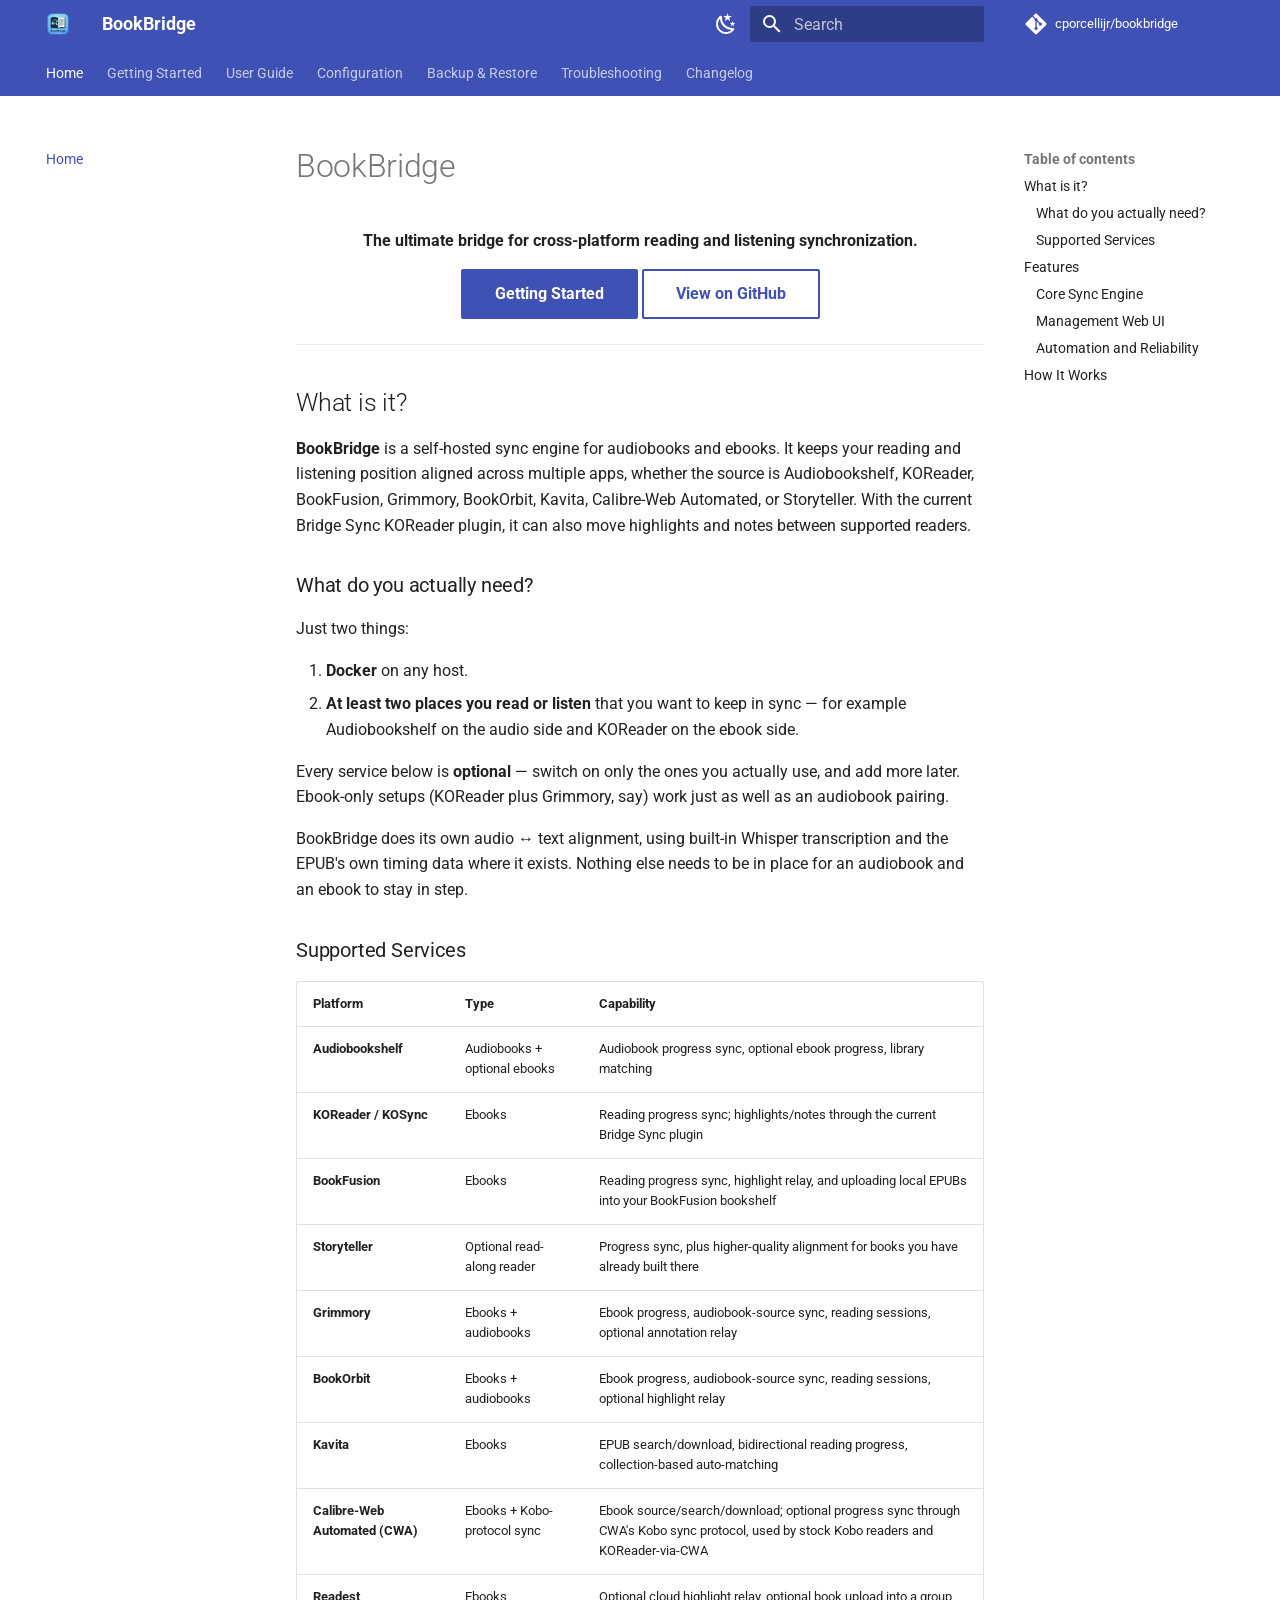
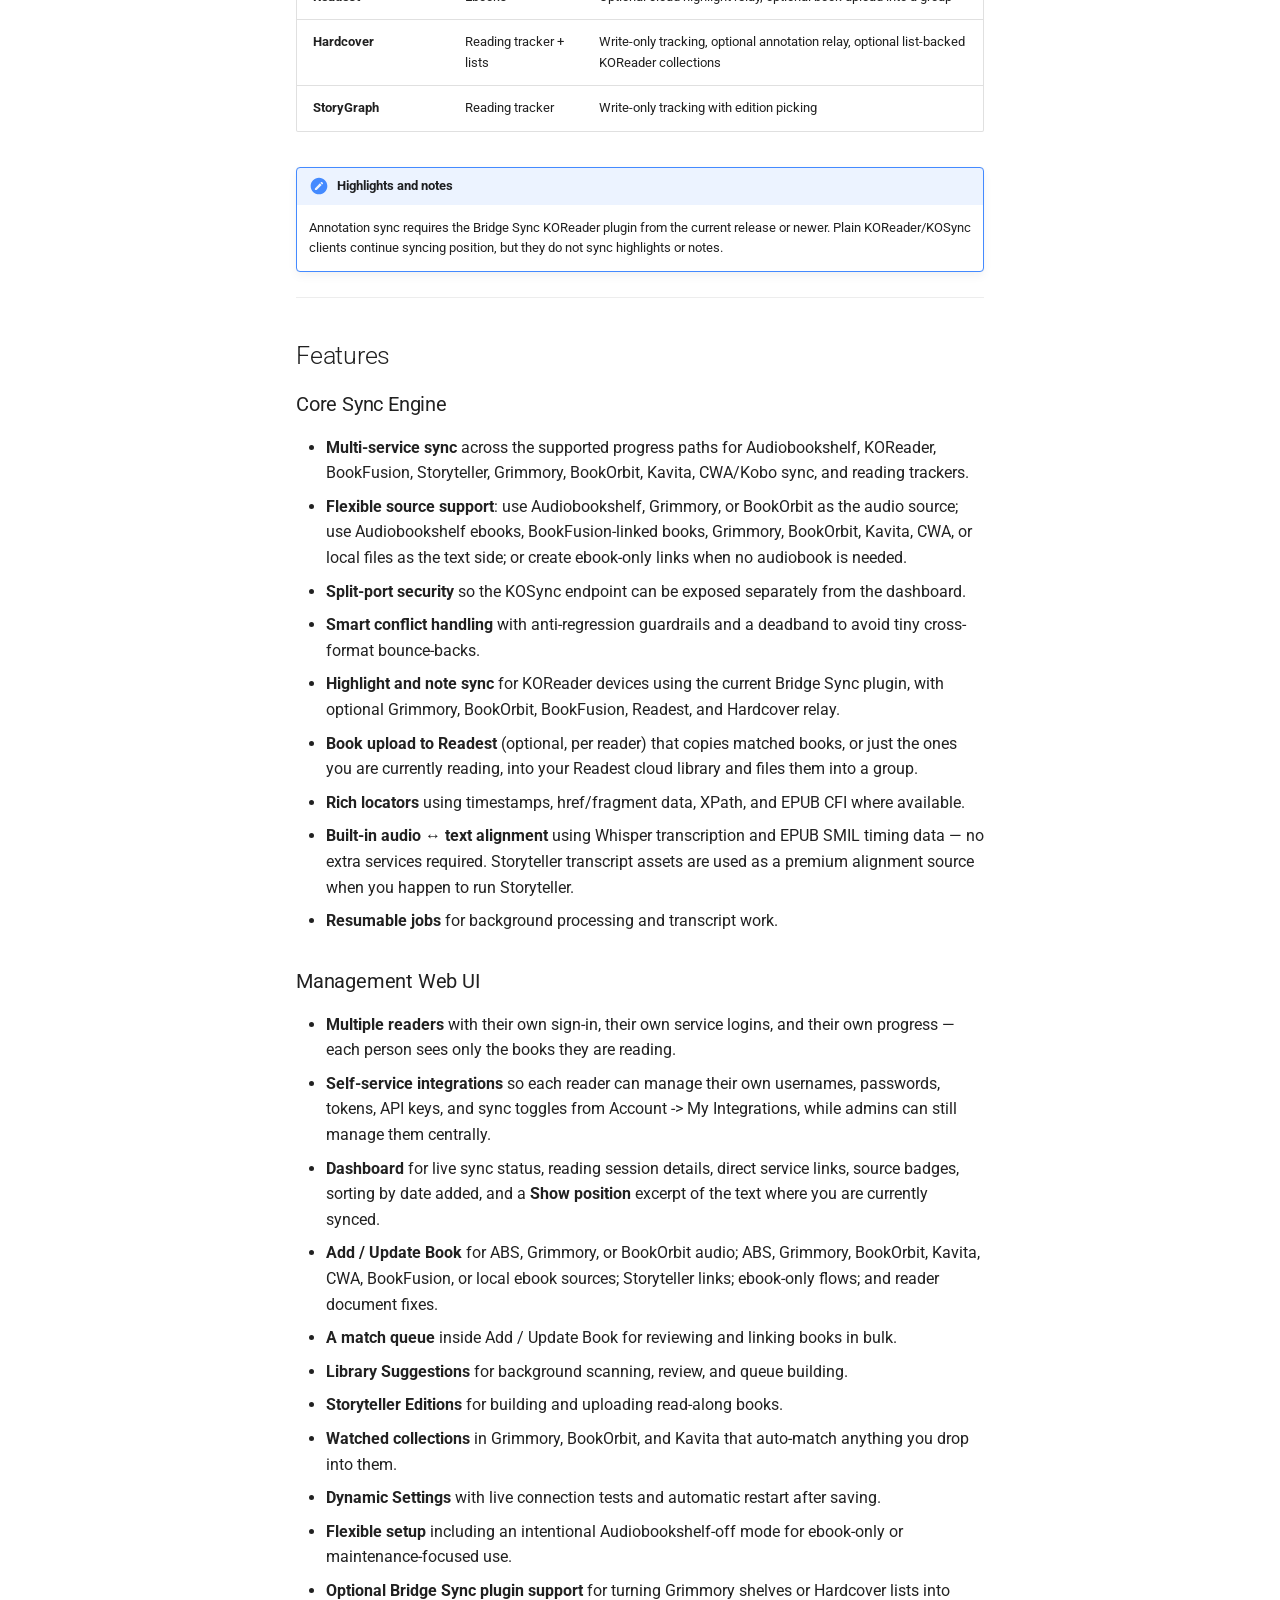
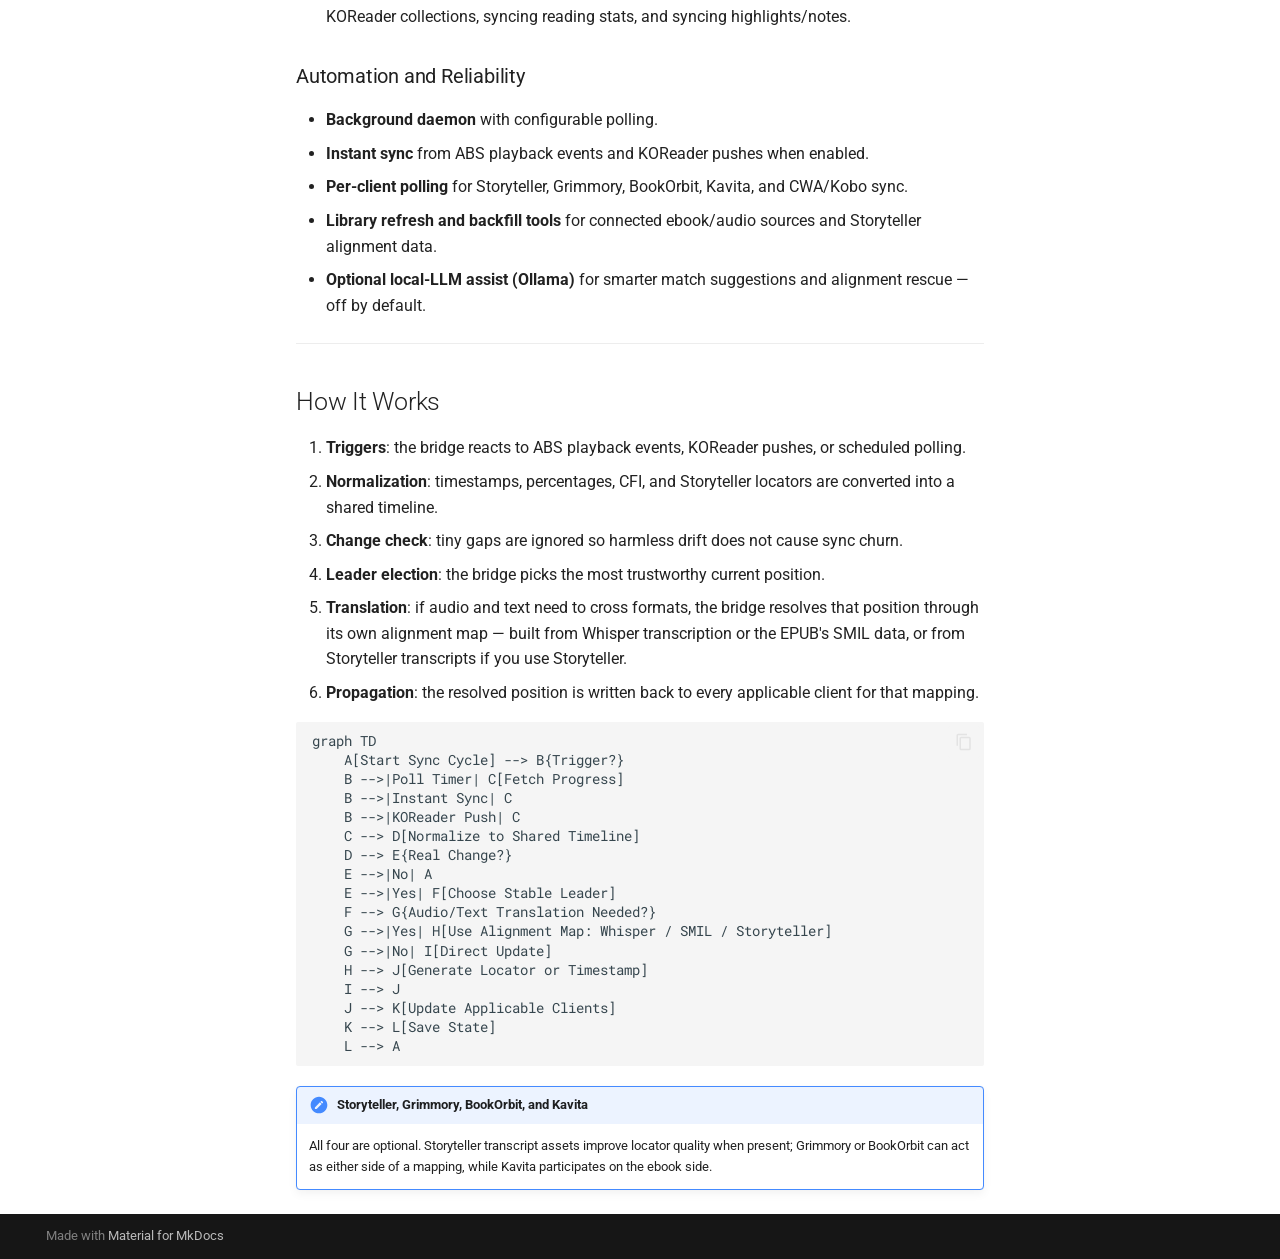
==== commit d8b470ba: "Deployed b09417f with MkDocs version: 1.6.1" ====
--- a/index.html
+++ b/index.html
@@ -302,6 +302,25 @@
   
   
     <li class="md-tabs__item">
+      <a href="backup-restore/" class="md-tabs__link">
+        
+  
+  
+    
+  
+  Backup & Restore
+
+      </a>
+    </li>
+  
+
+      
+        
+  
+  
+  
+  
+    <li class="md-tabs__item">
       <a href="troubleshooting/" class="md-tabs__link">
         
   
@@ -621,6 +640,33 @@
     
   
     Configuration
+  
+
+    
+  </span>
+  
+  
+
+      </a>
+    </li>
+  
+
+    
+      
+      
+  
+  
+  
+  
+    <li class="md-nav__item">
+      <a href="backup-restore/" class="md-nav__link">
+        
+  
+  
+  <span class="md-ellipsis">
+    
+  
+    Backup & Restore
   
 
     
@@ -853,11 +899,8 @@
 <li><strong>Docker</strong> on any host.</li>
 <li><strong>At least two places you read or listen</strong> that you want to keep in sync — for example Audiobookshelf on the audio side and KOReader on the ebook side.</li>
 </ol>
-<p>Every service below is <strong>optional</strong> — enable only the ones you actually use. Ebook-only setups (say, KOReader + Grimmory with Audiobookshelf intentionally disabled) work fine too.</p>
-<div class="admonition tip">
-<p class="admonition-title">You do not need Storyteller</p>
-<p>Storyteller is one optional integration among many — <strong>not</strong> a requirement. BookBridge does its own audio ↔ text alignment with built-in Whisper transcription (and the EPUB's SMIL timing data when present). If you happen to run Storyteller, the bridge will use its transcripts as a higher-quality alignment source and sync its read-along position — but nothing in the bridge requires it.</p>
-</div>
+<p>Every service below is <strong>optional</strong> — switch on only the ones you actually use, and add more later. Ebook-only setups (KOReader plus Grimmory, say) work just as well as an audiobook pairing.</p>
+<p>BookBridge does its own audio ↔ text alignment, using built-in Whisper transcription and the EPUB's own timing data where it exists. Nothing else needs to be in place for an audiobook and an ebook to stay in step.</p>
 <h3 id="supported-services">Supported Services</h3>
 <table>
 <thead>
@@ -885,8 +928,8 @@
 </tr>
 <tr>
 <td style="text-align: left;"><strong>Storyteller</strong></td>
-<td style="text-align: left;">Read-along reader</td>
-<td style="text-align: left;">Progress sync and a bonus alignment source for read-along books</td>
+<td style="text-align: left;">Optional read-along reader</td>
+<td style="text-align: left;">Progress sync, plus higher-quality alignment for books you have already built there</td>
 </tr>
 <tr>
 <td style="text-align: left;"><strong>Grimmory</strong></td>
@@ -911,7 +954,7 @@
 <tr>
 <td style="text-align: left;"><strong>Readest</strong></td>
 <td style="text-align: left;">Ebooks</td>
-<td style="text-align: left;">Optional cloud highlight relay</td>
+<td style="text-align: left;">Optional cloud highlight relay, optional book upload into a group</td>
 </tr>
 <tr>
 <td style="text-align: left;"><strong>Hardcover</strong></td>
@@ -938,6 +981,8 @@
 <li><strong>Split-port security</strong> so the KOSync endpoint can be exposed separately from the dashboard.</li>
 <li><strong>Smart conflict handling</strong> with anti-regression guardrails and a deadband to avoid tiny cross-format bounce-backs.</li>
 <li><strong>Highlight and note sync</strong> for KOReader devices using the current Bridge Sync plugin, with optional Grimmory, BookOrbit, BookFusion, Readest, and Hardcover relay.</li>
+<li><strong>Book upload to Readest</strong> (optional, per reader) that copies matched books, or just the
+  ones you are currently reading, into your Readest cloud library and files them into a group.</li>
 <li><strong>Rich locators</strong> using timestamps, href/fragment data, XPath, and EPUB CFI where available.</li>
 <li><strong>Built-in audio ↔ text alignment</strong> using Whisper transcription and EPUB SMIL timing data — no extra services required. Storyteller transcript assets are used as a premium alignment source when you happen to run Storyteller.</li>
 <li><strong>Resumable jobs</strong> for background processing and transcript work.</li>
@@ -947,10 +992,11 @@
 <li><strong>Multiple readers</strong> with their own sign-in, their own service logins, and their own progress — each person sees only the books they are reading.</li>
 <li><strong>Self-service integrations</strong> so each reader can manage their own usernames, passwords, tokens, API keys, and sync toggles from Account -&gt; My Integrations, while admins can still manage them centrally.</li>
 <li><strong>Dashboard</strong> for live sync status, reading session details, direct service links, source badges, sorting by date added, and a <strong>Show position</strong> excerpt of the text where you are currently synced.</li>
-<li><strong>Add / Update Book</strong> for ABS, Grimmory, or BookOrbit audio; CWA, Grimmory, BookOrbit, Kavita, ABS, or local ebook sources; Storyteller links; ebook-only flows; and reader document fixes.</li>
-<li><strong>Batch Match</strong> for queue-based review and bulk linking.</li>
+<li><strong>Add / Update Book</strong> for ABS, Grimmory, or BookOrbit audio; ABS, Grimmory, BookOrbit, Kavita, CWA, BookFusion, or local ebook sources; Storyteller links; ebook-only flows; and reader document fixes.</li>
+<li><strong>A match queue</strong> inside Add / Update Book for reviewing and linking books in bulk.</li>
 <li><strong>Library Suggestions</strong> for background scanning, review, and queue building.</li>
-<li><strong>Forge</strong> for Storyteller read-along preparation.</li>
+<li><strong>Storyteller Editions</strong> for building and uploading read-along books.</li>
+<li><strong>Watched collections</strong> in Grimmory, BookOrbit, and Kavita that auto-match anything you drop into them.</li>
 <li><strong>Dynamic Settings</strong> with live connection tests and automatic restart after saving.</li>
 <li><strong>Flexible setup</strong> including an intentional Audiobookshelf-off mode for ebook-only or maintenance-focused use.</li>
 <li><strong>Optional Bridge Sync plugin support</strong> for turning Grimmory shelves or Hardcover lists into KOReader collections, syncing reading stats, and syncing highlights/notes.</li>
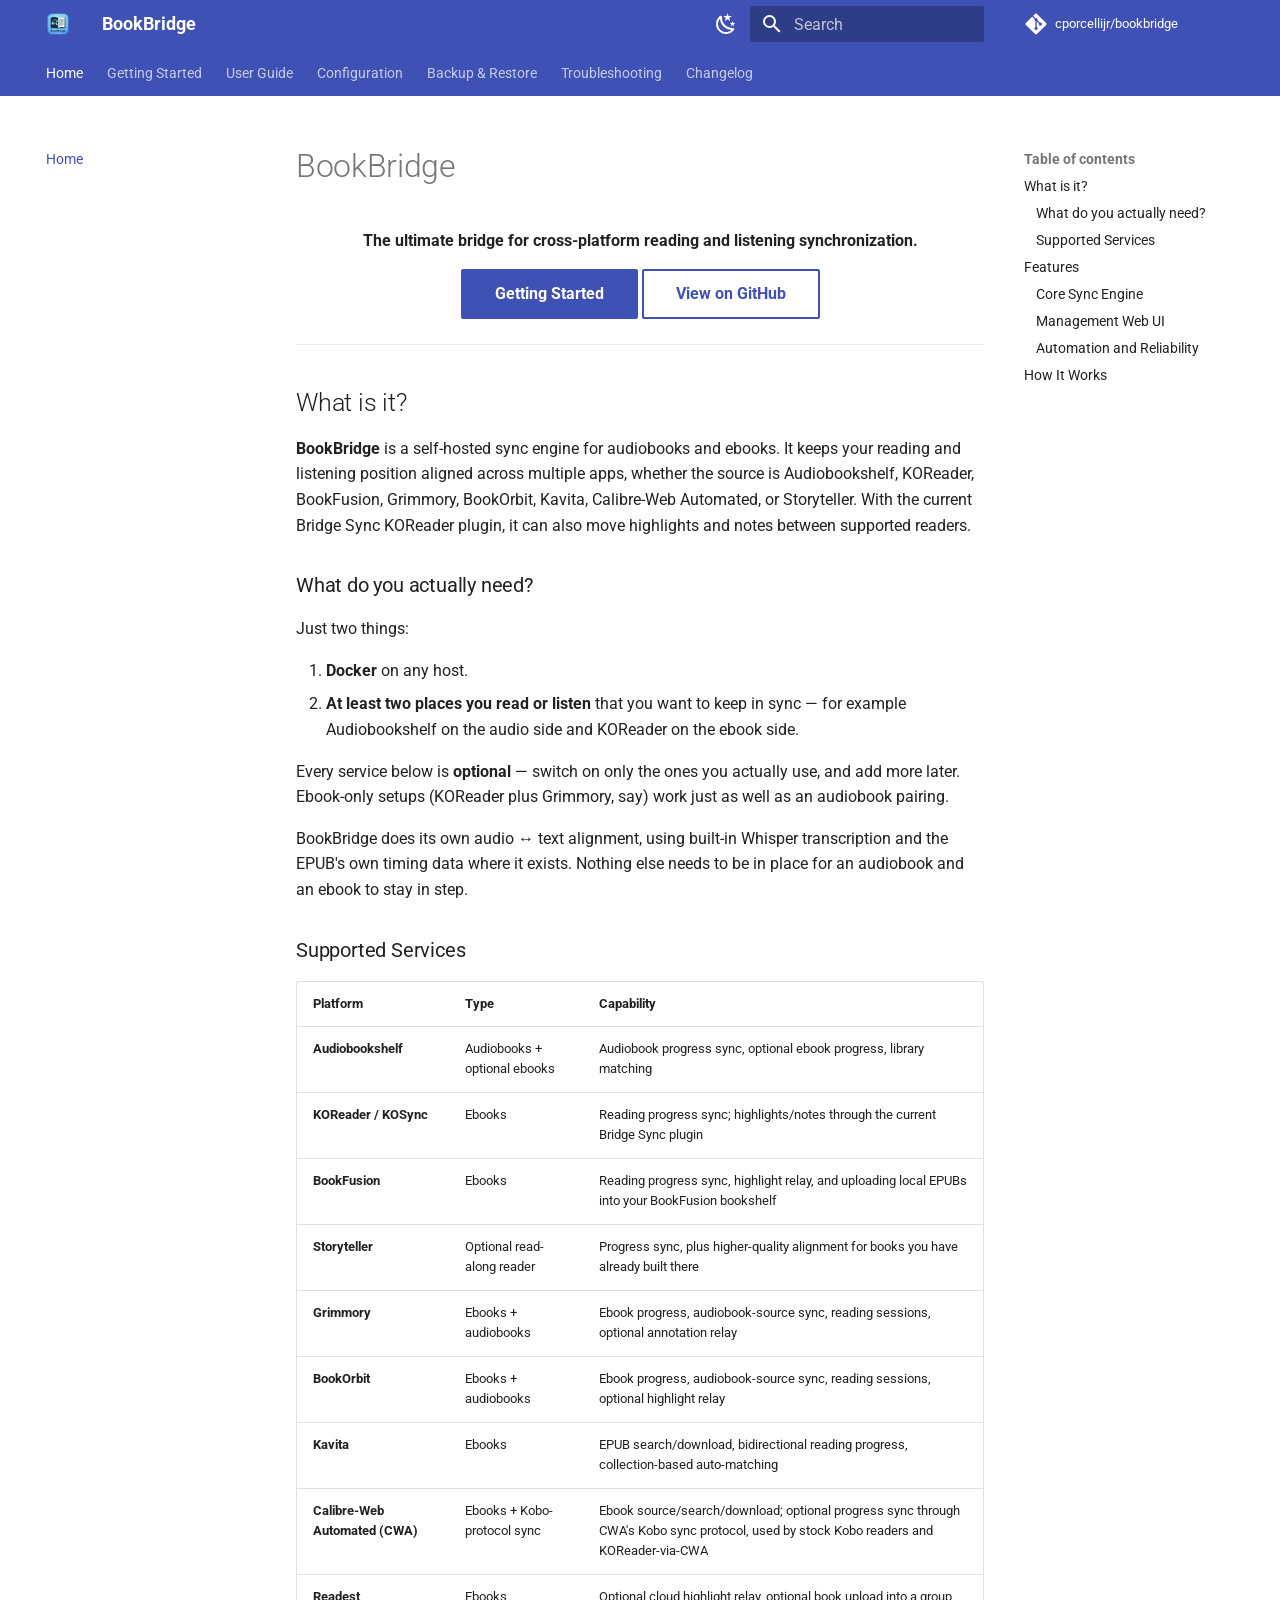
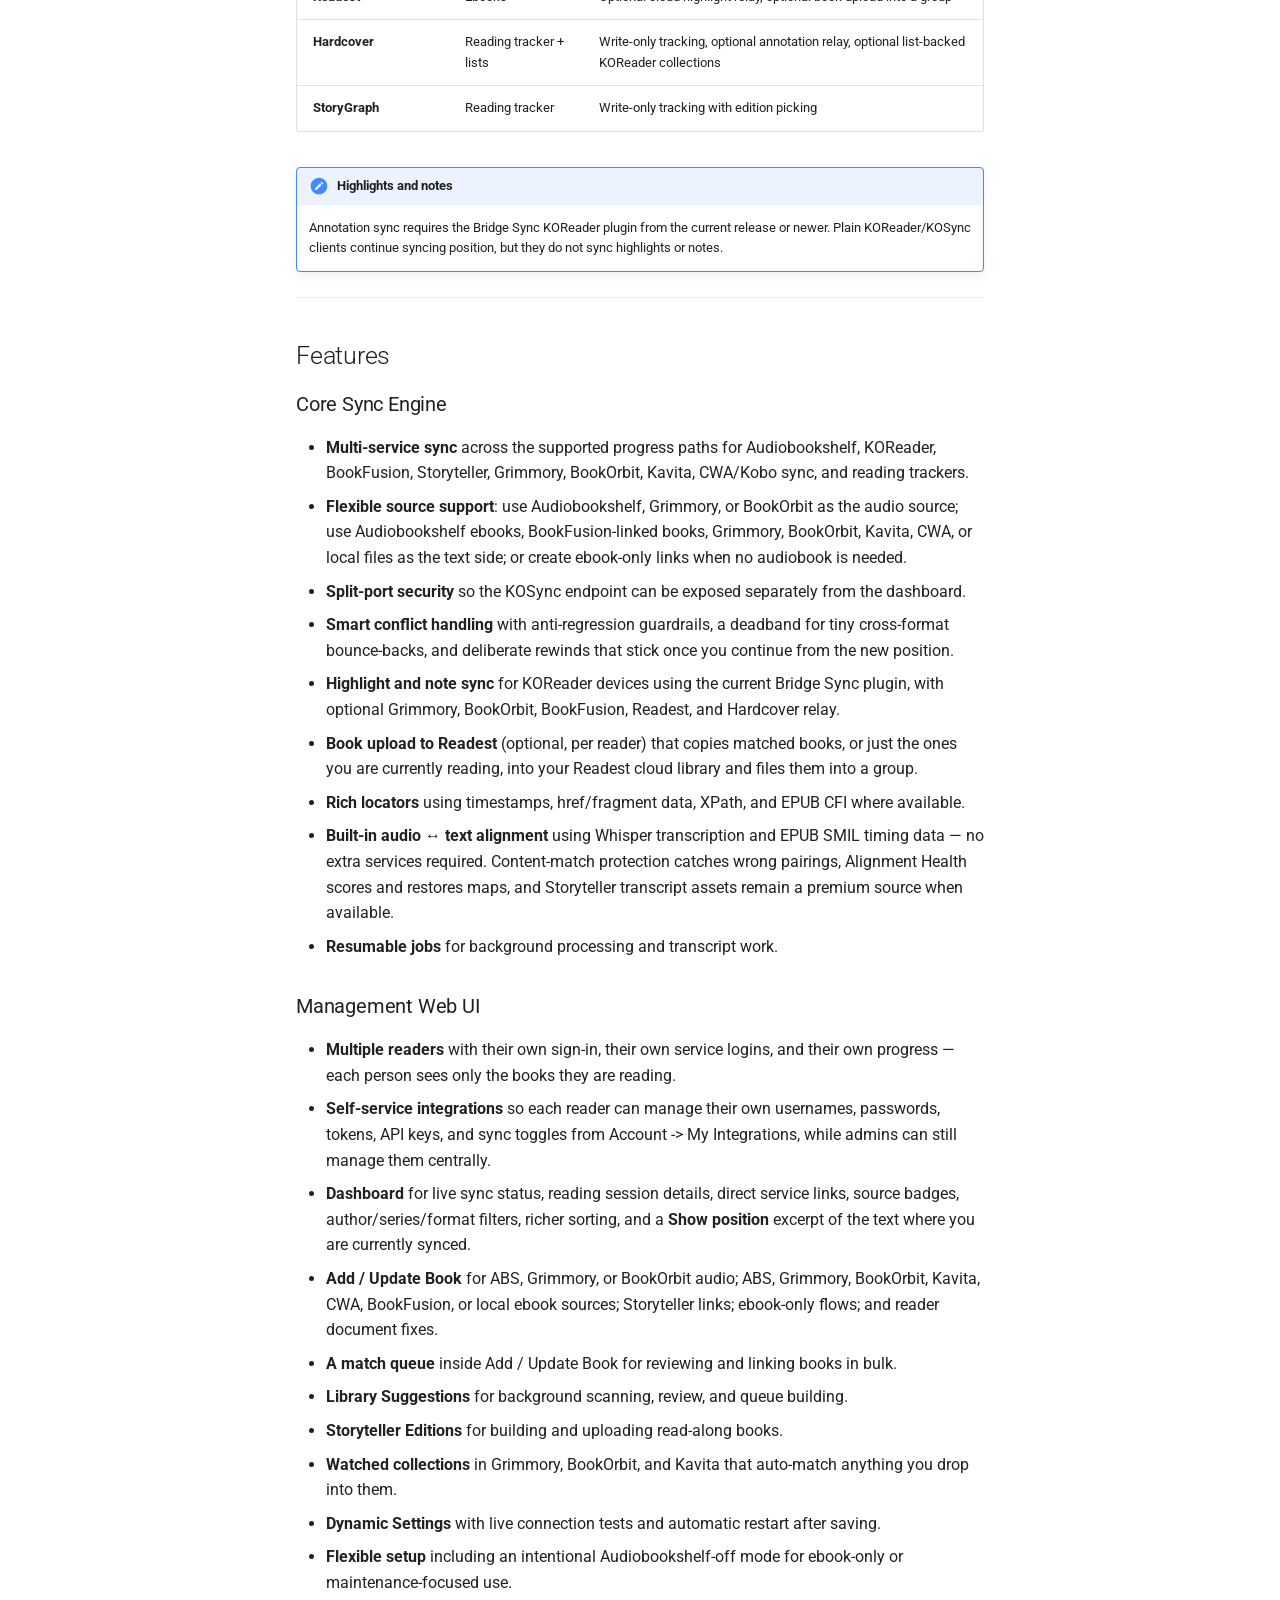
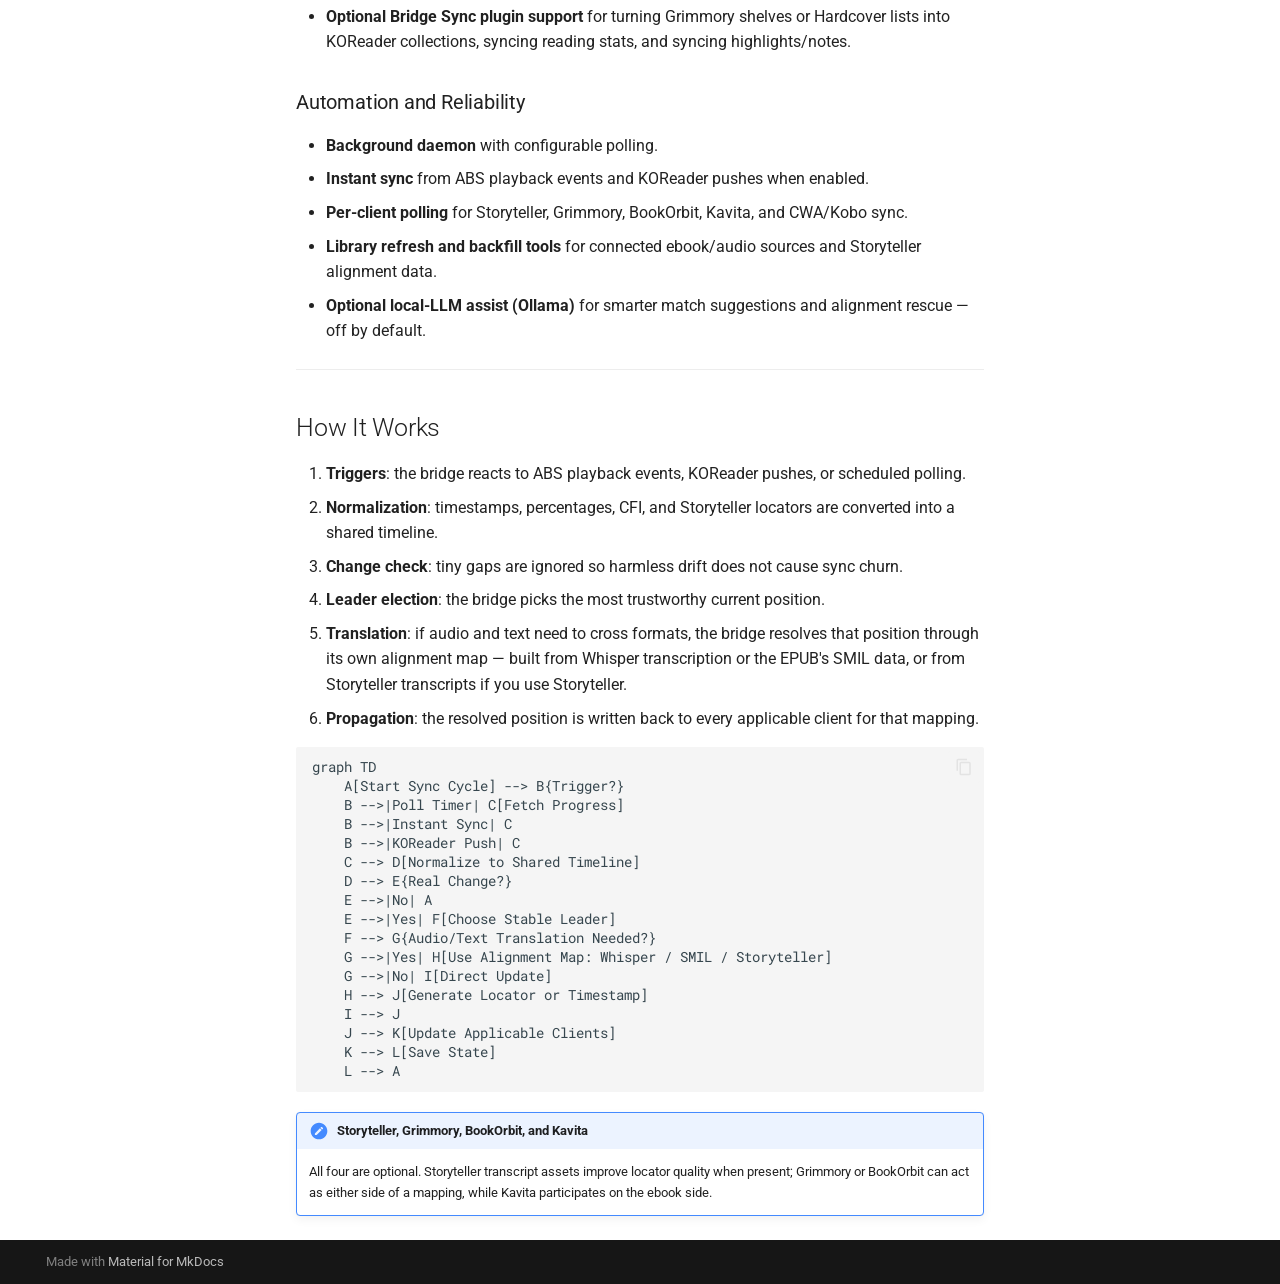
==== commit 0ecd05b0: "Deployed 8c55476 with MkDocs version: 1.6.1" ====
--- a/index.html
+++ b/index.html
@@ -979,19 +979,19 @@
 <li><strong>Multi-service sync</strong> across the supported progress paths for Audiobookshelf, KOReader, BookFusion, Storyteller, Grimmory, BookOrbit, Kavita, CWA/Kobo sync, and reading trackers.</li>
 <li><strong>Flexible source support</strong>: use Audiobookshelf, Grimmory, or BookOrbit as the audio source; use Audiobookshelf ebooks, BookFusion-linked books, Grimmory, BookOrbit, Kavita, CWA, or local files as the text side; or create ebook-only links when no audiobook is needed.</li>
 <li><strong>Split-port security</strong> so the KOSync endpoint can be exposed separately from the dashboard.</li>
-<li><strong>Smart conflict handling</strong> with anti-regression guardrails and a deadband to avoid tiny cross-format bounce-backs.</li>
+<li><strong>Smart conflict handling</strong> with anti-regression guardrails, a deadband for tiny cross-format bounce-backs, and deliberate rewinds that stick once you continue from the new position.</li>
 <li><strong>Highlight and note sync</strong> for KOReader devices using the current Bridge Sync plugin, with optional Grimmory, BookOrbit, BookFusion, Readest, and Hardcover relay.</li>
 <li><strong>Book upload to Readest</strong> (optional, per reader) that copies matched books, or just the
   ones you are currently reading, into your Readest cloud library and files them into a group.</li>
 <li><strong>Rich locators</strong> using timestamps, href/fragment data, XPath, and EPUB CFI where available.</li>
-<li><strong>Built-in audio ↔ text alignment</strong> using Whisper transcription and EPUB SMIL timing data — no extra services required. Storyteller transcript assets are used as a premium alignment source when you happen to run Storyteller.</li>
+<li><strong>Built-in audio ↔ text alignment</strong> using Whisper transcription and EPUB SMIL timing data — no extra services required. Content-match protection catches wrong pairings, Alignment Health scores and restores maps, and Storyteller transcript assets remain a premium source when available.</li>
 <li><strong>Resumable jobs</strong> for background processing and transcript work.</li>
 </ul>
 <h3 id="management-web-ui">Management Web UI</h3>
 <ul>
 <li><strong>Multiple readers</strong> with their own sign-in, their own service logins, and their own progress — each person sees only the books they are reading.</li>
 <li><strong>Self-service integrations</strong> so each reader can manage their own usernames, passwords, tokens, API keys, and sync toggles from Account -&gt; My Integrations, while admins can still manage them centrally.</li>
-<li><strong>Dashboard</strong> for live sync status, reading session details, direct service links, source badges, sorting by date added, and a <strong>Show position</strong> excerpt of the text where you are currently synced.</li>
+<li><strong>Dashboard</strong> for live sync status, reading session details, direct service links, source badges, author/series/format filters, richer sorting, and a <strong>Show position</strong> excerpt of the text where you are currently synced.</li>
 <li><strong>Add / Update Book</strong> for ABS, Grimmory, or BookOrbit audio; ABS, Grimmory, BookOrbit, Kavita, CWA, BookFusion, or local ebook sources; Storyteller links; ebook-only flows; and reader document fixes.</li>
 <li><strong>A match queue</strong> inside Add / Update Book for reviewing and linking books in bulk.</li>
 <li><strong>Library Suggestions</strong> for background scanning, review, and queue building.</li>
